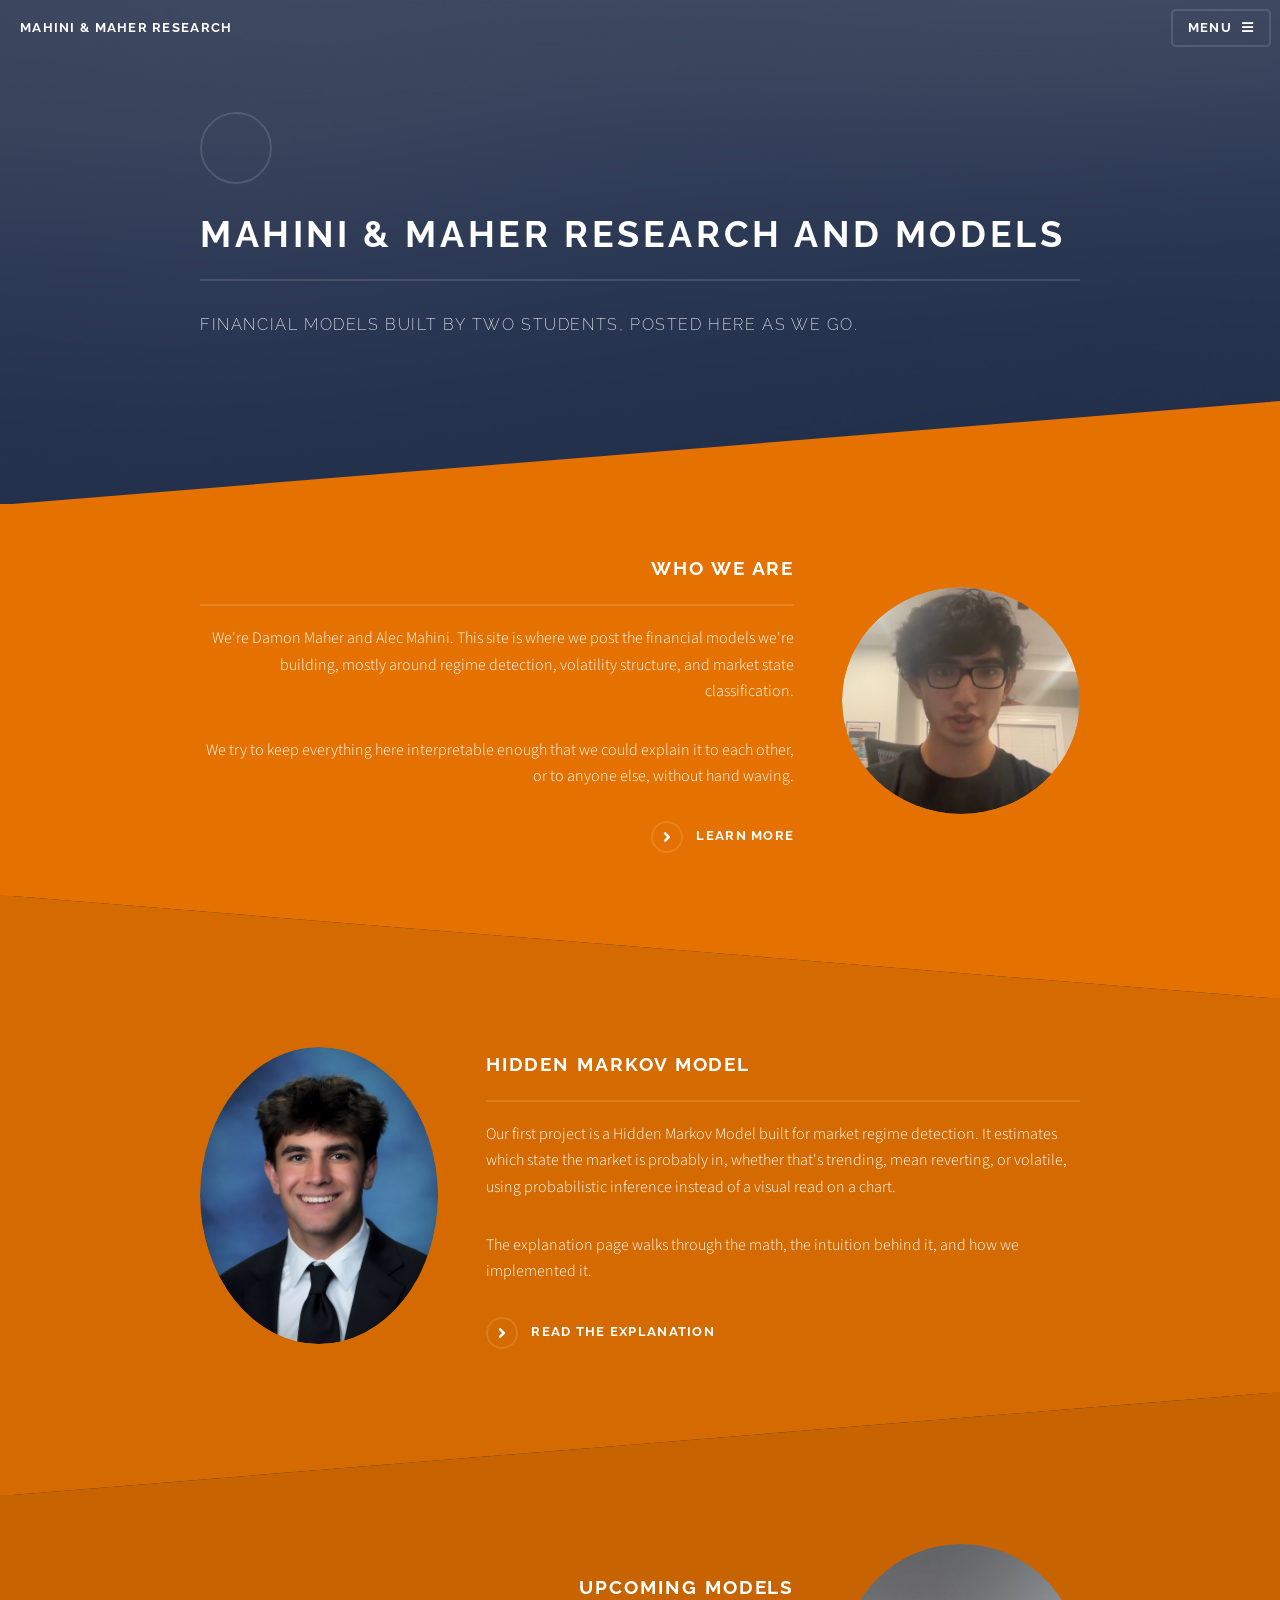
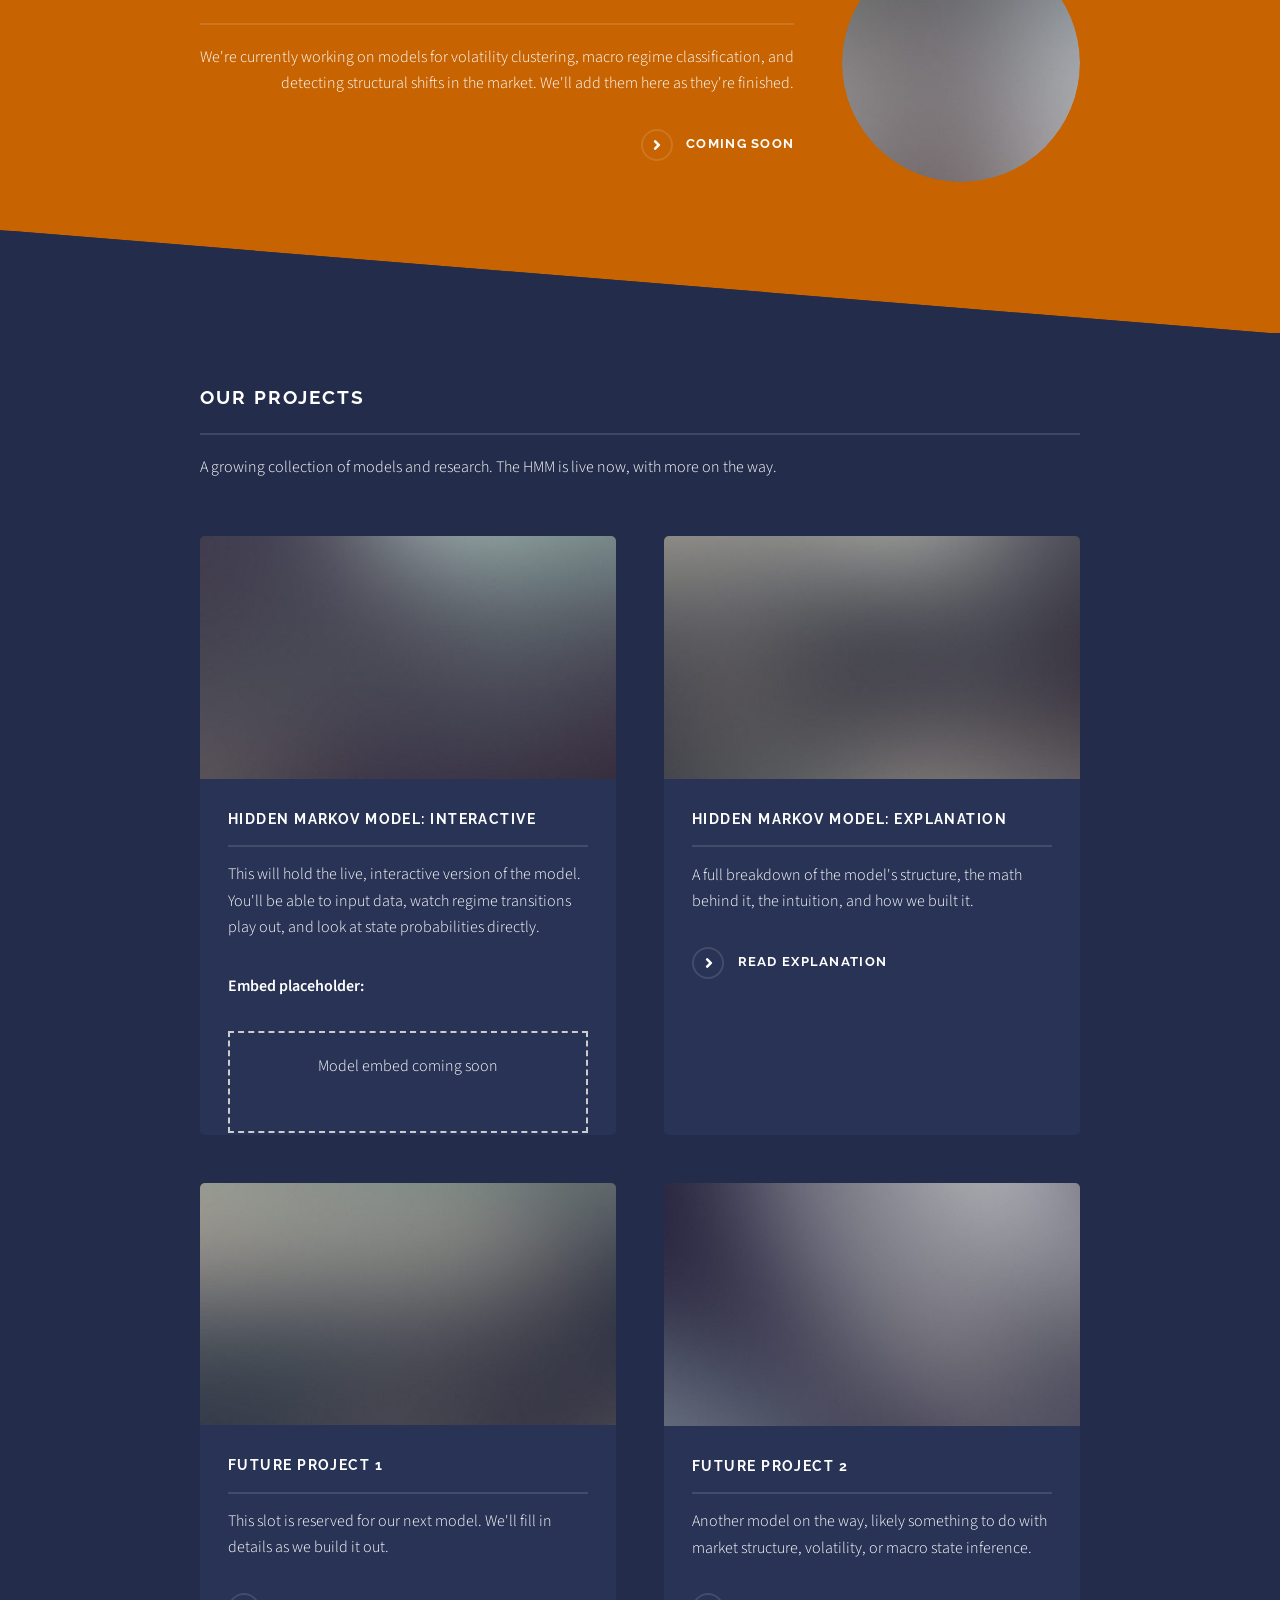
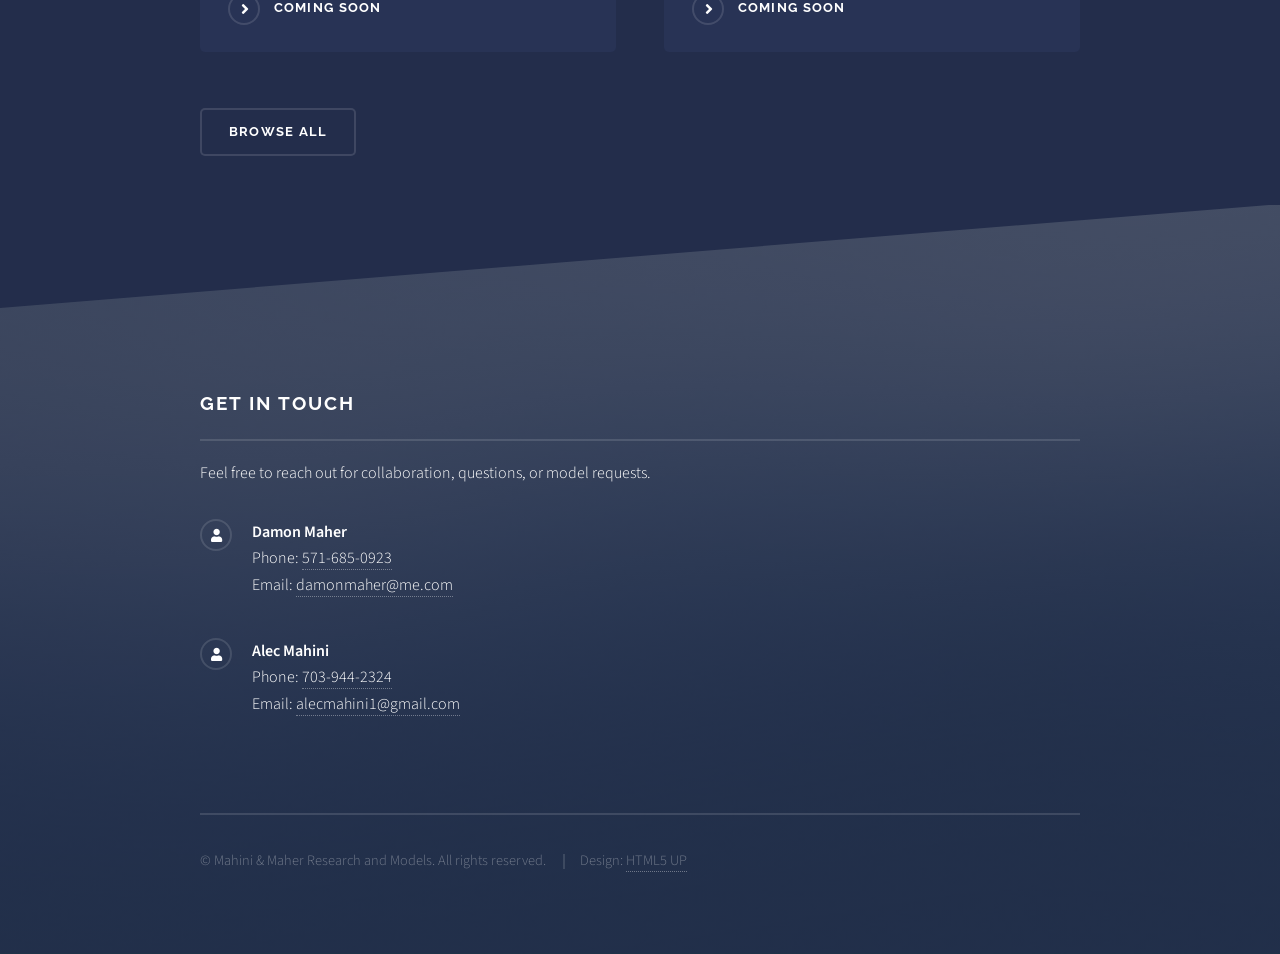
==== index.html @ 3c044410 "Update index.html" ====
<!DOCTYPE HTML>
<html>
    <head>
        <title>Mahini & Maher Research and Models</title>
        <meta charset="utf-8" />
        <meta name="viewport" content="width=device-width, initial-scale=1, user-scalable=no" />
        <link rel="stylesheet" href="assets/css/main.css" />
        <noscript><link rel="stylesheet" href="assets/css/noscript.css" /></noscript>
    </head>
    <body class="is-preload">

        <div id="page-wrapper">

            <header id="header" class="alt">
                <h1><a href="index.html">Mahini & Maher Research</a></h1>
                <nav>
                    <a href="#menu">Menu</a>
                </nav>
            </header>

            <nav id="menu">
                <div class="inner">
                    <h2>Menu</h2>
                    <ul class="links">
                        <li><a href="index.html">Home</a></li>
                        <li><a href="generic.html">About</a></li>
                        <li><a href="elements.html">Model Explanation</a></li>
                    </ul>
                    <a href="#" class="close">Close</a>
                </div>
            </nav>

            <!-- Banner -->
            <section id="banner">
                <div class="inner">
                    <div class="logo"><span class="icon fa-chart-line"></span></div>
                    <h2>Mahini & Maher Research and Models</h2>
                    <p>Financial models built by two students, posted here as we go.</p>
                </div>
            </section>

            <!-- Wrapper -->
            <section id="wrapper">

                <!-- About Section -->
                <section id="one" class="wrapper spotlight style1">
                    <div class="inner">
                        <a class="image"><img src="images/alec-mahini.png" alt="Alec Mahini" /></a>
                        <div class="content">
                            <h2 class="major">Who We Are</h2>
                            <p>We're Damon Maher and Alec Mahini. This site is where we post the financial models we're building, mostly around regime detection, volatility structure, and market state classification.</p>
                            <p>We try to keep everything here interpretable enough that we could explain it to each other, or to anyone else, without hand waving.</p>
                            <a href="generic.html" class="special">Learn more</a>
                        </div>
                    </div>
                </section>

                <!-- HMM Explanation -->
                <section id="two" class="wrapper alt spotlight style2">
                    <div class="inner">
                        <a class="image"><img src="images/damon-maher.jpeg" alt="Damon Maher" /></a>
                        <div class="content">
                            <h2 class="major">Hidden Markov Model</h2>
                            <p>Our first project is a Hidden Markov Model built for market regime detection. It estimates which state the market is probably in, whether that's trending, mean reverting, or volatile, using probabilistic inference instead of a visual read on a chart.</p>
                            <p>The explanation page walks through the math, the intuition behind it, and how we implemented it.</p>
                            <a href="elements.html" class="special">Read the explanation</a>
                        </div>
                    </div>
                </section>

                <!-- Placeholder for Future Projects -->
                <section id="three" class="wrapper spotlight style3">
                    <div class="inner">
                        <a class="image"><img src="images/pic03.jpg" alt="" /></a>
                        <div class="content">
                            <h2 class="major">Upcoming Models</h2>
                            <p>We're currently working on models for volatility clustering, macro regime classification, and detecting structural shifts in the market. We'll add them here as they're finished.</p>
                            <a href="#" class="special">Coming soon</a>
                        </div>
                    </div>
                </section>

                <!-- Project Grid -->
                <section id="four" class="wrapper alt style1">
                    <div class="inner">
                        <h2 class="major">Our Projects</h2>
                        <p>A growing collection of models and research. The HMM is live now, with more on the way.</p>

                        <section class="features">

                            <!-- Project 1: HMM Interactive Embed -->
                            <article>
                                <a class="image"><img src="images/pic04.jpg" alt="" /></a>
                                <h3 class="major">Hidden Markov Model: Interactive</h3>
                                <p>This will hold the live, interactive version of the model. You'll be able to input data, watch regime transitions play out, and look at state probabilities directly.</p>
                                <p><strong>Embed placeholder:</strong></p>
                                <div style="border: 2px dashed #ccc; padding: 20px; text-align: center;">
                                    <p>Model embed coming soon</p>
                                </div>
                            </article>

                            <!-- Project 2: HMM Explanation -->
                            <article>
                                <a class="image"><img src="images/pic05.jpg" alt="" /></a>
                                <h3 class="major">Hidden Markov Model: Explanation</h3>
                                <p>A full breakdown of the model's structure, the math behind it, the intuition, and how we built it.</p>
                                <a href="elements.html" class="special">Read explanation</a>
                            </article>

                            <!-- Project 3: Future Project -->
                            <article>
                                <a class="image"><img src="images/pic06.jpg" alt="" /></a>
                                <h3 class="major">Future Project 1</h3>
                                <p>This slot is reserved for our next model. We'll fill in details as we build it out.</p>
                                <a href="#" class="special">Coming soon</a>
                            </article>

                            <!-- Project 4: Future Project -->
                            <article>
                                <a class="image"><img src="images/pic07.jpg" alt="" /></a>
                                <h3 class="major">Future Project 2</h3>
                                <p>Another model on the way, likely something to do with market structure, volatility, or macro state inference.</p>
                                <a href="#" class="special">Coming soon</a>
                            </article>

                        </section>

                        <ul class="actions">
                            <li><a href="#" class="button">Browse All</a></li>
                        </ul>
                    </div>
                </section>

            </section>

            <!-- Footer -->
            <section id="footer">
                <div class="inner">
                    <h2 class="major">Get in touch</h2>
                    <p>Feel free to reach out for collaboration, questions, or model requests.</p>

                    <ul class="contact">
                        <li class="icon solid fa-user">
                            <strong>Damon Maher</strong><br />
                            Phone: <a href="tel:5716850923">571‑685‑0923</a><br />
                            Email: <a href="mailto:damonmaher@me.com">damonmaher@me.com</a>
                        </li>
                        <li class="icon solid fa-user">
                            <strong>Alec Mahini</strong><br />
                            Phone: <a href="tel:7039442324">703‑944‑2324</a><br />
                            Email: <a href="mailto:alecmahini1@gmail.com">alecmahini1@gmail.com</a>
                        </li>
                    </ul>

                    <ul class="copyright">
                        <li>&copy; Mahini & Maher Research and Models. All rights reserved.</li>
                        <li>Design: <a href="http://html5up.net">HTML5 UP</a></li>
                    </ul>
                </div>
            </section>

        </div>

        <script src="assets/js/jquery.min.js"></script>
        <script src="assets/js/jquery.scrollex.min.js"></script>
        <script src="assets/js/browser.min.js"></script>
        <script src="assets/js/breakpoints.min.js"></script>
        <script src="assets/js/util.js"></script>
        <script src="assets/js/main.js"></script>

    </body>
</html>
---- assets/css/main.css ----
@import url(fontawesome-all.min.css);
@import url("https://fonts.googleapis.com/css?family=Raleway:200,700|Source+Sans+Pro:300,600,300italic,600italic");

/*
	Solid State by HTML5 UP
	html5up.net | @ajlkn
	Free for personal and commercial use under the CCA 3.0 license (html5up.net/license)
*/

html, body, div, span, applet, object,
iframe, h1, h2, h3, h4, h5, h6, p, blockquote,
pre, a, abbr, acronym, address, big, cite,
code, del, dfn, em, img, ins, kbd, q, s, samp,
small, strike, strong, sub, sup, tt, var, b,
u, i, center, dl, dt, dd, ol, ul, li, fieldset,
form, label, legend, table, caption, tbody,
tfoot, thead, tr, th, td, article, aside,
canvas, details, embed, figure, figcaption,
footer, header, hgroup, menu, nav, output, ruby,
section, summary, time, mark, audio, video {
	margin: 0;
	padding: 0;
	border: 0;
	font-size: 100%;
	font: inherit;
	vertical-align: baseline;}

article, aside, details, figcaption, figure,
footer, header, hgroup, menu, nav, section {
	display: block;}

body {
	line-height: 1;
}

ol, ul {
	list-style: none;
}

blockquote, q {
	quotes: none;
}

	blockquote:before, blockquote:after, q:before, q:after {
		content: '';
		content: none;
	}

table {
	border-collapse: collapse;
	border-spacing: 0;
}

body {
	-webkit-text-size-adjust: none;
}

mark {
	background-color: transparent;
	color: inherit;
}

input::-moz-focus-inner {
	border: 0;
	padding: 0;
}

input, select, textarea {
	-moz-appearance: none;
	-webkit-appearance: none;
	-ms-appearance: none;
	appearance: none;
}

/* Basic */

	@-ms-viewport {
		width: device-width;
	}

	body {
		-ms-overflow-style: scrollbar;
	}

	@media screen and (max-width: 480px) {

		html, body {
			min-width: 320px;
		}

	}

	html {
		box-sizing: border-box;
	}

	*, *:before, *:after {
		box-sizing: inherit;
	}

	body {
		background-color: #232d4b;
		background-image: linear-gradient(to top, rgba(35, 45, 75, 0.8), rgba(35, 45, 75, 0.8)), url("../../images/bg.jpg");
		background-size: auto,
 cover;
		background-attachment: fixed,
 fixed;
		background-position: center,
 center;
	}

		body.is-preload *, body.is-preload *:before, body.is-preload *:after {
			-moz-animation: none !important;
			-webkit-animation: none !important;
			-ms-animation: none !important;
			animation: none !important;
			-moz-transition: none !important;
			-webkit-transition: none !important;
			-ms-transition: none !important;
			transition: none !important;
		}

/* Type */

	body, input, select, textarea {
		color: #ffffff;
		font-family: "Source Sans Pro", Helvetica, sans-serif;
		font-size: 16.5pt;
		font-weight: 300;
		line-height: 1.65;
	}

		@media screen and (max-width: 1680px) {

			body, input, select, textarea {
				font-size: 13pt;
			}

		}

		@media screen and (max-width: 1280px) {

			body, input, select, textarea {
				font-size: 12pt;
			}

		}

		@media screen and (max-width: 980px) {

			body, input, select, textarea {
				font-size: 12pt;
			}

		}

		@media screen and (max-width: 736px) {

			body, input, select, textarea {
				font-size: 12pt;
			}

		}

		@media screen and (max-width: 480px) {

			body, input, select, textarea {
				font-size: 12pt;
			}

		}

	a {
		-moz-transition: color 0.2s ease-in-out, border-bottom-color 0.2s ease-in-out;
		-webkit-transition: color 0.2s ease-in-out, border-bottom-color 0.2s ease-in-out;
		-ms-transition: color 0.2s ease-in-out, border-bottom-color 0.2s ease-in-out;
		transition: color 0.2s ease-in-out, border-bottom-color 0.2s ease-in-out;
		border-bottom: dotted 1px rgba(255, 255, 255, 0.35);
		color: #ffffff;
		text-decoration: none;
	}

		a:hover {
			border-bottom-color: transparent;
			color: #ffffff !important;
		}

		a.special:not(.button) {
			text-decoration: none;
			border-bottom: 0;
			display: block;
			font-family: Raleway, Helvetica, sans-serif;
			font-size: 0.8em;
			font-weight: 700;
			letter-spacing: 0.1em;
			margin: 0 0 2em 0;
			text-transform: uppercase;
		}

			a.special:not(.button):before {
				-moz-osx-font-smoothing: grayscale;
				-webkit-font-smoothing: antialiased;
				display: inline-block;
				font-style: normal;
				font-variant: normal;
				text-rendering: auto;
				line-height: 1;
				text-transform: none !important;
				font-family: 'Font Awesome 5 Free';
				font-weight: 900;
			}

			a.special:not(.button):before {
				-moz-transition: background-color 0.2s ease-in-out;
				-webkit-transition: background-color 0.2s ease-in-out;
				-ms-transition: background-color 0.2s ease-in-out;
				transition: background-color 0.2s ease-in-out;
				border-radius: 100%;
				border: solid 2px rgba(255, 255, 255, 0.125);
				content: '\f105';
				display: inline-block;
				font-size: 1.25em;
				height: 2em;
				line-height: 1.75em;
				margin-right: 0.85em;
				text-align: center;
				text-indent: 0.15em;
				vertical-align: middle;
				width: 2em;
			}

			a.special:not(.button):hover:before {
				background-color: rgba(255, 255, 255, 0.025);
			}

			a.special:not(.button):active:before {
				background-color: rgba(255, 255, 255, 0.075);
			}

	strong, b {
		color: #ffffff;
		font-weight: 600;
	}

	em, i {
		font-style: italic;
	}

	p {
		margin: 0 0 2em 0;
	}

	h1, h2, h3, h4, h5, h6 {
		color: #ffffff;
		font-family: Raleway, Helvetica, sans-serif;
		font-weight: 700;
		letter-spacing: 0.1em;
		margin: 0 0 1em 0;
		text-transform: uppercase;
	}

		h1 a, h2 a, h3 a, h4 a, h5 a, h6 a {
			color: inherit;
			text-decoration: none;
			border-bottom: 0;
		}

		h1 span, h2 span, h3 span, h4 span, h5 span, h6 span {
			font-weight: 200;
		}

		h1.major, h2.major, h3.major, h4.major, h5.major, h6.major {
			padding-bottom: 1em;
			border-bottom: solid 2px rgba(255, 255, 255, 0.125);
		}

	h2 {
		font-size: 1.2em;
	}

	h3 {
		font-size: 0.9em;
	}

	h4 {
		font-size: 0.7em;
	}

	h5 {
		font-size: 0.7em;
	}

	h6 {
		font-size: 0.7em;
	}

	@media screen and (max-width: 736px) {

		h2 {
			font-size: 1em;
		}

		h3 {
			font-size: 0.8em;
		}

	}

	sub {
		font-size: 0.8em;
		position: relative;
		top: 0.5em;
	}

	sup {
		font-size: 0.8em;
		position: relative;
		top: -0.5em;
	}

	blockquote {
		border-left: solid 4px rgba(255, 255, 255, 0.125);
		font-style: italic;
		margin: 0 0 2em 0;
		padding: 0.5em 0 0.5em 2em;
	}

	code {
		background: rgba(255, 255, 255, 0.025);
		border-radius: 5px;
		border: solid 2px rgba(255, 255, 255, 0.125);
		font-family: "Courier New", monospace;
		font-size: 0.9em;
		margin: 0 0.25em;
		padding: 0.25em 0.65em;
	}

	pre {
		-webkit-overflow-scrolling: touch;
		font-family: "Courier New", monospace;
		font-size: 0.9em;
		margin: 0 0 2em 0;
	}

		pre code {
			display: block;
			line-height: 1.75em;
			padding: 1em 1.5em;
			overflow-x: auto;
		}

	hr {
		border: 0;
		border-bottom: solid 2px rgba(255, 255, 255, 0.125);
		margin: 2.5em 0;
	}

		hr.major {
			margin: 4em 0;
		}

	.align-left {
		text-align: left;
	}

	.align-center {
		text-align: center;
	}

	.align-right {
		text-align: right;
	}

/* Row */

	.row {
		display: flex;
		flex-wrap: wrap;
		box-sizing: border-box;
		align-items: stretch;
	}

		.row > * {
			box-sizing: border-box;
		}

		.row.gtr-uniform > * > :last-child {
			margin-bottom: 0;
		}

		.row.aln-left {
			justify-content: flex-start;
		}

		.row.aln-center {
			justify-content: center;
		}

		.row.aln-right {
			justify-content: flex-end;
		}

		.row.aln-top {
			align-items: flex-start;
		}

		.row.aln-middle {
			align-items: center;
		}

		.row.aln-bottom {
			align-items: flex-end;
		}

		.row > .imp {
			order: -1;
		}

		.row > .col-1 {
			width: 8.33333%;
		}

		.row > .off-1 {
			margin-left: 8.33333%;
		}

		.row > .col-2 {
			width: 16.66667%;
		}

		.row > .off-2 {
			margin-left: 16.66667%;
		}

		.row > .col-3 {
			width: 25%;
		}

		.row > .off-3 {
			margin-left: 25%;
		}

		.row > .col-4 {
			width: 33.33333%;
		}

		.row > .off-4 {
			margin-left: 33.33333%;
		}

		.row > .col-5 {
			width: 41.66667%;
		}

		.row > .off-5 {
			margin-left: 41.66667%;
		}

		.row > .col-6 {
			width: 50%;
		}

		.row > .off-6 {
			margin-left: 50%;
		}

		.row > .col-7 {
			width: 58.33333%;
		}

		.row > .off-7 {
			margin-left: 58.33333%;
		}

		.row > .col-8 {
			width: 66.66667%;
		}

		.row > .off-8 {
			margin-left: 66.66667%;
		}

		.row > .col-9 {
			width: 75%;
		}

		.row > .off-9 {
			margin-left: 75%;
		}

		.row > .col-10 {
			width: 83.33333%;
		}

		.row > .off-10 {
			margin-left: 83.33333%;
		}

		.row > .col-11 {
			width: 91.66667%;
		}

		.row > .off-11 {
			margin-left: 91.66667%;
		}

		.row > .col-12 {
			width: 100%;
		}

		.row > .off-12 {
			margin-left: 100%;
		}

		.row.gtr-0 {
			margin-top: 0;
			margin-left: 0em;
		}

			.row.gtr-0 > * {
				padding: 0 0 0 0em;
			}

			.row.gtr-0.gtr-uniform {
				margin-top: 0em;
			}

				.row.gtr-0.gtr-uniform > * {
					padding-top: 0em;
				}

		.row.gtr-25 {
			margin-top: 0;
			margin-left: -0.4375em;
		}

			.row.gtr-25 > * {
				padding: 0 0 0 0.4375em;
			}

			.row.gtr-25.gtr-uniform {
				margin-top: -0.4375em;
			}

				.row.gtr-25.gtr-uniform > * {
					padding-top: 0.4375em;
				}

		.row.gtr-50 {
			margin-top: 0;
			margin-left: -0.875em;
		}

			.row.gtr-50 > * {
				padding: 0 0 0 0.875em;
			}

			.row.gtr-50.gtr-uniform {
				margin-top: -0.875em;
			}

				.row.gtr-50.gtr-uniform > * {
					padding-top: 0.875em;
				}

		.row {
			margin-top: 0;
			margin-left: -1.75em;
		}

			.row > * {
				padding: 0 0 0 1.75em;
			}

			.row.gtr-uniform {
				margin-top: -1.75em;
			}

				.row.gtr-uniform > * {
					padding-top: 1.75em;
				}

		.row.gtr-150 {
			margin-top: 0;
			margin-left: -2.625em;
		}

			.row.gtr-150 > * {
				padding: 0 0 0 2.625em;
			}

			.row.gtr-150.gtr-uniform {
				margin-top: -2.625em;
			}

				.row.gtr-150.gtr-uniform > * {
					padding-top: 2.625em;
				}

		.row.gtr-200 {
			margin-top: 0;
			margin-left: -3.5em;
		}

			.row.gtr-200 > * {
				padding: 0 0 0 3.5em;
			}

			.row.gtr-200.gtr-uniform {
				margin-top: -3.5em;
			}

				.row.gtr-200.gtr-uniform > * {
					padding-top: 3.5em;
				}

		@media screen and (max-width: 1680px) {

			.row {
				display: flex;
				flex-wrap: wrap;
				box-sizing: border-box;
				align-items: stretch;
			}

				.row > * {
					box-sizing: border-box;
				}

				.row.gtr-uniform > * > :last-child {
					margin-bottom: 0;
				}

				.row.aln-left {
					justify-content: flex-start;
				}

				.row.aln-center {
					justify-content: center;
				}

				.row.aln-right {
					justify-content: flex-end;
				}

				.row.aln-top {
					align-items: flex-start;
				}

				.row.aln-middle {
					align-items: center;
				}

				.row.aln-bottom {
					align-items: flex-end;
				}

				.row > .imp-xlarge {
					order: -1;
				}

				.row > .col-1-xlarge {
					width: 8.33333%;
				}

				.row > .off-1-xlarge {
					margin-left: 8.33333%;
				}

				.row > .col-2-xlarge {
					width: 16.66667%;
				}

				.row > .off-2-xlarge {
					margin-left: 16.66667%;
				}

				.row > .col-3-xlarge {
					width: 25%;
				}

				.row > .off-3-xlarge {
					margin-left: 25%;
				}

				.row > .col-4-xlarge {
					width: 33.33333%;
				}

				.row > .off-4-xlarge {
					margin-left: 33.33333%;
				}

				.row > .col-5-xlarge {
					width: 41.66667%;
				}

				.row > .off-5-xlarge {
					margin-left: 41.66667%;
				}

				.row > .col-6-xlarge {
					width: 50%;
				}

				.row > .off-6-xlarge {
					margin-left: 50%;
				}

				.row > .col-7-xlarge {
					width: 58.33333%;
				}

				.row > .off-7-xlarge {
					margin-left: 58.33333%;
				}

				.row > .col-8-xlarge {
					width: 66.66667%;
				}

				.row > .off-8-xlarge {
					margin-left: 66.66667%;
				}

				.row > .col-9-xlarge {
					width: 75%;
				}

				.row > .off-9-xlarge {
					margin-left: 75%;
				}

				.row > .col-10-xlarge {
					width: 83.33333%;
				}

				.row > .off-10-xlarge {
					margin-left: 83.33333%;
				}

				.row > .col-11-xlarge {
					width: 91.66667%;
				}

				.row > .off-11-xlarge {
					margin-left: 91.66667%;
				}

				.row > .col-12-xlarge {
					width: 100%;
				}

				.row > .off-12-xlarge {
					margin-left: 100%;
				}

				.row.gtr-0 {
					margin-top: 0;
					margin-left: 0em;
				}

					.row.gtr-0 > * {
						padding: 0 0 0 0em;
					}

					.row.gtr-0.gtr-uniform {
						margin-top: 0em;
					}

						.row.gtr-0.gtr-uniform > * {
							padding-top: 0em;
						}

				.row.gtr-25 {
					margin-top: 0;
					margin-left: -0.4375em;
				}

					.row.gtr-25 > * {
						padding: 0 0 0 0.4375em;
					}

					.row.gtr-25.gtr-uniform {
						margin-top: -0.4375em;
					}

						.row.gtr-25.gtr-uniform > * {
							padding-top: 0.4375em;
						}

				.row.gtr-50 {
					margin-top: 0;
					margin-left: -0.875em;
				}

					.row.gtr-50 > * {
						padding: 0 0 0 0.875em;
					}

					.row.gtr-50.gtr-uniform {
						margin-top: -0.875em;
					}

						.row.gtr-50.gtr-uniform > * {
							padding-top: 0.875em;
						}

				.row {
					margin-top: 0;
					margin-left: -1.75em;
				}

					.row > * {
						padding: 0 0 0 1.75em;
					}

					.row.gtr-uniform {
						margin-top: -1.75em;
					}

						.row.gtr-uniform > * {
							padding-top: 1.75em;
						}

				.row.gtr-150 {
					margin-top: 0;
					margin-left: -2.625em;
				}

					.row.gtr-150 > * {
						padding: 0 0 0 2.625em;
					}

					.row.gtr-150.gtr-uniform {
						margin-top: -2.625em;
					}

						.row.gtr-150.gtr-uniform > * {
							padding-top: 2.625em;
						}

				.row.gtr-200 {
					margin-top: 0;
					margin-left: -3.5em;
				}

					.row.gtr-200 > * {
						padding: 0 0 0 3.5em;
					}

					.row.gtr-200.gtr-uniform {
						margin-top: -3.5em;
					}

						.row.gtr-200.gtr-uniform > * {
							padding-top: 3.5em;
						}

		}

		@media screen and (max-width: 1280px) {

			.row {
				display: flex;
				flex-wrap: wrap;
				box-sizing: border-box;
				align-items: stretch;
			}

				.row > * {
					box-sizing: border-box;
				}

				.row.gtr-uniform > * > :last-child {
					margin-bottom: 0;
				}

				.row.aln-left {
					justify-content: flex-start;
				}

				.row.aln-center {
					justify-content: center;
				}

				.row.aln-right {
					justify-content: flex-end;
				}

				.row.aln-top {
					align-items: flex-start;
				}

				.row.aln-middle {
					align-items: center;
				}

				.row.aln-bottom {
					align-items: flex-end;
				}

				.row > .imp-large {
					order: -1;
				}

				.row > .col-1-large {
					width: 8.33333%;
				}

				.row > .off-1-large {
					margin-left: 8.33333%;
				}

				.row > .col-2-large {
					width: 16.66667%;
				}

				.row > .off-2-large {
					margin-left: 16.66667%;
				}

				.row > .col-3-large {
					width: 25%;
				}

				.row > .off-3-large {
					margin-left: 25%;
				}

				.row > .col-4-large {
					width: 33.33333%;
				}

				.row > .off-4-large {
					margin-left: 33.33333%;
				}

				.row > .col-5-large {
					width: 41.66667%;
				}

				.row > .off-5-large {
					margin-left: 41.66667%;
				}

				.row > .col-6-large {
					width: 50%;
				}

				.row > .off-6-large {
					margin-left: 50%;
				}

				.row > .col-7-large {
					width: 58.33333%;
				}

				.row > .off-7-large {
					margin-left: 58.33333%;
				}

				.row > .col-8-large {
					width: 66.66667%;
				}

				.row > .off-8-large {
					margin-left: 66.66667%;
				}

				.row > .col-9-large {
					width: 75%;
				}

				.row > .off-9-large {
					margin-left: 75%;
				}

				.row > .col-10-large {
					width: 83.33333%;
				}

				.row > .off-10-large {
					margin-left: 83.33333%;
				}

				.row > .col-11-large {
					width: 91.66667%;
				}

				.row > .off-11-large {
					margin-left: 91.66667%;
				}

				.row > .col-12-large {
					width: 100%;
				}

				.row > .off-12-large {
					margin-left: 100%;
				}

				.row.gtr-0 {
					margin-top: 0;
					margin-left: 0em;
				}

					.row.gtr-0 > * {
						padding: 0 0 0 0em;
					}

					.row.gtr-0.gtr-uniform {
						margin-top: 0em;
					}

						.row.gtr-0.gtr-uniform > * {
							padding-top: 0em;
						}

				.row.gtr-25 {
					margin-top: 0;
					margin-left: -0.4375em;
				}

					.row.gtr-25 > * {
						padding: 0 0 0 0.4375em;
					}

					.row.gtr-25.gtr-uniform {
						margin-top: -0.4375em;
					}

						.row.gtr-25.gtr-uniform > * {
							padding-top: 0.4375em;
						}

				.row.gtr-50 {
					margin-top: 0;
					margin-left: -0.875em;
				}

					.row.gtr-50 > * {
						padding: 0 0 0 0.875em;
					}

					.row.gtr-50.gtr-uniform {
						margin-top: -0.875em;
					}

						.row.gtr-50.gtr-uniform > * {
							padding-top: 0.875em;
						}

				.row {
					margin-top: 0;
					margin-left: -1.75em;
				}

					.row > * {
						padding: 0 0 0 1.75em;
					}

					.row.gtr-uniform {
						margin-top: -1.75em;
					}

						.row.gtr-uniform > * {
							padding-top: 1.75em;
						}

				.row.gtr-150 {
					margin-top: 0;
					margin-left: -2.625em;
				}

					.row.gtr-150 > * {
						padding: 0 0 0 2.625em;
					}

					.row.gtr-150.gtr-uniform {
						margin-top: -2.625em;
					}

						.row.gtr-150.gtr-uniform > * {
							padding-top: 2.625em;
						}

				.row.gtr-200 {
					margin-top: 0;
					margin-left: -3.5em;
				}

					.row.gtr-200 > * {
						padding: 0 0 0 3.5em;
					}

					.row.gtr-200.gtr-uniform {
						margin-top: -3.5em;
					}

						.row.gtr-200.gtr-uniform > * {
							padding-top: 3.5em;
						}

		}

		@media screen and (max-width: 980px) {

			.row {
				display: flex;
				flex-wrap: wrap;
				box-sizing: border-box;
				align-items: stretch;
			}

				.row > * {
					box-sizing: border-box;
				}

				.row.gtr-uniform > * > :last-child {
					margin-bottom: 0;
				}

				.row.aln-left {
					justify-content: flex-start;
				}

				.row.aln-center {
					justify-content: center;
				}

				.row.aln-right {
					justify-content: flex-end;
				}

				.row.aln-top {
					align-items: flex-start;
				}

				.row.aln-middle {
					align-items: center;
				}

				.row.aln-bottom {
					align-items: flex-end;
				}

				.row > .imp-medium {
					order: -1;
				}

				.row > .col-1-medium {
					width: 8.33333%;
				}

				.row > .off-1-medium {
					margin-left: 8.33333%;
				}

				.row > .col-2-medium {
					width: 16.66667%;
				}

				.row > .off-2-medium {
					margin-left: 16.66667%;
				}

				.row > .col-3-medium {
					width: 25%;
				}

				.row > .off-3-medium {
					margin-left: 25%;
				}

				.row > .col-4-medium {
					width: 33.33333%;
				}

				.row > .off-4-medium {
					margin-left: 33.33333%;
				}

				.row > .col-5-medium {
					width: 41.66667%;
				}

				.row > .off-5-medium {
					margin-left: 41.66667%;
				}

				.row > .col-6-medium {
					width: 50%;
				}

				.row > .off-6-medium {
					margin-left: 50%;
				}

				.row > .col-7-medium {
					width: 58.33333%;
				}

				.row > .off-7-medium {
					margin-left: 58.33333%;
				}

				.row > .col-8-medium {
					width: 66.66667%;
				}

				.row > .off-8-medium {
					margin-left: 66.66667%;
				}

				.row > .col-9-medium {
					width: 75%;
				}

				.row > .off-9-medium {
					margin-left: 75%;
				}

				.row > .col-10-medium {
					width: 83.33333%;
				}

				.row > .off-10-medium {
					margin-left: 83.33333%;
				}

				.row > .col-11-medium {
					width: 91.66667%;
				}

				.row > .off-11-medium {
					margin-left: 91.66667%;
				}

				.row > .col-12-medium {
					width: 100%;
				}

				.row > .off-12-medium {
					margin-left: 100%;
				}

				.row.gtr-0 {
					margin-top: 0;
					margin-left: 0em;
				}

					.row.gtr-0 > * {
						padding: 0 0 0 0em;
					}

					.row.gtr-0.gtr-uniform {
						margin-top: 0em;
					}

						.row.gtr-0.gtr-uniform > * {
							padding-top: 0em;
						}

				.row.gtr-25 {
					margin-top: 0;
					margin-left: -0.4375em;
				}

					.row.gtr-25 > * {
						padding: 0 0 0 0.4375em;
					}

					.row.gtr-25.gtr-uniform {
						margin-top: -0.4375em;
					}

						.row.gtr-25.gtr-uniform > * {
							padding-top: 0.4375em;
						}

				.row.gtr-50 {
					margin-top: 0;
					margin-left: -0.875em;
				}

					.row.gtr-50 > * {
						padding: 0 0 0 0.875em;
					}

					.row.gtr-50.gtr-uniform {
						margin-top: -0.875em;
					}

						.row.gtr-50.gtr-uniform > * {
							padding-top: 0.875em;
						}

				.row {
					margin-top: 0;
					margin-left: -1.75em;
				}

					.row > * {
						padding: 0 0 0 1.75em;
					}

					.row.gtr-uniform {
						margin-top: -1.75em;
					}

						.row.gtr-uniform > * {
							padding-top: 1.75em;
						}

				.row.gtr-150 {
					margin-top: 0;
					margin-left: -2.625em;
				}

					.row.gtr-150 > * {
						padding: 0 0 0 2.625em;
					}

					.row.gtr-150.gtr-uniform {
						margin-top: -2.625em;
					}

						.row.gtr-150.gtr-uniform > * {
							padding-top: 2.625em;
						}

				.row.gtr-200 {
					margin-top: 0;
					margin-left: -3.5em;
				}

					.row.gtr-200 > * {
						padding: 0 0 0 3.5em;
					}

					.row.gtr-200.gtr-uniform {
						margin-top: -3.5em;
					}

						.row.gtr-200.gtr-uniform > * {
							padding-top: 3.5em;
						}

		}

		@media screen and (max-width: 736px) {

			.row {
				display: flex;
				flex-wrap: wrap;
				box-sizing: border-box;
				align-items: stretch;
			}

				.row > * {
					box-sizing: border-box;
				}

				.row.gtr-uniform > * > :last-child {
					margin-bottom: 0;
				}

				.row.aln-left {
					justify-content: flex-start;
				}

				.row.aln-center {
					justify-content: center;
				}

				.row.aln-right {
					justify-content: flex-end;
				}

				.row.aln-top {
					align-items: flex-start;
				}

				.row.aln-middle {
					align-items: center;
				}

				.row.aln-bottom {
					align-items: flex-end;
				}

				.row > .imp-small {
					order: -1;
				}

				.row > .col-1-small {
					width: 8.33333%;
				}

				.row > .off-1-small {
					margin-left: 8.33333%;
				}

				.row > .col-2-small {
					width: 16.66667%;
				}

				.row > .off-2-small {
					margin-left: 16.66667%;
				}

				.row > .col-3-small {
					width: 25%;
				}

				.row > .off-3-small {
					margin-left: 25%;
				}

				.row > .col-4-small {
					width: 33.33333%;
				}

				.row > .off-4-small {
					margin-left: 33.33333%;
				}

				.row > .col-5-small {
					width: 41.66667%;
				}

				.row > .off-5-small {
					margin-left: 41.66667%;
				}

				.row > .col-6-small {
					width: 50%;
				}

				.row > .off-6-small {
					margin-left: 50%;
				}

				.row > .col-7-small {
					width: 58.33333%;
				}

				.row > .off-7-small {
					margin-left: 58.33333%;
				}

				.row > .col-8-small {
					width: 66.66667%;
				}

				.row > .off-8-small {
					margin-left: 66.66667%;
				}

				.row > .col-9-small {
					width: 75%;
				}

				.row > .off-9-small {
					margin-left: 75%;
				}

				.row > .col-10-small {
					width: 83.33333%;
				}

				.row > .off-10-small {
					margin-left: 83.33333%;
				}

				.row > .col-11-small {
					width: 91.66667%;
				}

				.row > .off-11-small {
					margin-left: 91.66667%;
				}

				.row > .col-12-small {
					width: 100%;
				}

				.row > .off-12-small {
					margin-left: 100%;
				}

				.row.gtr-0 {
					margin-top: 0;
					margin-left: 0em;
				}

					.row.gtr-0 > * {
						padding: 0 0 0 0em;
					}

					.row.gtr-0.gtr-uniform {
						margin-top: 0em;
					}

						.row.gtr-0.gtr-uniform > * {
							padding-top: 0em;
						}

				.row.gtr-25 {
					margin-top: 0;
					margin-left: -0.3125em;
				}

					.row.gtr-25 > * {
						padding: 0 0 0 0.3125em;
					}

					.row.gtr-25.gtr-uniform {
						margin-top: -0.3125em;
					}

						.row.gtr-25.gtr-uniform > * {
							padding-top: 0.3125em;
						}

				.row.gtr-50 {
					margin-top: 0;
					margin-left: -0.625em;
				}

					.row.gtr-50 > * {
						padding: 0 0 0 0.625em;
					}

					.row.gtr-50.gtr-uniform {
						margin-top: -0.625em;
					}

						.row.gtr-50.gtr-uniform > * {
							padding-top: 0.625em;
						}

				.row {
					margin-top: 0;
					margin-left: -1.25em;
				}

					.row > * {
						padding: 0 0 0 1.25em;
					}

					.row.gtr-uniform {
						margin-top: -1.25em;
					}

						.row.gtr-uniform > * {
							padding-top: 1.25em;
						}

				.row.gtr-150 {
					margin-top: 0;
					margin-left: -1.875em;
				}

					.row.gtr-150 > * {
						padding: 0 0 0 1.875em;
					}

					.row.gtr-150.gtr-uniform {
						margin-top: -1.875em;
					}

						.row.gtr-150.gtr-uniform > * {
							padding-top: 1.875em;
						}

				.row.gtr-200 {
					margin-top: 0;
					margin-left: -2.5em;
				}

					.row.gtr-200 > * {
						padding: 0 0 0 2.5em;
					}

					.row.gtr-200.gtr-uniform {
						margin-top: -2.5em;
					}

						.row.gtr-200.gtr-uniform > * {
							padding-top: 2.5em;
						}

		}

		@media screen and (max-width: 480px) {

			.row {
				display: flex;
				flex-wrap: wrap;
				box-sizing: border-box;
				align-items: stretch;
			}

				.row > * {
					box-sizing: border-box;
				}

				.row.gtr-uniform > * > :last-child {
					margin-bottom: 0;
				}

				.row.aln-left {
					justify-content: flex-start;
				}

				.row.aln-center {
					justify-content: center;
				}

				.row.aln-right {
					justify-content: flex-end;
				}

				.row.aln-top {
					align-items: flex-start;
				}

				.row.aln-middle {
					align-items: center;
				}

				.row.aln-bottom {
					align-items: flex-end;
				}

				.row > .imp-xsmall {
					order: -1;
				}

				.row > .col-1-xsmall {
					width: 8.33333%;
				}

				.row > .off-1-xsmall {
					margin-left: 8.33333%;
				}

				.row > .col-2-xsmall {
					width: 16.66667%;
				}

				.row > .off-2-xsmall {
					margin-left: 16.66667%;
				}

				.row > .col-3-xsmall {
					width: 25%;
				}

				.row > .off-3-xsmall {
					margin-left: 25%;
				}

				.row > .col-4-xsmall {
					width: 33.33333%;
				}

				.row > .off-4-xsmall {
					margin-left: 33.33333%;
				}

				.row > .col-5-xsmall {
					width: 41.66667%;
				}

				.row > .off-5-xsmall {
					margin-left: 41.66667%;
				}

				.row > .col-6-xsmall {
					width: 50%;
				}

				.row > .off-6-xsmall {
					margin-left: 50%;
				}

				.row > .col-7-xsmall {
					width: 58.33333%;
				}

				.row > .off-7-xsmall {
					margin-left: 58.33333%;
				}

				.row > .col-8-xsmall {
					width: 66.66667%;
				}

				.row > .off-8-xsmall {
					margin-left: 66.66667%;
				}

				.row > .col-9-xsmall {
					width: 75%;
				}

				.row > .off-9-xsmall {
					margin-left: 75%;
				}

				.row > .col-10-xsmall {
					width: 83.33333%;
				}

				.row > .off-10-xsmall {
					margin-left: 83.33333%;
				}

				.row > .col-11-xsmall {
					width: 91.66667%;
				}

				.row > .off-11-xsmall {
					margin-left: 91.66667%;
				}

				.row > .col-12-xsmall {
					width: 100%;
				}

				.row > .off-12-xsmall {
					margin-left: 100%;
				}

				.row.gtr-0 {
					margin-top: 0;
					margin-left: 0em;
				}

					.row.gtr-0 > * {
						padding: 0 0 0 0em;
					}

					.row.gtr-0.gtr-uniform {
						margin-top: 0em;
					}

						.row.gtr-0.gtr-uniform > * {
							padding-top: 0em;
						}

				.row.gtr-25 {
					margin-top: 0;
					margin-left: -0.3125em;
				}

					.row.gtr-25 > * {
						padding: 0 0 0 0.3125em;
					}

					.row.gtr-25.gtr-uniform {
						margin-top: -0.3125em;
					}

						.row.gtr-25.gtr-uniform > * {
							padding-top: 0.3125em;
						}

				.row.gtr-50 {
					margin-top: 0;
					margin-left: -0.625em;
				}

					.row.gtr-50 > * {
						padding: 0 0 0 0.625em;
					}

					.row.gtr-50.gtr-uniform {
						margin-top: -0.625em;
					}

						.row.gtr-50.gtr-uniform > * {
							padding-top: 0.625em;
						}

				.row {
					margin-top: 0;
					margin-left: -1.25em;
				}

					.row > * {
						padding: 0 0 0 1.25em;
					}

					.row.gtr-uniform {
						margin-top: -1.25em;
					}

						.row.gtr-uniform > * {
							padding-top: 1.25em;
						}

				.row.gtr-150 {
					margin-top: 0;
					margin-left: -1.875em;
				}

					.row.gtr-150 > * {
						padding: 0 0 0 1.875em;
					}

					.row.gtr-150.gtr-uniform {
						margin-top: -1.875em;
					}

						.row.gtr-150.gtr-uniform > * {
							padding-top: 1.875em;
						}

				.row.gtr-200 {
					margin-top: 0;
					margin-left: -2.5em;
				}

					.row.gtr-200 > * {
						padding: 0 0 0 2.5em;
					}

					.row.gtr-200.gtr-uniform {
						margin-top: -2.5em;
					}

						.row.gtr-200.gtr-uniform > * {
							padding-top: 2.5em;
						}

		}

		@media screen and (max-width: 360px) {

			.row {
				display: flex;
				flex-wrap: wrap;
				box-sizing: border-box;
				align-items: stretch;
			}

				.row > * {
					box-sizing: border-box;
				}

				.row.gtr-uniform > * > :last-child {
					margin-bottom: 0;
				}

				.row.aln-left {
					justify-content: flex-start;
				}

				.row.aln-center {
					justify-content: center;
				}

				.row.aln-right {
					justify-content: flex-end;
				}

				.row.aln-top {
					align-items: flex-start;
				}

				.row.aln-middle {
					align-items: center;
				}

				.row.aln-bottom {
					align-items: flex-end;
				}

				.row > .imp-xxsmall {
					order: -1;
				}

				.row > .col-1-xxsmall {
					width: 8.33333%;
				}

				.row > .off-1-xxsmall {
					margin-left: 8.33333%;
				}

				.row > .col-2-xxsmall {
					width: 16.66667%;
				}

				.row > .off-2-xxsmall {
					margin-left: 16.66667%;
				}

				.row > .col-3-xxsmall {
					width: 25%;
				}

				.row > .off-3-xxsmall {
					margin-left: 25%;
				}

				.row > .col-4-xxsmall {
					width: 33.33333%;
				}

				.row > .off-4-xxsmall {
					margin-left: 33.33333%;
				}

				.row > .col-5-xxsmall {
					width: 41.66667%;
				}

				.row > .off-5-xxsmall {
					margin-left: 41.66667%;
				}

				.row > .col-6-xxsmall {
					width: 50%;
				}

				.row > .off-6-xxsmall {
					margin-left: 50%;
				}

				.row > .col-7-xxsmall {
					width: 58.33333%;
				}

				.row > .off-7-xxsmall {
					margin-left: 58.33333%;
				}

				.row > .col-8-xxsmall {
					width: 66.66667%;
				}

				.row > .off-8-xxsmall {
					margin-left: 66.66667%;
				}

				.row > .col-9-xxsmall {
					width: 75%;
				}

				.row > .off-9-xxsmall {
					margin-left: 75%;
				}

				.row > .col-10-xxsmall {
					width: 83.33333%;
				}

				.row > .off-10-xxsmall {
					margin-left: 83.33333%;
				}

				.row > .col-11-xxsmall {
					width: 91.66667%;
				}

				.row > .off-11-xxsmall {
					margin-left: 91.66667%;
				}

				.row > .col-12-xxsmall {
					width: 100%;
				}

				.row > .off-12-xxsmall {
					margin-left: 100%;
				}

				.row.gtr-0 {
					margin-top: 0;
					margin-left: 0em;
				}

					.row.gtr-0 > * {
						padding: 0 0 0 0em;
					}

					.row.gtr-0.gtr-uniform {
						margin-top: 0em;
					}

						.row.gtr-0.gtr-uniform > * {
							padding-top: 0em;
						}

				.row.gtr-25 {
					margin-top: 0;
					margin-left: -0.3125em;
				}

					.row.gtr-25 > * {
						padding: 0 0 0 0.3125em;
					}

					.row.gtr-25.gtr-uniform {
						margin-top: -0.3125em;
					}

						.row.gtr-25.gtr-uniform > * {
							padding-top: 0.3125em;
						}

				.row.gtr-50 {
					margin-top: 0;
					margin-left: -0.625em;
				}

					.row.gtr-50 > * {
						padding: 0 0 0 0.625em;
					}

					.row.gtr-50.gtr-uniform {
						margin-top: -0.625em;
					}

						.row.gtr-50.gtr-uniform > * {
							padding-top: 0.625em;
						}

				.row {
					margin-top: 0;
					margin-left: -1.25em;
				}

					.row > * {
						padding: 0 0 0 1.25em;
					}

					.row.gtr-uniform {
						margin-top: -1.25em;
					}

						.row.gtr-uniform > * {
							padding-top: 1.25em;
						}

				.row.gtr-150 {
					margin-top: 0;
					margin-left: -1.875em;
				}

					.row.gtr-150 > * {
						padding: 0 0 0 1.875em;
					}

					.row.gtr-150.gtr-uniform {
						margin-top: -1.875em;
					}

						.row.gtr-150.gtr-uniform > * {
							padding-top: 1.875em;
						}

				.row.gtr-200 {
					margin-top: 0;
					margin-left: -2.5em;
				}

					.row.gtr-200 > * {
						padding: 0 0 0 2.5em;
					}

					.row.gtr-200.gtr-uniform {
						margin-top: -2.5em;
					}

						.row.gtr-200.gtr-uniform > * {
							padding-top: 2.5em;
						}

		}

/* Section/Article */

	section.special, article.special {
		text-align: center;
	}

/* Form */

	form {
		margin: 0 0 2em 0;
	}

		form > :last-child {
			margin-bottom: 0;
		}

		form > .fields {
			display: -moz-flex;
			display: -webkit-flex;
			display: -ms-flex;
			display: flex;
			-moz-flex-wrap: wrap;
			-webkit-flex-wrap: wrap;
			-ms-flex-wrap: wrap;
			flex-wrap: wrap;
			width: calc(100% + 3em);
			margin: -1.5em 0 2em -1.5em;
		}

			form > .fields > .field {
				-moz-flex-grow: 0;
				-webkit-flex-grow: 0;
				-ms-flex-grow: 0;
				flex-grow: 0;
				-moz-flex-shrink: 0;
				-webkit-flex-shrink: 0;
				-ms-flex-shrink: 0;
				flex-shrink: 0;
				padding: 1.5em 0 0 1.5em;
				width: calc(100% - 1.5em);
			}

				form > .fields > .field.half {
					width: calc(50% - 0.75em);
				}

				form > .fields > .field.third {
					width: calc(100%/3 - 0.5em);
				}

				form > .fields > .field.quarter {
					width: calc(25% - 0.375em);
				}

		@media screen and (max-width: 480px) {

			form > .fields {
				width: calc(100% + 3em);
				margin: -1.5em 0 2em -1.5em;
			}

				form > .fields > .field {
					padding: 1.5em 0 0 1.5em;
					width: calc(100% - 1.5em);
				}

					form > .fields > .field.half {
						width: calc(100% - 1.5em);
					}

					form > .fields > .field.third {
						width: calc(100% - 1.5em);
					}

					form > .fields > .field.quarter {
						width: calc(100% - 1.5em);
					}

		}

	label {
		color: #ffffff;
		display: block;
		font-family: Raleway, Helvetica, sans-serif;
		font-size: 0.8em;
		font-weight: 700;
		letter-spacing: 0.1em;
		margin: 0 0 0.7em 0;
		text-transform: uppercase;
	}

	input[type="text"],
	input[type="password"],
	input[type="email"],
	input[type="tel"],
	select,
	textarea {
		-moz-appearance: none;
		-webkit-appearance: none;
		-ms-appearance: none;
		appearance: none;
		background: rgba(255, 255, 255, 0.025);
		border-radius: 5px;
		border: none;
		border: solid 2px rgba(255, 255, 255, 0.125);
		color: inherit;
		display: block;
		outline: 0;
		padding: 0 1em;
		text-decoration: none;
		width: 100%;
	}

		input[type="text"]:invalid,
		input[type="password"]:invalid,
		input[type="email"]:invalid,
		input[type="tel"]:invalid,
		select:invalid,
		textarea:invalid {
			box-shadow: none;
		}

		input[type="text"]:focus,
		input[type="password"]:focus,
		input[type="email"]:focus,
		input[type="tel"]:focus,
		select:focus,
		textarea:focus {
			border-color: #ff8105;
		}

	select {
		background-image: url("data:image/svg+xml;charset=utf8,%3Csvg xmlns='http://www.w3.org/2000/svg' width='40' height='40' preserveAspectRatio='none' viewBox='0 0 40 40'%3E%3Cpath d='M9.4,12.3l10.4,10.4l10.4-10.4c0.2-0.2,0.5-0.4,0.9-0.4c0.3,0,0.6,0.1,0.9,0.4l3.3,3.3c0.2,0.2,0.4,0.5,0.4,0.9 c0,0.4-0.1,0.6-0.4,0.9L20.7,31.9c-0.2,0.2-0.5,0.4-0.9,0.4c-0.3,0-0.6-0.1-0.9-0.4L4.3,17.3c-0.2-0.2-0.4-0.5-0.4-0.9 c0-0.4,0.1-0.6,0.4-0.9l3.3-3.3c0.2-0.2,0.5-0.4,0.9-0.4S9.1,12.1,9.4,12.3z' fill='rgba(255, 255, 255, 0.125)' /%3E%3C/svg%3E");
		background-size: 1.25rem;
		background-repeat: no-repeat;
		background-position: calc(100% - 1rem) center;
		height: 2.75em;
		padding-right: 2.75em;
		text-overflow: ellipsis;
	}

		select option {
			color: #ffffff;
			background: #232d4b;
		}

		select:focus::-ms-value {
			background-color: transparent;
		}

		select::-ms-expand {
			display: none;
		}

	input[type="text"],
	input[type="password"],
	input[type="email"],
	select {
		height: 2.75em;
	}

	textarea {
		padding: 0.75em 1em;
	}

	input[type="checkbox"],
	input[type="radio"] {
		-moz-appearance: none;
		-webkit-appearance: none;
		-ms-appearance: none;
		appearance: none;
		display: block;
		float: left;
		margin-right: -2em;
		opacity: 0;
		width: 1em;
		z-index: -1;
	}

		input[type="checkbox"] + label,
		input[type="radio"] + label {
			text-decoration: none;
			color: #ffffff;
			cursor: pointer;
			display: inline-block;
			font-size: 1em;
			font-family: "Source Sans Pro", Helvetica, sans-serif;
			text-transform: none;
			letter-spacing: 0;
			font-weight: 300;
			padding-left: 2.4em;
			padding-right: 0.75em;
			position: relative;
		}

			input[type="checkbox"] + label:before,
			input[type="radio"] + label:before {
				-moz-osx-font-smoothing: grayscale;
				-webkit-font-smoothing: antialiased;
				display: inline-block;
				font-style: normal;
				font-variant: normal;
				text-rendering: auto;
				line-height: 1;
				text-transform: none !important;
				font-family: 'Font Awesome 5 Free';
				font-weight: 900;
			}

			input[type="checkbox"] + label:before,
			input[type="radio"] + label:before {
				background: rgba(255, 255, 255, 0.025);
				border-radius: 5px;
				border: solid 2px rgba(255, 255, 255, 0.125);
				content: '';
				display: inline-block;
				font-size: 0.8em;
				height: 2.0625em;
				left: 0;
				line-height: 2.0625em;
				position: absolute;
				text-align: center;
				top: 0;
				width: 2.0625em;
			}

		input[type="checkbox"]:checked + label:before,
		input[type="radio"]:checked + label:before {
			background: #ffffff;
			border-color: #ffffff;
			content: '\f00c';
			color: #232d4b;
		}

		input[type="checkbox"]:focus + label:before,
		input[type="radio"]:focus + label:before {
			border-color: #e57200;
		}

	input[type="checkbox"] + label:before {
		border-radius: 5px;
	}

	input[type="radio"] + label:before {
		border-radius: 100%;
	}

	::-webkit-input-placeholder {
		color: rgba(255, 255, 255, 0.35) !important;
		opacity: 1.0;
	}

	:-moz-placeholder {
		color: rgba(255, 255, 255, 0.35) !important;
		opacity: 1.0;
	}

	::-moz-placeholder {
		color: rgba(255, 255, 255, 0.35) !important;
		opacity: 1.0;
	}

	:-ms-input-placeholder {
		color: rgba(255, 255, 255, 0.35) !important;
		opacity: 1.0;
	}

/* Box */

	.box {
		border-radius: 5px;
		border: solid 2px rgba(255, 255, 255, 0.125);
		margin-bottom: 2em;
		padding: 1.5em;
	}

		.box > :last-child,
		.box > :last-child > :last-child,
		.box > :last-child > :last-child > :last-child {
			margin-bottom: 0;
		}

		.box.alt {
			border: 0;
			border-radius: 0;
			padding: 0;
		}

/* Icon */

	.icon {
		text-decoration: none;
		border-bottom: none;
		position: relative;
	}

		.icon:before {
			-moz-osx-font-smoothing: grayscale;
			-webkit-font-smoothing: antialiased;
			display: inline-block;
			font-style: normal;
			font-variant: normal;
			text-rendering: auto;
			line-height: 1;
			text-transform: none !important;
			font-family: 'Font Awesome 5 Free';
			font-weight: 400;
		}

		.icon > .label {
			display: none;
		}

		.icon:before {
			line-height: inherit;
		}

		.icon.solid:before {
			font-weight: 900;
		}

		.icon.brands:before {
			font-family: 'Font Awesome 5 Brands';
		}

/* Image */

	.image {
		border-radius: 5px;
		border: 0;
		display: inline-block;
		position: relative;
	}

		.image img {
			border-radius: 5px;
			display: block;
		}

		.image.left, .image.right {
			max-width: 40%;
		}

			.image.left img, .image.right img {
				width: 100%;
			}

		.image.left {
			float: left;
			padding: 0 1.5em 1em 0;
			top: 0.25em;
		}

		.image.right {
			float: right;
			padding: 0 0 1em 1.5em;
			top: 0.25em;
		}

		.image.fit {
			display: block;
			margin: 0 0 2em 0;
			width: 100%;
		}

			.image.fit img {
				width: 100%;
			}

		.image.main {
			display: block;
			margin: 0 0 3em 0;
			width: 100%;
		}

			.image.main img {
				width: 100%;
			}

/* List */

	ol {
		list-style: decimal;
		margin: 0 0 2em 0;
		padding-left: 1.25em;
	}

		ol li {
			padding-left: 0.25em;
		}

	ul {
		list-style: disc;
		margin: 0 0 2em 0;
		padding-left: 1em;
	}

		ul li {
			padding-left: 0.5em;
		}

		ul.alt {
			list-style: none;
			padding-left: 0;
		}

			ul.alt li {
				border-top: solid 1px rgba(255, 255, 255, 0.125);
				padding: 0.5em 0;
			}

				ul.alt li:first-child {
					border-top: 0;
					padding-top: 0;
				}

	dl {
		margin: 0 0 2em 0;
	}

		dl dt {
			display: block;
			font-weight: 600;
			margin: 0 0 1em 0;
		}

		dl dd {
			margin-left: 2em;
		}

/* Actions */

	ul.actions {
		display: -moz-flex;
		display: -webkit-flex;
		display: -ms-flex;
		display: flex;
		cursor: default;
		list-style: none;
		margin-left: -1em;
		padding-left: 0;
	}

		ul.actions li {
			padding: 0 0 0 1em;
			vertical-align: middle;
		}

		ul.actions.special {
			-moz-justify-content: center;
			-webkit-justify-content: center;
			-ms-justify-content: center;
			justify-content: center;
			width: 100%;
			margin-left: 0;
		}

			ul.actions.special li:first-child {
				padding-left: 0;
			}

		ul.actions.stacked {
			-moz-flex-direction: column;
			-webkit-flex-direction: column;
			-ms-flex-direction: column;
			flex-direction: column;
			margin-left: 0;
		}

			ul.actions.stacked li {
				padding: 1.3em 0 0 0;
			}

				ul.actions.stacked li:first-child {
					padding-top: 0;
				}

		ul.actions.fit {
			width: calc(100% + 1em);
		}

			ul.actions.fit li {
				-moz-flex-grow: 1;
				-webkit-flex-grow: 1;
				-ms-flex-grow: 1;
				flex-grow: 1;
				-moz-flex-shrink: 1;
				-webkit-flex-shrink: 1;
				-ms-flex-shrink: 1;
				flex-shrink: 1;
				width: 100%;
			}

				ul.actions.fit li > * {
					width: 100%;
				}

			ul.actions.fit.stacked {
				width: 100%;
			}

		@media screen and (max-width: 480px) {

			ul.actions:not(.fixed) {
				-moz-flex-direction: column;
				-webkit-flex-direction: column;
				-ms-flex-direction: column;
				flex-direction: column;
				margin-left: 0;
				width: 100% !important;
			}

				ul.actions:not(.fixed) li {
					-moz-flex-grow: 1;
					-webkit-flex-grow: 1;
					-ms-flex-grow: 1;
					flex-grow: 1;
					-moz-flex-shrink: 1;
					-webkit-flex-shrink: 1;
					-ms-flex-shrink: 1;
					flex-shrink: 1;
					padding: 1em 0 0 0;
					text-align: center;
					width: 100%;
				}

					ul.actions:not(.fixed) li > * {
						width: 100%;
					}

					ul.actions:not(.fixed) li:first-child {
						padding-top: 0;
					}

					ul.actions:not(.fixed) li input[type="submit"],
					ul.actions:not(.fixed) li input[type="reset"],
					ul.actions:not(.fixed) li input[type="button"],
					ul.actions:not(.fixed) li button,
					ul.actions:not(.fixed) li .button {
						width: 100%;
					}

						ul.actions:not(.fixed) li input[type="submit"].icon:before,
						ul.actions:not(.fixed) li input[type="reset"].icon:before,
						ul.actions:not(.fixed) li input[type="button"].icon:before,
						ul.actions:not(.fixed) li button.icon:before,
						ul.actions:not(.fixed) li .button.icon:before {
							margin-left: -0.5rem;
						}

		}

/* Icons */

	ul.icons {
		cursor: default;
		list-style: none;
		padding-left: 0;
	}

		ul.icons li {
			display: inline-block;
			padding: 0 1em 0 0;
		}

			ul.icons li:last-child {
				padding-right: 0;
			}

			ul.icons li .icon:before {
				font-size: 1.25em;
			}

/* Contact */

	ul.contact {
		list-style: none;
		padding: 0;
	}

		ul.contact li {
			text-decoration: none;
			margin: 2.5em 0 0 0;
			padding: 0 0 0 3.25em;
			position: relative;
		}

			ul.contact li:before {
				-moz-osx-font-smoothing: grayscale;
				-webkit-font-smoothing: antialiased;
				display: inline-block;
				font-style: normal;
				font-variant: normal;
				text-rendering: auto;
				line-height: 1;
				text-transform: none !important;
				font-family: 'Font Awesome 5 Free';
				font-weight: 400;
			}

			ul.contact li:before {
				border-radius: 100%;
				border: solid 2px rgba(255, 255, 255, 0.125);
				display: inline-block;
				font-size: 0.8em;
				height: 2.5em;
				left: 0;
				line-height: 2.35em;
				position: absolute;
				text-align: center;
				top: 0;
				width: 2.5em;
			}

			ul.contact li:first-child {
				margin-top: 0;
			}

		@media screen and (max-width: 736px) {

			ul.contact li {
				margin: 1.5em 0 0 0;
			}

		}

/* Pagination */

	ul.pagination {
		cursor: default;
		list-style: none;
		padding-left: 0;
	}

		ul.pagination li {
			display: inline-block;
			padding-left: 0;
			vertical-align: middle;
		}

			ul.pagination li > .page {
				-moz-transition: background-color 0.2s ease-in-out, color 0.2s ease-in-out;
				-webkit-transition: background-color 0.2s ease-in-out, color 0.2s ease-in-out;
				-ms-transition: background-color 0.2s ease-in-out, color 0.2s ease-in-out;
				transition: background-color 0.2s ease-in-out, color 0.2s ease-in-out;
				border-bottom: 0;
				border-radius: 5px;
				display: inline-block;
				height: 1.5em;
				line-height: 1.5em;
				margin: 0 0.125em;
				min-width: 1.5em;
				padding: 0 0.5em;
				text-align: center;
			}

				ul.pagination li > .page:hover {
					background-color: rgba(255, 255, 255, 0.025);
				}

				ul.pagination li > .page.active {
					background-color: #e57200;
				}

			ul.pagination li:first-child {
				padding-right: 0.75em;
			}

			ul.pagination li:last-child {
				padding-left: 0.75em;
			}

		@media screen and (max-width: 480px) {

			ul.pagination li:nth-child(n+2):nth-last-child(n+2) {
				display: none;
			}

			ul.pagination li .button {
				width: 100%;
			}

			ul.pagination li:first-child {
				width: calc(50% - 2px);
				text-align: left;
				padding-right: 0.325em;
			}

			ul.pagination li:last-child {
				width: calc(50% - 2px);
				text-align: right;
				padding-left: 0.325em;
			}

		}

/* Table */

	.table-wrapper {
		-webkit-overflow-scrolling: touch;
		overflow-x: auto;
	}

	table {
		margin: 0 0 2em 0;
		width: 100%;
	}

		table tbody tr {
			border: solid 1px rgba(255, 255, 255, 0.125);
			border-left: 0;
			border-right: 0;
		}

			table tbody tr:nth-child(2n + 1) {
				background-color: rgba(255, 255, 255, 0.025);
			}

		table td {
			padding: 0.75em 0.75em;
		}

		table th {
			color: #ffffff;
			font-size: 0.9em;
			font-weight: 600;
			padding: 0 0.75em 0.75em 0.75em;
			text-align: left;
		}

		table thead {
			border-bottom: solid 2px rgba(255, 255, 255, 0.125);
		}

		table tfoot {
			border-top: solid 2px rgba(255, 255, 255, 0.125);
		}

		table.alt {
			border-collapse: separate;
		}

			table.alt tbody tr td {
				border: solid 1px rgba(255, 255, 255, 0.125);
				border-left-width: 0;
				border-top-width: 0;
			}

				table.alt tbody tr td:first-child {
					border-left-width: 1px;
				}

			table.alt tbody tr:first-child td {
				border-top-width: 1px;
			}

			table.alt thead {
				border-bottom: 0;
			}

			table.alt tfoot {
				border-top: 0;
			}

/* Button */

	input[type="submit"],
	input[type="reset"],
	input[type="button"],
	button,
	.button {
		-moz-appearance: none;
		-webkit-appearance: none;
		-ms-appearance: none;
		appearance: none;
		-moz-transition: background-color 0.2s ease-in-out;
		-webkit-transition: background-color 0.2s ease-in-out;
		-ms-transition: background-color 0.2s ease-in-out;
		transition: background-color 0.2s ease-in-out;
		background-color: transparent;
		border-radius: 5px;
		border: 0;
		box-shadow: inset 0 0 0 2px rgba(255, 255, 255, 0.125);
		color: #ffffff !important;
		cursor: pointer;
		display: inline-block;
		font-family: Raleway, Helvetica, sans-serif;
		font-size: 0.8em;
		font-weight: 700;
		height: 3.75em;
		letter-spacing: 0.1em;
		line-height: 3.75em;
		padding: 0 2.25em;
		text-align: center;
		text-decoration: none;
		text-transform: uppercase;
		white-space: nowrap;
	}

		input[type="submit"]:hover,
		input[type="reset"]:hover,
		input[type="button"]:hover,
		button:hover,
		.button:hover {
			background-color: rgba(255, 255, 255, 0.025);
		}

		input[type="submit"]:active,
		input[type="reset"]:active,
		input[type="button"]:active,
		button:active,
		.button:active {
			background-color: rgba(255, 255, 255, 0.075);
		}

		input[type="submit"].icon:before,
		input[type="reset"].icon:before,
		input[type="button"].icon:before,
		button.icon:before,
		.button.icon:before {
			margin-right: 0.5em;
			color: rgba(255, 255, 255, 0.35);
		}

		input[type="submit"].primary,
		input[type="reset"].primary,
		input[type="button"].primary,
		button.primary,
		.button.primary {
			background-color: #e57200;
			box-shadow: none;
		}

			input[type="submit"].primary:hover,
			input[type="reset"].primary:hover,
			input[type="button"].primary:hover,
			button.primary:hover,
			.button.primary:hover {
				background-color: #f47900;
			}

			input[type="submit"].primary:active,
			input[type="reset"].primary:active,
			input[type="button"].primary:active,
			button.primary:active,
			.button.primary:active {
				background-color: #d56a00;
			}

			input[type="submit"].primary.icon:before,
			input[type="reset"].primary.icon:before,
			input[type="button"].primary.icon:before,
			button.primary.icon:before,
			.button.primary.icon:before {
				color: #ff962d;
			}

		input[type="submit"].fit,
		input[type="reset"].fit,
		input[type="button"].fit,
		button.fit,
		.button.fit {
			width: 100%;
		}

		input[type="submit"].small,
		input[type="reset"].small,
		input[type="button"].small,
		button.small,
		.button.small {
			font-size: 0.6em;
		}

		input[type="submit"].large,
		input[type="reset"].large,
		input[type="button"].large,
		button.large,
		.button.large {
			font-size: 1em;
		}

		input[type="submit"].disabled, input[type="submit"]:disabled,
		input[type="reset"].disabled,
		input[type="reset"]:disabled,
		input[type="button"].disabled,
		input[type="button"]:disabled,
		button.disabled,
		button:disabled,
		.button.disabled,
		.button:disabled {
			opacity: 0.25;
		}

		@media screen and (max-width: 480px) {

			input[type="submit"],
			input[type="reset"],
			input[type="button"],
			button,
			.button {
				padding: 0;
			}

		}

/* Features */

	.features {
		display: -moz-flex;
		display: -webkit-flex;
		display: -ms-flex;
		display: flex;
		-moz-flex-wrap: wrap;
		-webkit-flex-wrap: wrap;
		-ms-flex-wrap: wrap;
		flex-wrap: wrap;
		margin: 0 0 2em 0;
	}

		.features article {
			padding: 1.75em 1.75em 0.1em 1.75em ;
			background-color: #283355;
			border-radius: 5px;
			margin: 1.5em 3em 1.5em 0;
			width: calc(50% - 1.5em);
		}

			.features article:nth-child(2n) {
				margin-right: 0;
			}

			.features article .image {
				border-radius: 5px 5px 0 0;
				display: block;
				margin-bottom: 1.75em;
				margin-left: -1.75em;
				margin-top: -1.75em;
				position: relative;
				width: calc(100% + 3.5em);
			}

				.features article .image img {
					border-radius: 5px 5px 0 0;
					width: 100%;
				}

		@media screen and (max-width: 980px) {

			.features article {
				margin: 1em 2em 1em 0;
				width: calc(50% - 1em);
			}

		}

		@media screen and (max-width: 736px) {

			.features article {
				padding: 1.5em 1.5em 0.1em 1.5em ;
				margin: 0.875em 1.75em 0.875em 0;
				width: calc(50% - 0.875em - 1px);
			}

				.features article .image {
					margin-bottom: 1.5em;
					margin-left: -1.5em;
					margin-top: -1.5em;
					width: calc(100% + 3em);
				}

		}

		@media screen and (max-width: 480px) {

			.features {
				display: block;
			}

				.features article {
					width: 100%;
					margin: 0 0 2em 0 !important;
				}

		}

/* Header */

	#header {
		-moz-transition: background-color 0.2s ease-in-out;
		-webkit-transition: background-color 0.2s ease-in-out;
		-ms-transition: background-color 0.2s ease-in-out;
		transition: background-color 0.2s ease-in-out;
		background-color: rgba(53, 56, 73, 0.95);
		height: 3.5em;
		left: 0;
		line-height: 3.5em;
		padding: 0 1.25em;
		position: fixed;
		top: 0;
		width: 100%;
		z-index: 10000;
	}

		#header h1 {
			-moz-transition: opacity 0.2s ease-in-out, visibility 0.2s;
			-webkit-transition: opacity 0.2s ease-in-out, visibility 0.2s;
			-ms-transition: opacity 0.2s ease-in-out, visibility 0.2s;
			transition: opacity 0.2s ease-in-out, visibility 0.2s;
			border-bottom: 0;
			font-size: 0.8em;
			margin-bottom: 0;
			opacity: 1;
			visibility: visible;
		}

			#header h1 a {
				border: 0;
			}

		#header nav {
			font-family: Raleway, Helvetica, sans-serif;
			font-size: 0.8em;
			font-weight: 700;
			height: 3em;
			letter-spacing: 0.1em;
			line-height: 3em;
			position: absolute;
			right: 0.7em;
			text-transform: uppercase;
			top: 0.7em;
		}

			#header nav a {
				border: 0;
				display: inline-block;
				padding: 0 1em;
			}

				#header nav a:before {
					float: right;
					margin-left: 0.75em;
				}

				#header nav a[href="#menu"] {
					text-decoration: none;
					-moz-transition: background-color 0.2s ease-in-out;
					-webkit-transition: background-color 0.2s ease-in-out;
					-ms-transition: background-color 0.2s ease-in-out;
					transition: background-color 0.2s ease-in-out;
					border-radius: 5px;
					box-shadow: inset 0 0 0 2px rgba(255, 255, 255, 0.125);
					padding: 0 1.35em;
				}

					#header nav a[href="#menu"]:before {
						-moz-osx-font-smoothing: grayscale;
						-webkit-font-smoothing: antialiased;
						display: inline-block;
						font-style: normal;
						font-variant: normal;
						text-rendering: auto;
						line-height: 1;
						text-transform: none !important;
						font-family: 'Font Awesome 5 Free';
						font-weight: 900;
					}

					#header nav a[href="#menu"]:before {
						content: '\f0c9';
						line-height: inherit;
					}

					#header nav a[href="#menu"]:hover {
						background-color: rgba(255, 255, 255, 0.025);
					}

					#header nav a[href="#menu"]:active {
						background-color: rgba(255, 255, 255, 0.075);
					}

		#header.alt {
			background-color: transparent;
		}

			#header.alt h1 {
				opacity: 0;
				visibility: hidden;
			}

		@media screen and (max-width: 736px) {

			#header {
				height: 2.75em;
				line-height: 2.75em;
			}

				#header nav {
					top: 0;
					right: 0;
					height: inherit;
					line-height: inherit;
				}

					#header nav a {
						height: inherit;
						line-height: inherit;
					}

						#header nav a[href="#menu"] {
							box-shadow: none;
							padding: 0 1em;
							border-radius: 0;
						}

							#header nav a[href="#menu"]:hover, #header nav a[href="#menu"]:active {
								background-color: inherit;
							}

		}

		@media screen and (max-width: 480px) {

			#header nav a[href="#menu"] {
				width: 4em;
				white-space: nowrap;
				text-indent: 4em;
				position: relative;
			}

				#header nav a[href="#menu"]:before {
					width: inherit;
					position: absolute;
					top: 0;
					left: 0;
					text-indent: 0;
					text-align: right;
					margin-left: 0;
					padding-right: 1.25em;
				}

		}

/* Menu */

	#page-wrapper {
		-moz-transition: -moz-filter 0.25s ease;
		-webkit-transition: -webkit-filter 0.25s ease;
		-ms-transition: -ms-filter 0.25s ease;
		transition: filter 0.25s ease;
	}

	#menu {
		-moz-align-items: center;
		-webkit-align-items: center;
		-ms-align-items: center;
		align-items: center;
		display: -moz-flex;
		display: -webkit-flex;
		display: -ms-flex;
		display: flex;
		-moz-justify-content: center;
		-webkit-justify-content: center;
		-ms-justify-content: center;
		justify-content: center;
		pointer-events: none;
		-moz-transition: opacity 0.35s ease, visibility 0.35s;
		-webkit-transition: opacity 0.35s ease, visibility 0.35s;
		-ms-transition: opacity 0.35s ease, visibility 0.35s;
		transition: opacity 0.35s ease, visibility 0.35s;
		-moz-user-select: none;
		-webkit-user-select: none;
		-ms-user-select: none;
		user-select: none;
		-webkit-tap-highlight-color: rgba(0, 0, 0, 0);
		background: rgba(35, 45, 75, 0.8);
		cursor: default;
		height: 100%;
		left: 0;
		opacity: 0;
		position: fixed;
		text-align: center;
		top: 0;
		visibility: hidden;
		width: 100%;
	}

		#menu .inner {
			padding: 2.5em 1.5em 0.5em 1.5em ;
			-moz-transform: translateY(0.5em);
			-webkit-transform: translateY(0.5em);
			-ms-transform: translateY(0.5em);
			transform: translateY(0.5em);
			-moz-transition: opacity 0.35s ease, -moz-transform 0.35s ease;
			-webkit-transition: opacity 0.35s ease, -webkit-transform 0.35s ease;
			-ms-transition: opacity 0.35s ease, -ms-transform 0.35s ease;
			transition: opacity 0.35s ease, transform 0.35s ease;
			-webkit-overflow-scrolling: touch;
			background: #e57200;
			border-radius: 5px;
			display: block;
			max-width: 100%;
			opacity: 0;
			position: relative;
			width: 18em;
		}

		#menu h2 {
			border-bottom: solid 2px rgba(255, 255, 255, 0.125);
			padding-bottom: 1em;
		}

		#menu .close {
			background-image: url("images/close.svg");
			background-position: 75% 25%;
			background-repeat: no-repeat;
			background-size: 2em 2em;
			border: 0;
			content: '';
			display: block;
			height: 4em;
			overflow: hidden;
			position: absolute;
			right: 0;
			text-align: center;
			text-indent: 4em;
			top: 0;
			width: 4em;
		}

		#menu .links {
			list-style: none;
			margin-bottom: 1.5em;
			padding: 0;
		}

			#menu .links li {
				padding: 0;
			}

				#menu .links li a {
					border-radius: 5px;
					border: 0;
					display: block;
					font-family: Raleway, Helvetica, sans-serif;
					font-size: 0.8em;
					font-weight: 200;
					letter-spacing: 0.1em;
					line-height: 1.85em;
					padding: 0.75em 0;
					text-transform: uppercase;
				}

					#menu .links li a:hover {
						background: #d56a00;
					}

		@media screen and (max-width: 736px) {

			#menu .inner {
				max-height: 100%;
				overflow-y: auto;
				overflow-x: hidden;
			}

				#menu .inner .close {
					background-size: 1.5em 1.5em;
				}

		}

	body.is-menu-visible #page-wrapper {
		-moz-filter: blur(1.5px);
		-webkit-filter: blur(1.5px);
		-ms-filter: blur(1.5px);
		filter: blur(1.5px);
	}

	body.is-menu-visible #menu {
		pointer-events: auto;
		opacity: 1;
		visibility: visible;
	}

		body.is-menu-visible #menu .inner {
			-moz-transform: translateY(0);
			-webkit-transform: translateY(0);
			-ms-transform: translateY(0);
			transform: translateY(0);
			opacity: 1;
		}

/* Banner */

	#banner {
		padding: 10em 0 4.75em 0 ;
	}

		#banner .inner {
			margin: 0 auto;
			width: 55em;
		}

		#banner .logo {
			-moz-transition: opacity 2s ease, -moz-transform 1s ease;
			-webkit-transition: opacity 2s ease, -webkit-transform 1s ease;
			-ms-transition: opacity 2s ease, -ms-transform 1s ease;
			transition: opacity 2s ease, transform 1s ease;
			-moz-transform: translateY(0);
			-webkit-transform: translateY(0);
			-ms-transform: translateY(0);
			transform: translateY(0);
			opacity: 1;
			margin: 0 0 1.3em 0;
		}

			#banner .logo .icon {
				border-radius: 100%;
				border: solid 2px rgba(255, 255, 255, 0.125);
				cursor: default;
				display: inline-block;
				font-size: 2em;
				height: 2.25em;
				line-height: 2.25em;
				text-align: center;
				width: 2.25em;
			}

		#banner h2 {
			-moz-transition: opacity 0.5s ease, -moz-transform 0.5s ease, -moz-filter 0.25s ease;
			-webkit-transition: opacity 0.5s ease, -webkit-transform 0.5s ease, -webkit-filter 0.25s ease;
			-ms-transition: opacity 0.5s ease, -ms-transform 0.5s ease, -ms-filter 0.25s ease;
			transition: opacity 0.5s ease, transform 0.5s ease, filter 0.25s ease;
			-moz-transform: translateX(0);
			-webkit-transform: translateX(0);
			-ms-transform: translateX(0);
			transform: translateX(0);
			-moz-transition-delay: 0.65s;
			-webkit-transition-delay: 0.65s;
			-ms-transition-delay: 0.65s;
			transition-delay: 0.65s;
			-moz-filter: blur(0);
			-webkit-filter: blur(0);
			-ms-filter: blur(0);
			filter: blur(0);
			opacity: 1;
			border-bottom: solid 2px rgba(255, 255, 255, 0.125);
			font-size: 2.25em;
			margin-bottom: 0.8em;
			padding-bottom: 0.4em;
		}

		#banner p {
			-moz-transition: opacity 0.5s ease, -moz-transform 0.5s ease, -moz-filter 0.25s ease;
			-webkit-transition: opacity 0.5s ease, -webkit-transform 0.5s ease, -webkit-filter 0.25s ease;
			-ms-transition: opacity 0.5s ease, -ms-transform 0.5s ease, -ms-filter 0.25s ease;
			transition: opacity 0.5s ease, transform 0.5s ease, filter 0.25s ease;
			-moz-transform: translateX(0);
			-webkit-transform: translateX(0);
			-ms-transform: translateX(0);
			transform: translateX(0);
			-moz-transition-delay: 0.8s;
			-webkit-transition-delay: 0.8s;
			-ms-transition-delay: 0.8s;
			transition-delay: 0.8s;
			-moz-filter: blur(0);
			-webkit-filter: blur(0);
			-ms-filter: blur(0);
			filter: blur(0);
			opacity: 1;
			font-family: Raleway, Helvetica, sans-serif;
			font-size: 1em;
			font-weight: 200;
			letter-spacing: 0.1em;
			line-height: 2;
			text-transform: uppercase;
		}

		@media screen and (max-width: 1280px) {

			#banner {
				padding: 7em 0 8.25em 0 ;
				background-color: #232d4b;
				background-image: linear-gradient(to top, rgba(35, 45, 75, 0.8), rgba(35, 45, 75, 0.8)), url("../../images/bg.jpg");
				background-size: auto,
 cover;
				background-position: center,
 center;
				margin-bottom: -6.5em;
			}

		}

		@media screen and (max-width: 980px) {

			#banner {
				padding: 12em 3em 12.375em 3em ;
				margin-bottom: -4.75em;
			}

				#banner .inner {
					width: 100%;
				}

		}

		@media screen and (max-width: 736px) {

			#banner {
				padding: 5em 2em 4.25em 2em ;
				margin-bottom: -2.5em;
			}

				#banner .logo {
					margin: 0 0 1em 0;
				}

					#banner .logo .icon {
						font-size: 1.5em;
					}

				#banner h2 {
					font-size: 1.5em;
				}

				#banner p {
					font-size: 0.8em;
				}

		}

		body.is-preload #banner .logo {
			-moz-transform: translateY(0.5em);
			-webkit-transform: translateY(0.5em);
			-ms-transform: translateY(0.5em);
			transform: translateY(0.5em);
			opacity: 0;
		}

		body.is-preload #banner h2 {
			opacity: 0;
			-moz-transform: translateX(0.25em);
			-webkit-transform: translateX(0.25em);
			-ms-transform: translateX(0.25em);
			transform: translateX(0.25em);
			-moz-filter: blur(2px);
			-webkit-filter: blur(2px);
			-ms-filter: blur(2px);
			filter: blur(2px);
		}

		body.is-preload #banner p {
			opacity: 0;
			-moz-transform: translateX(0.5em);
			-webkit-transform: translateX(0.5em);
			-ms-transform: translateX(0.5em);
			transform: translateX(0.5em);
			-moz-filter: blur(2px);
			-webkit-filter: blur(2px);
			-ms-filter: blur(2px);
			filter: blur(2px);
		}

/* Wrapper */

	#wrapper > header {
		padding: 11em 0 2.25em 0 ;
	}

		#wrapper > header .inner {
			margin: 0 auto;
			width: 55em;
		}

		#wrapper > header h2 {
			border-bottom: solid 2px rgba(255, 255, 255, 0.125);
			font-size: 2em;
			margin-bottom: 0.8em;
			padding-bottom: 0.4em;
		}

		#wrapper > header p {
			font-family: Raleway, Helvetica, sans-serif;
			font-size: 1em;
			font-weight: 200;
			letter-spacing: 0.1em;
			line-height: 2;
			text-transform: uppercase;
		}

	@media screen and (max-width: 1280px) {

		#wrapper > header {
			padding: 9em 0 6.25em 0 ;
			background-color: #232d4b;
			background-image: linear-gradient(to top, rgba(35, 45, 75, 0.8), rgba(35, 45, 75, 0.8)), url("../../images/bg.jpg");
			background-size: auto,
 cover;
			background-position: center,
 0% 30%;
			margin-bottom: -6.5em;
		}

	}

	@media screen and (max-width: 980px) {

		#wrapper > header {
			padding: 11em 3em 7.375em 3em ;
			background-size: auto,
 cover;
			background-position: center,
 0% 0%;
			margin-bottom: -4.75em;
		}

			#wrapper > header .inner {
				width: 100%;
			}

	}

	@media screen and (max-width: 736px) {

		#wrapper > header {
			padding: 6.5em 2em 3em 2em ;
			background-size: auto,
 125%;
			margin-bottom: -2.5em;
		}

			#wrapper > header h2 {
				font-size: 1.25em;
			}

			#wrapper > header p {
				font-size: 0.8em;
			}

	}

	.wrapper {
		background-color: #232d4b;
		margin: 6.5em 0;
		position: relative;
	}

		.wrapper:before, .wrapper:after {
			background-image: url("data:image/svg+xml;charset=utf8,%3Csvg xmlns='http://www.w3.org/2000/svg' width='100' height='100' viewBox='0 0 100 100' preserveAspectRatio='none'%3E%3Cpolygon points='0,100 100,0 100,100' style='fill:%23232d4b%3B' /%3E%3C/svg%3E");
		}

		.wrapper:before {
			box-shadow: inset 0 -1px 0 0 #232d4b, 0 1px 0 0 #232d4b;
		}

		.wrapper:after {
			box-shadow: inset 0 -1px 0 0 #232d4b, 0 1px 0 0 #232d4b;
		}

		.wrapper:before, .wrapper:after {
			background-repeat: no-repeat;
			background-size: 100% 100%;
			content: '';
			display: block;
			height: 6.5em;
			position: absolute;
			width: 100%;
		}

		.wrapper:before {
			left: 0;
			top: -6.5em;
		}

		.wrapper:after {
			-moz-transform: scaleY(-1);
			-webkit-transform: scaleY(-1);
			-ms-transform: scaleY(-1);
			transform: scaleY(-1);
			bottom: -6.5em;
			left: 0;
		}

		.wrapper.alt:before {
			-moz-transform: scaleX(-1);
			-webkit-transform: scaleX(-1);
			-ms-transform: scaleX(-1);
			transform: scaleX(-1);
		}

		.wrapper.alt:after {
			-moz-transform: scaleY(-1) scaleX(-1);
			-webkit-transform: scaleY(-1) scaleX(-1);
			-ms-transform: scaleY(-1) scaleX(-1);
			transform: scaleY(-1) scaleX(-1);
		}

		.wrapper .inner {
			padding: 3em 0 1em 0 ;
			margin: 0 auto;
			width: 55em;
		}

		.wrapper.style2 {
			background-color: #283355;
		}

			.wrapper.style2:before, .wrapper.style2:after {
				background-image: url("data:image/svg+xml;charset=utf8,%3Csvg xmlns='http://www.w3.org/2000/svg' width='100' height='100' viewBox='0 0 100 100' preserveAspectRatio='none'%3E%3Cpolygon points='0,100 100,0 100,100' style='fill:%23283355%3B' /%3E%3C/svg%3E");
			}

			.wrapper.style2:before {
				box-shadow: inset 0 -1px 0 0 #283355, 0 1px 0 0 #283355;
			}

			.wrapper.style2:after {
				box-shadow: inset 0 -1px 0 0 #283355, 0 1px 0 0 #283355;
			}

		.wrapper.style3 {
			background-color: #2d3a60;
		}

			.wrapper.style3:before, .wrapper.style3:after {
				background-image: url("data:image/svg+xml;charset=utf8,%3Csvg xmlns='http://www.w3.org/2000/svg' width='100' height='100' viewBox='0 0 100 100' preserveAspectRatio='none'%3E%3Cpolygon points='0,100 100,0 100,100' style='fill:%232d3a60%3B' /%3E%3C/svg%3E");
			}

			.wrapper.style3:before {
				box-shadow: inset 0 -1px 0 0 #2d3a60, 0 1px 0 0 #2d3a60;
			}

			.wrapper.style3:after {
				box-shadow: inset 0 -1px 0 0 #2d3a60, 0 1px 0 0 #2d3a60;
			}

		.wrapper.style4 {
			background-color: #32406a;
		}

			.wrapper.style4:before, .wrapper.style4:after {
				background-image: url("data:image/svg+xml;charset=utf8,%3Csvg xmlns='http://www.w3.org/2000/svg' width='100' height='100' viewBox='0 0 100 100' preserveAspectRatio='none'%3E%3Cpolygon points='0,100 100,0 100,100' style='fill:%2332406a%3B' /%3E%3C/svg%3E");
			}

			.wrapper.style4:before {
				box-shadow: inset 0 -1px 0 0 #32406a, 0 1px 0 0 #32406a;
			}

			.wrapper.style4:after {
				box-shadow: inset 0 -1px 0 0 #32406a, 0 1px 0 0 #32406a;
			}

		.wrapper.style5 {
			background-color: #374675;
		}

			.wrapper.style5:before, .wrapper.style5:after {
				background-image: url("data:image/svg+xml;charset=utf8,%3Csvg xmlns='http://www.w3.org/2000/svg' width='100' height='100' viewBox='0 0 100 100' preserveAspectRatio='none'%3E%3Cpolygon points='0,100 100,0 100,100' style='fill:%23374675%3B' /%3E%3C/svg%3E");
			}

			.wrapper.style5:before {
				box-shadow: inset 0 -1px 0 0 #374675, 0 1px 0 0 #374675;
			}

			.wrapper.style5:after {
				box-shadow: inset 0 -1px 0 0 #374675, 0 1px 0 0 #374675;
			}

		.wrapper.style6 {
			background-color: #3c4c80;
		}

			.wrapper.style6:before, .wrapper.style6:after {
				background-image: url("data:image/svg+xml;charset=utf8,%3Csvg xmlns='http://www.w3.org/2000/svg' width='100' height='100' viewBox='0 0 100 100' preserveAspectRatio='none'%3E%3Cpolygon points='0,100 100,0 100,100' style='fill:%233c4c80%3B' /%3E%3C/svg%3E");
			}

			.wrapper.style6:before {
				box-shadow: inset 0 -1px 0 0 #3c4c80, 0 1px 0 0 #3c4c80;
			}

			.wrapper.style6:after {
				box-shadow: inset 0 -1px 0 0 #3c4c80, 0 1px 0 0 #3c4c80;
			}

		.wrapper.spotlight {
			background-color: #e57200;
		}

			.wrapper.spotlight:before, .wrapper.spotlight:after {
				background-image: url("data:image/svg+xml;charset=utf8,%3Csvg xmlns='http://www.w3.org/2000/svg' width='100' height='100' viewBox='0 0 100 100' preserveAspectRatio='none'%3E%3Cpolygon points='0,100 100,0 100,100' style='fill:%23e57200%3B' /%3E%3C/svg%3E");
			}

			.wrapper.spotlight:before {
				box-shadow: inset 0 -1px 0 0 #e57200, 0 1px 0 0 #e57200;
			}

			.wrapper.spotlight:after {
				box-shadow: inset 0 -1px 0 0 #e57200, 0 1px 0 0 #e57200;
			}

			.wrapper.spotlight .inner {
				display: -moz-flex;
				display: -webkit-flex;
				display: -ms-flex;
				display: flex;
				-moz-align-items: center;
				-webkit-align-items: center;
				-ms-align-items: center;
				align-items: center;
				-moz-flex-direction: row;
				-webkit-flex-direction: row;
				-ms-flex-direction: row;
				flex-direction: row;
			}

			.wrapper.spotlight .image {
				border-radius: 100%;
				margin: 0 3em 2em 0;
				width: 22em;
				overflow: hidden;
				-ms-flex: 1;
			}

				.wrapper.spotlight .image img {
					border-radius: 100%;
					width: 100%;
				}

			.wrapper.spotlight .content {
				width: 100%;
				-ms-flex: 2;
			}

			.wrapper.spotlight:nth-child(2n - 1) .inner {
				-moz-flex-direction: row-reverse;
				-webkit-flex-direction: row-reverse;
				-ms-flex-direction: row-reverse;
				flex-direction: row-reverse;
				text-align: right;
			}

			.wrapper.spotlight:nth-child(2n - 1) .image {
				margin: 0 0 2em 3em;
			}

			.wrapper.spotlight.style2 {
				background-color: #d56a00;
			}

				.wrapper.spotlight.style2:before, .wrapper.spotlight.style2:after {
					background-image: url("data:image/svg+xml;charset=utf8,%3Csvg xmlns='http://www.w3.org/2000/svg' width='100' height='100' viewBox='0 0 100 100' preserveAspectRatio='none'%3E%3Cpolygon points='0,100 100,0 100,100' style='fill:%23d56a00%3B' /%3E%3C/svg%3E");
				}

				.wrapper.spotlight.style2:before {
					box-shadow: inset 0 -1px 0 0 #d56a00, 0 1px 0 0 #d56a00;
				}

				.wrapper.spotlight.style2:after {
					box-shadow: inset 0 -1px 0 0 #d56a00, 0 1px 0 0 #d56a00;
				}

			.wrapper.spotlight.style3 {
				background-color: #c76300;
			}

				.wrapper.spotlight.style3:before, .wrapper.spotlight.style3:after {
					background-image: url("data:image/svg+xml;charset=utf8,%3Csvg xmlns='http://www.w3.org/2000/svg' width='100' height='100' viewBox='0 0 100 100' preserveAspectRatio='none'%3E%3Cpolygon points='0,100 100,0 100,100' style='fill:%23c76300%3B' /%3E%3C/svg%3E");
				}

				.wrapper.spotlight.style3:before {
					box-shadow: inset 0 -1px 0 0 #c76300, 0 1px 0 0 #c76300;
				}

				.wrapper.spotlight.style3:after {
					box-shadow: inset 0 -1px 0 0 #c76300, 0 1px 0 0 #c76300;
				}

			.wrapper.spotlight.style4 {
				background-color: #b85c00;
			}

				.wrapper.spotlight.style4:before, .wrapper.spotlight.style4:after {
					background-image: url("data:image/svg+xml;charset=utf8,%3Csvg xmlns='http://www.w3.org/2000/svg' width='100' height='100' viewBox='0 0 100 100' preserveAspectRatio='none'%3E%3Cpolygon points='0,100 100,0 100,100' style='fill:%23b85c00%3B' /%3E%3C/svg%3E");
				}

				.wrapper.spotlight.style4:before {
					box-shadow: inset 0 -1px 0 0 #b85c00, 0 1px 0 0 #b85c00;
				}

				.wrapper.spotlight.style4:after {
					box-shadow: inset 0 -1px 0 0 #b85c00, 0 1px 0 0 #b85c00;
				}

			.wrapper.spotlight.style5 {
				background-color: #a75300;
			}

				.wrapper.spotlight.style5:before, .wrapper.spotlight.style5:after {
					background-image: url("data:image/svg+xml;charset=utf8,%3Csvg xmlns='http://www.w3.org/2000/svg' width='100' height='100' viewBox='0 0 100 100' preserveAspectRatio='none'%3E%3Cpolygon points='0,100 100,0 100,100' style='fill:%23a75300%3B' /%3E%3C/svg%3E");
				}

				.wrapper.spotlight.style5:before {
					box-shadow: inset 0 -1px 0 0 #a75300, 0 1px 0 0 #a75300;
				}

				.wrapper.spotlight.style5:after {
					box-shadow: inset 0 -1px 0 0 #a75300, 0 1px 0 0 #a75300;
				}

			.wrapper.spotlight.style6 {
				background-color: #994c00;
			}

				.wrapper.spotlight.style6:before, .wrapper.spotlight.style6:after {
					background-image: url("data:image/svg+xml;charset=utf8,%3Csvg xmlns='http://www.w3.org/2000/svg' width='100' height='100' viewBox='0 0 100 100' preserveAspectRatio='none'%3E%3Cpolygon points='0,100 100,0 100,100' style='fill:%23994c00%3B' /%3E%3C/svg%3E");
				}

				.wrapper.spotlight.style6:before {
					box-shadow: inset 0 -1px 0 0 #994c00, 0 1px 0 0 #994c00;
				}

				.wrapper.spotlight.style6:after {
					box-shadow: inset 0 -1px 0 0 #994c00, 0 1px 0 0 #994c00;
				}

		@media screen and (max-width: 980px) {

			.wrapper {
				margin: 4.75em 0;
			}

				.wrapper:before, .wrapper:after {
					height: 4.75em;
				}

				.wrapper:before {
					top: -4.75em;
				}

				.wrapper:after {
					bottom: -4.75em;
					left: 0;
				}

				.wrapper .inner {
					padding: 3em 3em 1em 3em ;
					width: 100%;
				}

				.wrapper.spotlight .image {
					margin: 0 2em 2em 0;
					width: 32em;
				}

				.wrapper.spotlight:nth-child(2n - 1) .image {
					margin: 0 0 2em 2em;
				}

		}

		@media screen and (max-width: 736px) {

			.wrapper {
				margin: 2.5em 0;
			}

				.wrapper:before, .wrapper:after {
					height: 2.5em;
				}

				.wrapper:before {
					top: -2.5em;
				}

				.wrapper:after {
					bottom: -2.5em;
					left: 0;
				}

				.wrapper .inner {
					padding: 2em 2em 0.1em 2em ;
				}

				.wrapper.spotlight .inner {
					-moz-align-items: -moz-flex-start;
					-webkit-align-items: -webkit-flex-start;
					-ms-align-items: -ms-flex-start;
					align-items: flex-start;
				}

				.wrapper.spotlight .image {
					width: 19em;
					margin: 0 1.75em 2em 0;
				}

				.wrapper.spotlight:nth-child(2n - 1) .image {
					margin: 0 0 2em 1.75em;
				}

		}

		@media screen and (max-width: 480px) {

			.wrapper.spotlight .inner {
				display: block;
			}

			.wrapper.spotlight .image {
				margin: 0 0 1em 0 !important;
				max-width: 85%;
				width: 12em;
			}

		}

		@media screen and (max-width: 360px) {

			.wrapper .inner {
				padding: 2em 1.5em 0.1em 1.5em ;
			}

		}

/* Footer */

	#footer .inner {
		padding: 5em 0 3em 0 ;
		display: -moz-flex;
		display: -webkit-flex;
		display: -ms-flex;
		display: flex;
		-moz-flex-direction: row;
		-webkit-flex-direction: row;
		-ms-flex-direction: row;
		flex-direction: row;
		-moz-flex-wrap: wrap;
		-webkit-flex-wrap: wrap;
		-ms-flex-wrap: wrap;
		flex-wrap: wrap;
		margin: 0 auto;
		width: 55em;
	}

		#footer .inner > * {
			width: 100%;
		}

		#footer .inner form {
			margin: 0 3em 0 0;
			width: calc(50% - 1.5em);
		}

		#footer .inner .contact {
			width: calc(50% - 1.5em);
		}

		#footer .inner .copyright {
			border-top: solid 2px rgba(255, 255, 255, 0.125);
			list-style: none;
			margin: 4em 0 2em 0;
			padding: 2em 0 0 0;
			width: 100%;
		}

			#footer .inner .copyright li {
				border-left: solid 2px rgba(255, 255, 255, 0.125);
				color: rgba(255, 255, 255, 0.35);
				display: inline-block;
				font-size: 0.9em;
				line-height: 1;
				margin-left: 1em;
				padding: 0;
				padding-left: 1em;
			}

				#footer .inner .copyright li:first-child {
					border-left: 0;
					margin-left: 0;
					padding-left: 0;
				}

				#footer .inner .copyright li a {
					color: inherit;
				}

	@media screen and (max-width: 1280px) {

		#footer {
			background-color: #232d4b;
			background-image: linear-gradient(to top, rgba(35, 45, 75, 0.8), rgba(35, 45, 75, 0.8)), url("../../images/bg.jpg");
			background-size: auto,
 cover;
			background-position: center,
 center;
			margin-top: -6.5em;
			padding-top: 6.5em;
		}

	}

	@media screen and (max-width: 980px) {

		#footer {
			margin-top: -4.75em;
			padding-top: 4.75em;
		}

			#footer .inner {
				padding: 3em 3em 1em 3em ;
				display: block;
				width: 100%;
			}

				#footer .inner form {
					width: 100%;
					margin: 0 0 4em 0;
				}

				#footer .inner .contact {
					width: 100%;
					margin: 0 0 4em 0;
				}

				#footer .inner .copyright {
					margin: 4em 0 2em 0;
				}

	}

	@media screen and (max-width: 736px) {

		#footer {
			margin-top: -2.5em;
			padding-top: 2.5em;
		}

			#footer .inner {
				padding: 2em 2em 0.1em 2em ;
			}

				#footer .inner form {
					margin: 0 0 3em 0;
				}

				#footer .inner .contact {
					margin: 0 0 3em 0;
				}

	}

	@media screen and (max-width: 480px) {

		#footer .inner .copyright li {
			border-left: 0;
			display: block;
			margin: 1em 0 0 0;
			padding-left: 0;
		}

			#footer .inner .copyright li:first-child {
				margin-top: 0;
			}

	}

	@media screen and (max-width: 360px) {

		#footer .inner {
			padding: 2em 1.5em 0.1em 1.5em ;
		}

	}
---- assets/css/noscript.css ----
/*
	Solid State by HTML5 UP
	html5up.net | @ajlkn
	Free for personal and commercial use under the CCA 3.0 license (html5up.net/license)
*/

/* Banner */

	body.is-preload #banner .logo {
		-moz-transform: none;
		-webkit-transform: none;
		-ms-transform: none;
		transform: none;
		opacity: 1;
	}

	body.is-preload #banner h2 {
		opacity: 1;
		-moz-transform: none;
		-webkit-transform: none;
		-ms-transform: none;
		transform: none;
		-moz-filter: none;
		-webkit-filter: none;
		-ms-filter: none;
		filter: none;
	}

	body.is-preload #banner p {
		opacity: 01;
		-moz-transform: none;
		-webkit-transform: none;
		-ms-transform: none;
		transform: none;
		-moz-filter: none;
		-webkit-filter: none;
		-ms-filter: none;
		filter: none;
	}
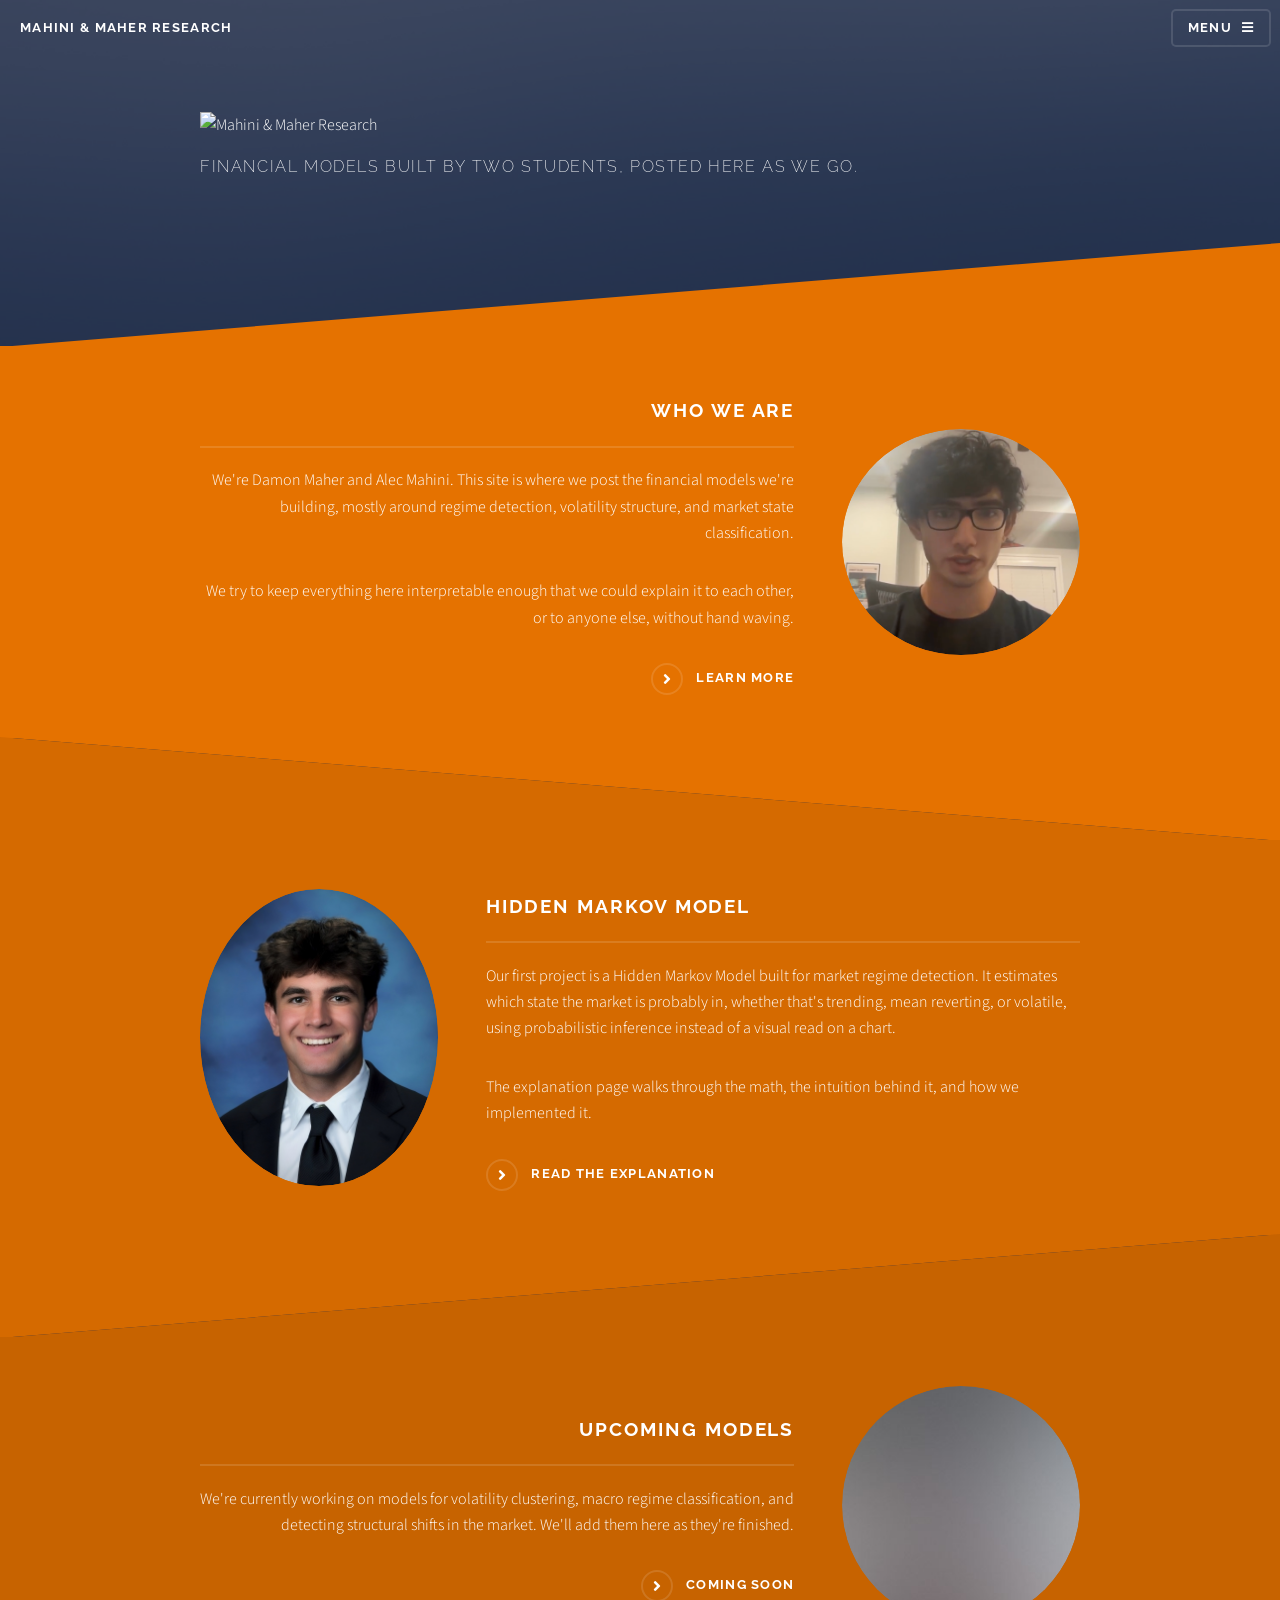
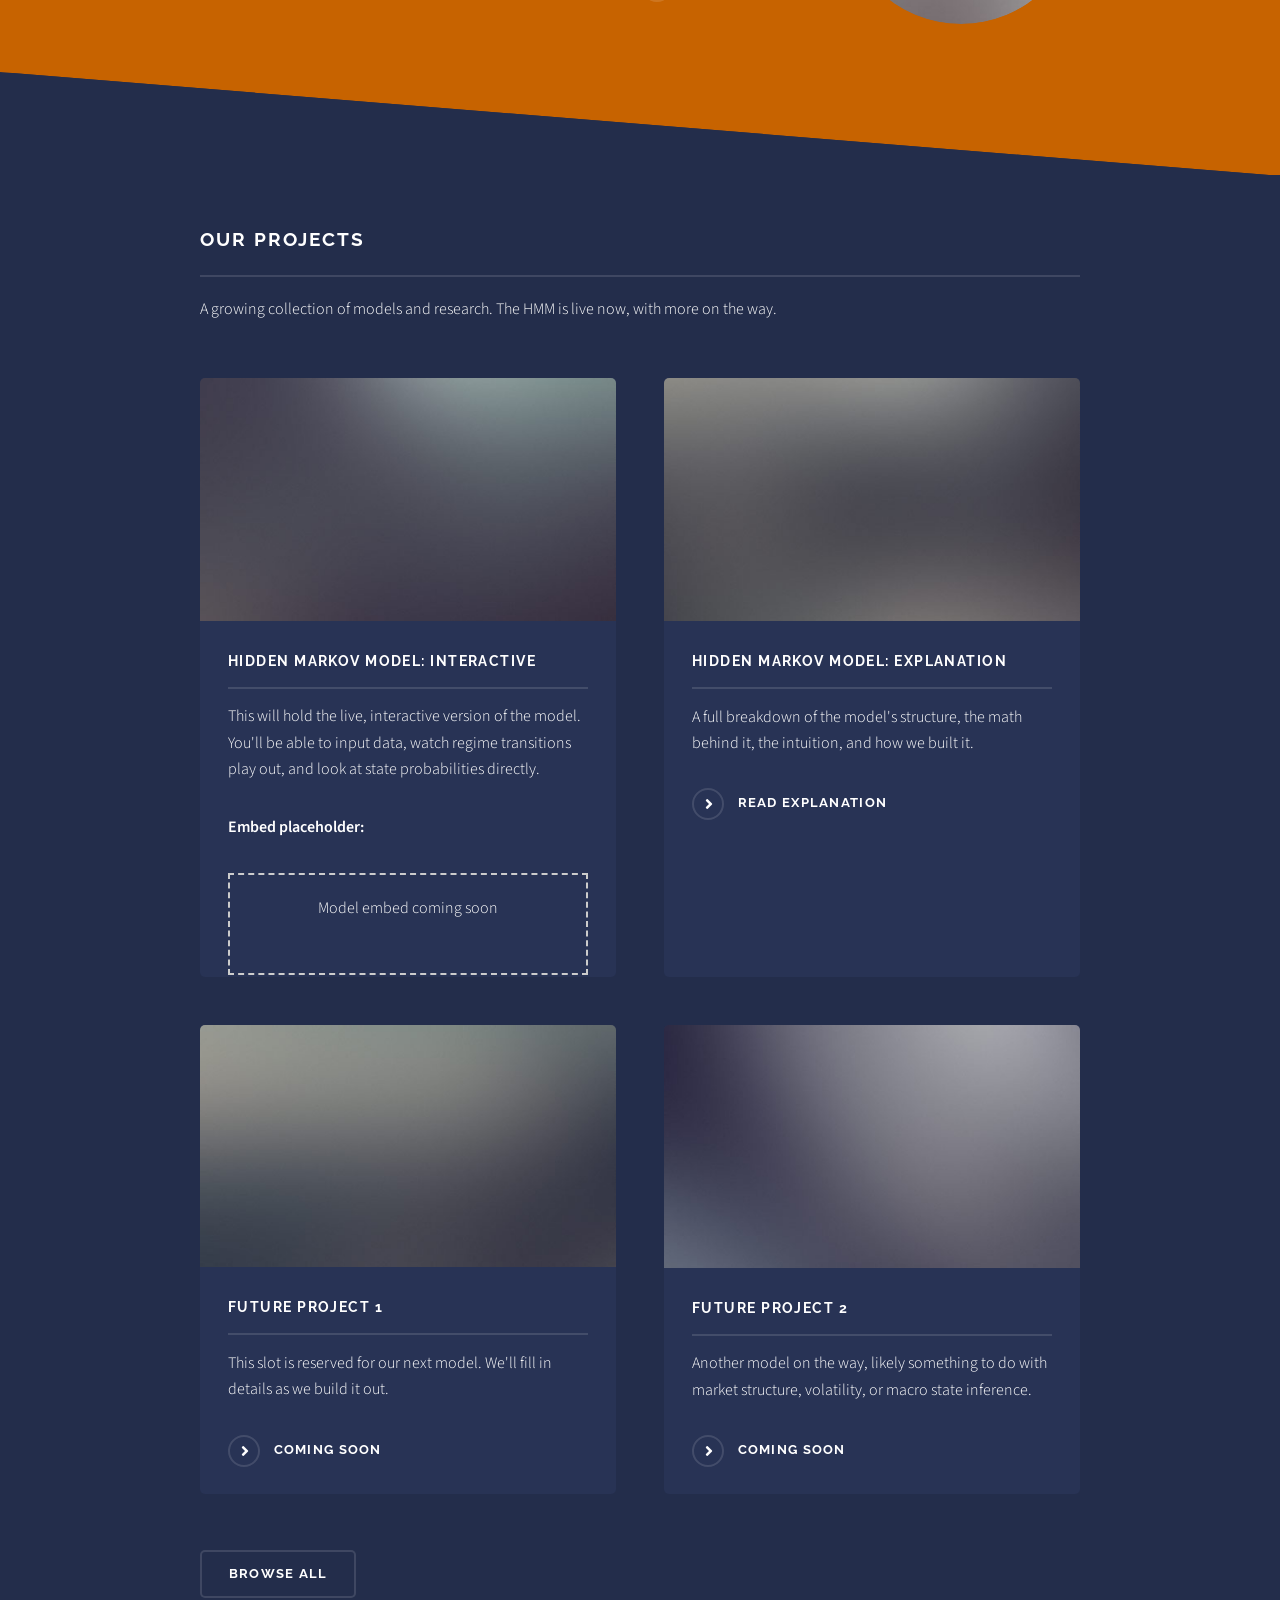
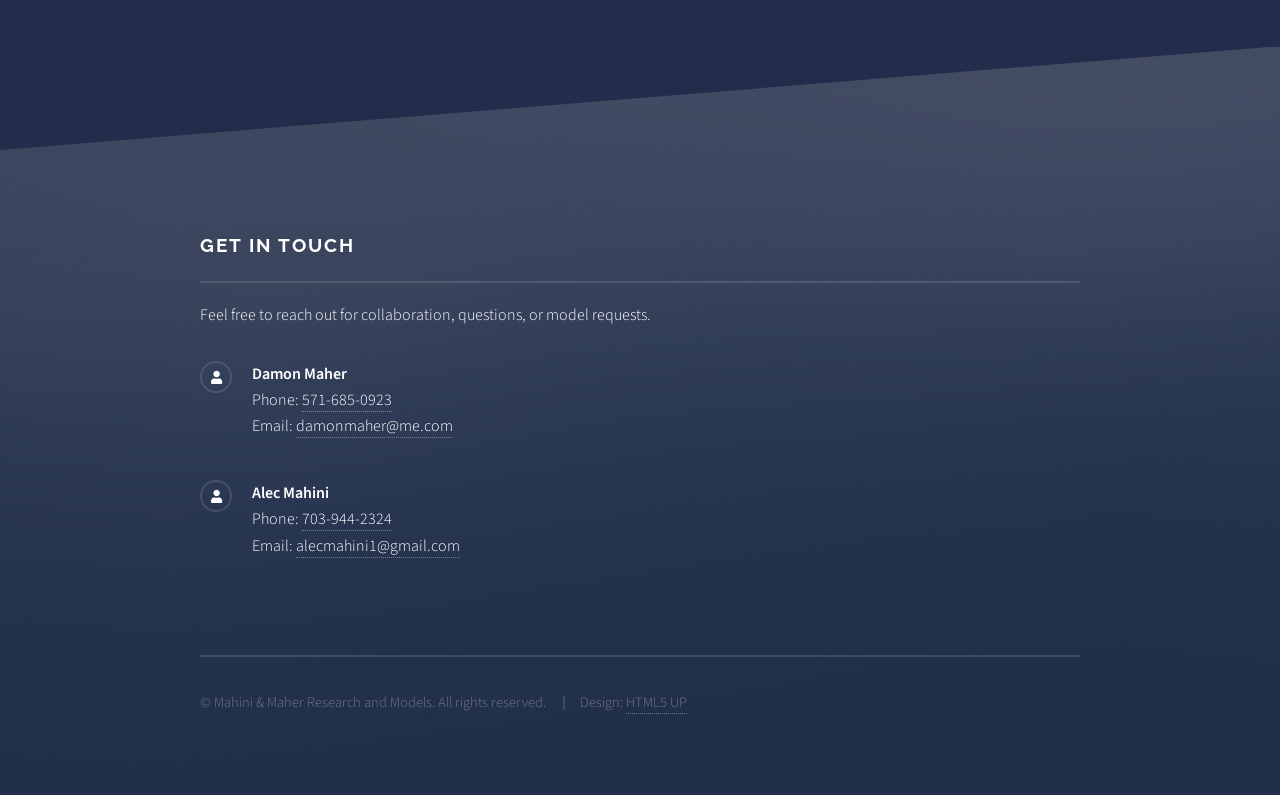
==== commit 6bc708d8: "Update index.html" ====
--- a/index.html
+++ b/index.html
@@ -33,8 +33,7 @@
             <!-- Banner -->
             <section id="banner">
                 <div class="inner">
-                    <div class="logo"><span class="icon fa-chart-line"></span></div>
-                    <h2>Mahini & Maher Research and Models</h2>
+                    <img src="images/logo.png" alt="Mahini & Maher Research" class="banner-logo" />
                     <p>Financial models built by two students, posted here as we go.</p>
                 </div>
             </section>
--- a/assets/css/main.css
+++ b/assets/css/main.css
@@ -3411,6 +3411,31 @@
 				width: 2.25em;
 			}
 
+		#banner .banner-logo {
+			-moz-transition: opacity 2s ease, -moz-transform 1s ease;
+			-webkit-transition: opacity 2s ease, -webkit-transform 1s ease;
+			-ms-transition: opacity 2s ease, -ms-transform 1s ease;
+			transition: opacity 2s ease, transform 1s ease;
+			-moz-transform: translateY(0);
+			-webkit-transform: translateY(0);
+			-ms-transform: translateY(0);
+			transform: translateY(0);
+			opacity: 1;
+			display: block;
+			width: 100%;
+			max-width: 32em;
+			height: auto;
+			margin: 0 0 0.8em 0;
+		}
+
+			body.is-preload #banner .banner-logo {
+				-moz-transform: translateY(0.5em);
+				-webkit-transform: translateY(0.5em);
+				-ms-transform: translateY(0.5em);
+				transform: translateY(0.5em);
+				opacity: 0;
+			}
+
 		#banner h2 {
 			-moz-transition: opacity 0.5s ease, -moz-transform 0.5s ease, -moz-filter 0.25s ease;
 			-webkit-transition: opacity 0.5s ease, -webkit-transform 0.5s ease, -webkit-filter 0.25s ease;
@@ -3504,6 +3529,11 @@
 						font-size: 1.5em;
 					}
 
+				#banner .banner-logo {
+					margin: 0 0 1em 0;
+					max-width: 20em;
+				}
+
 				#banner h2 {
 					font-size: 1.5em;
 				}
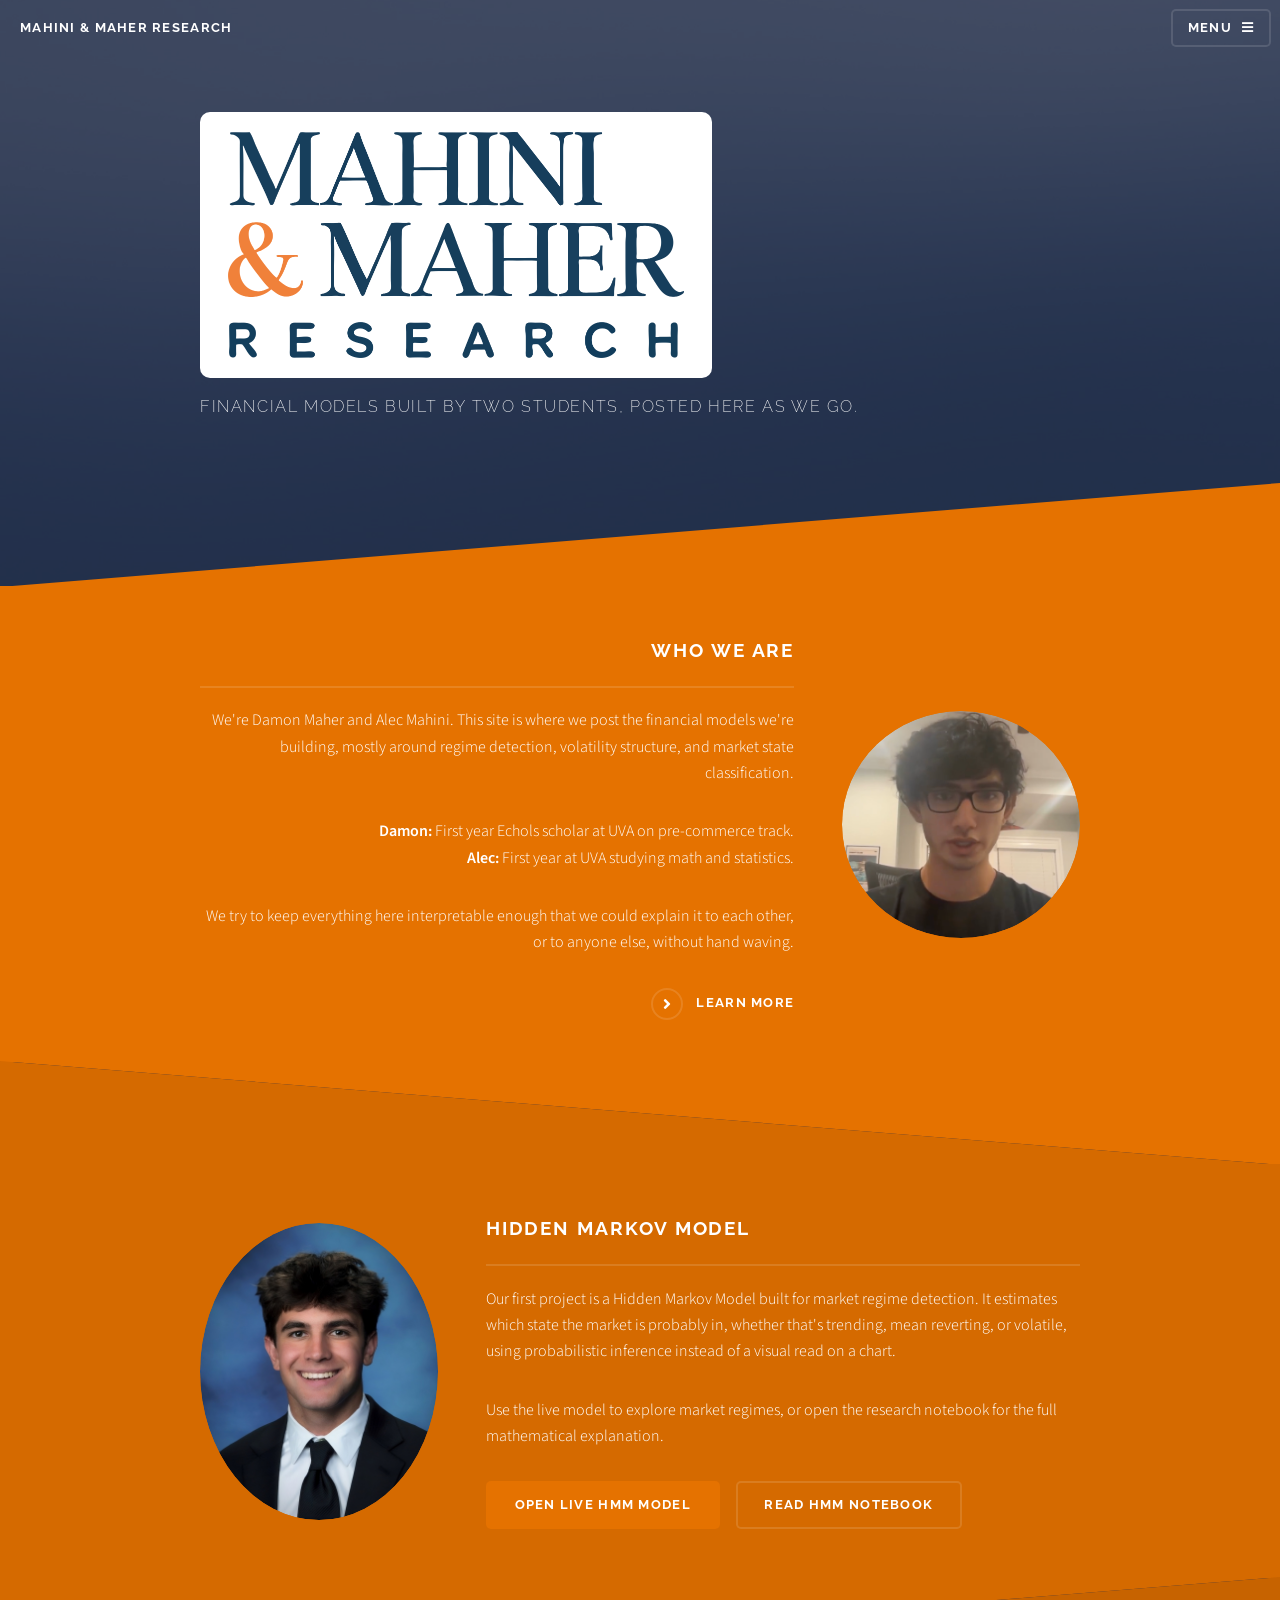
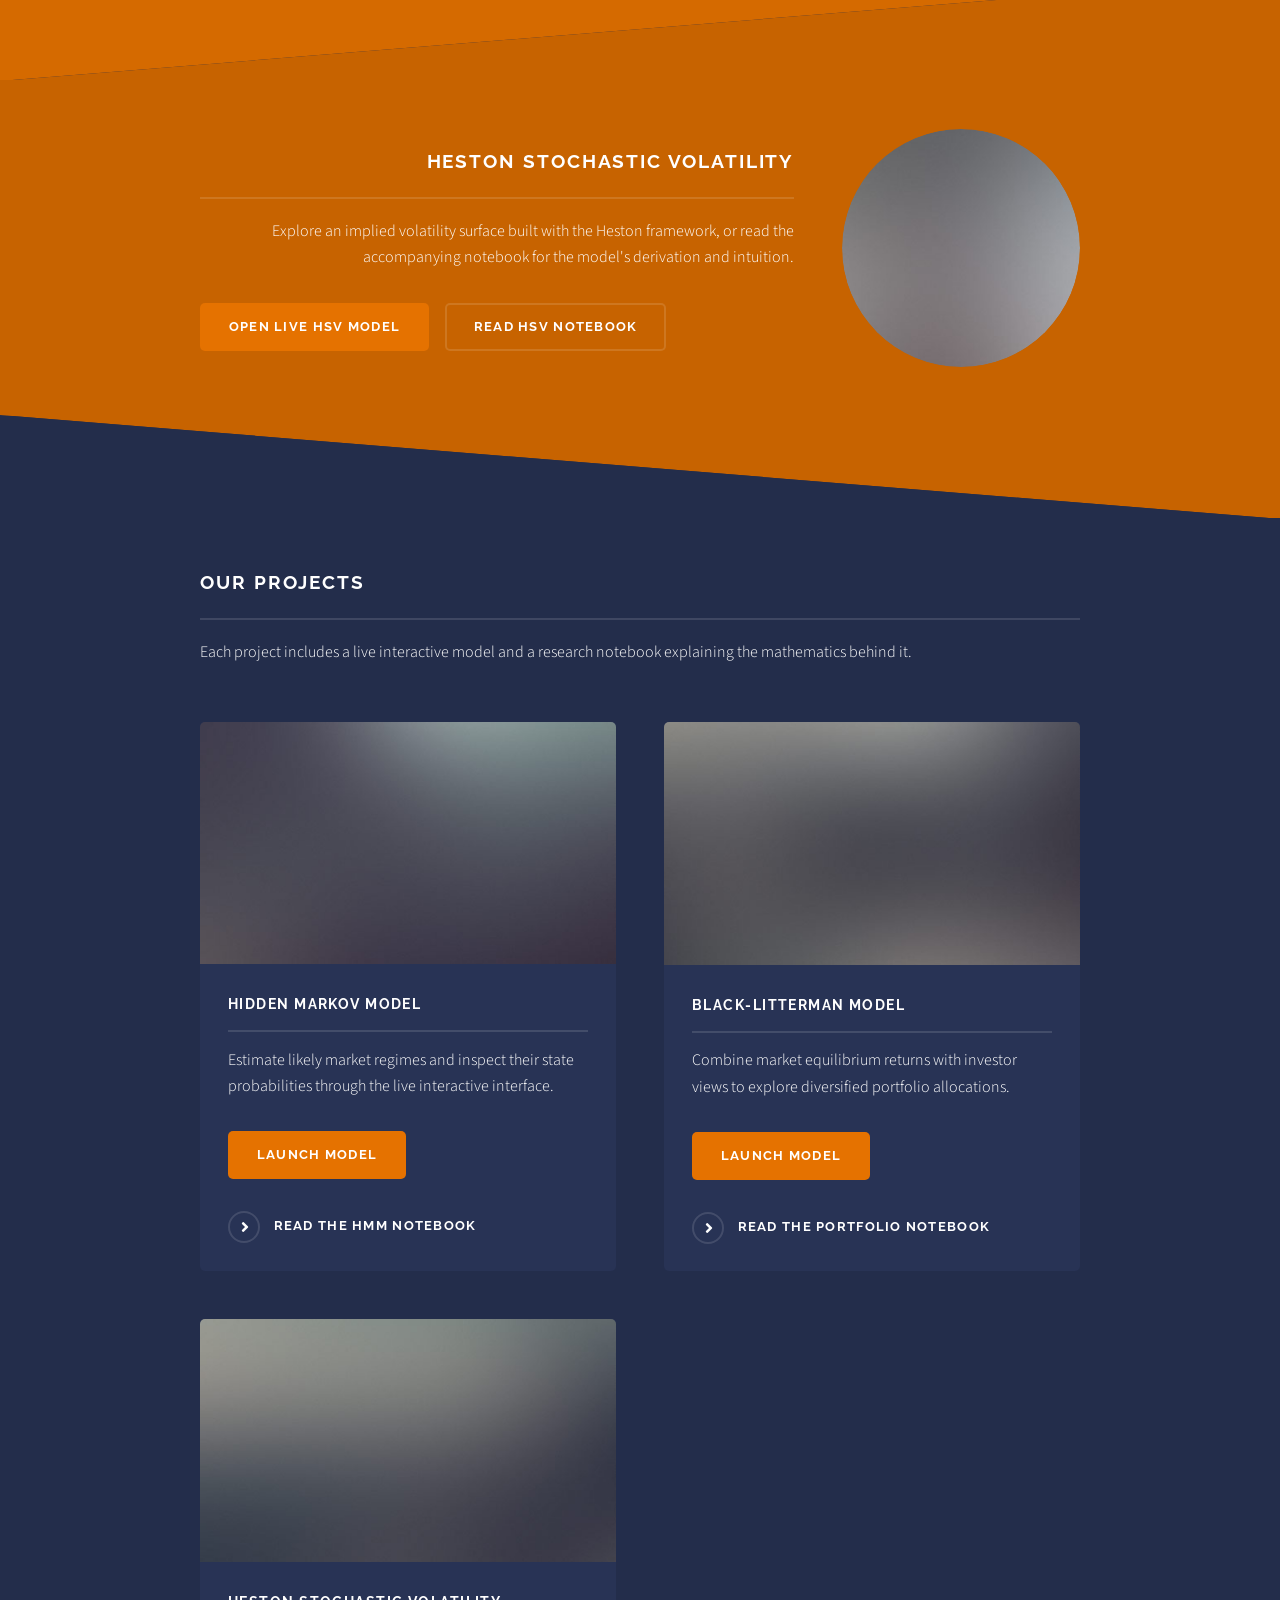
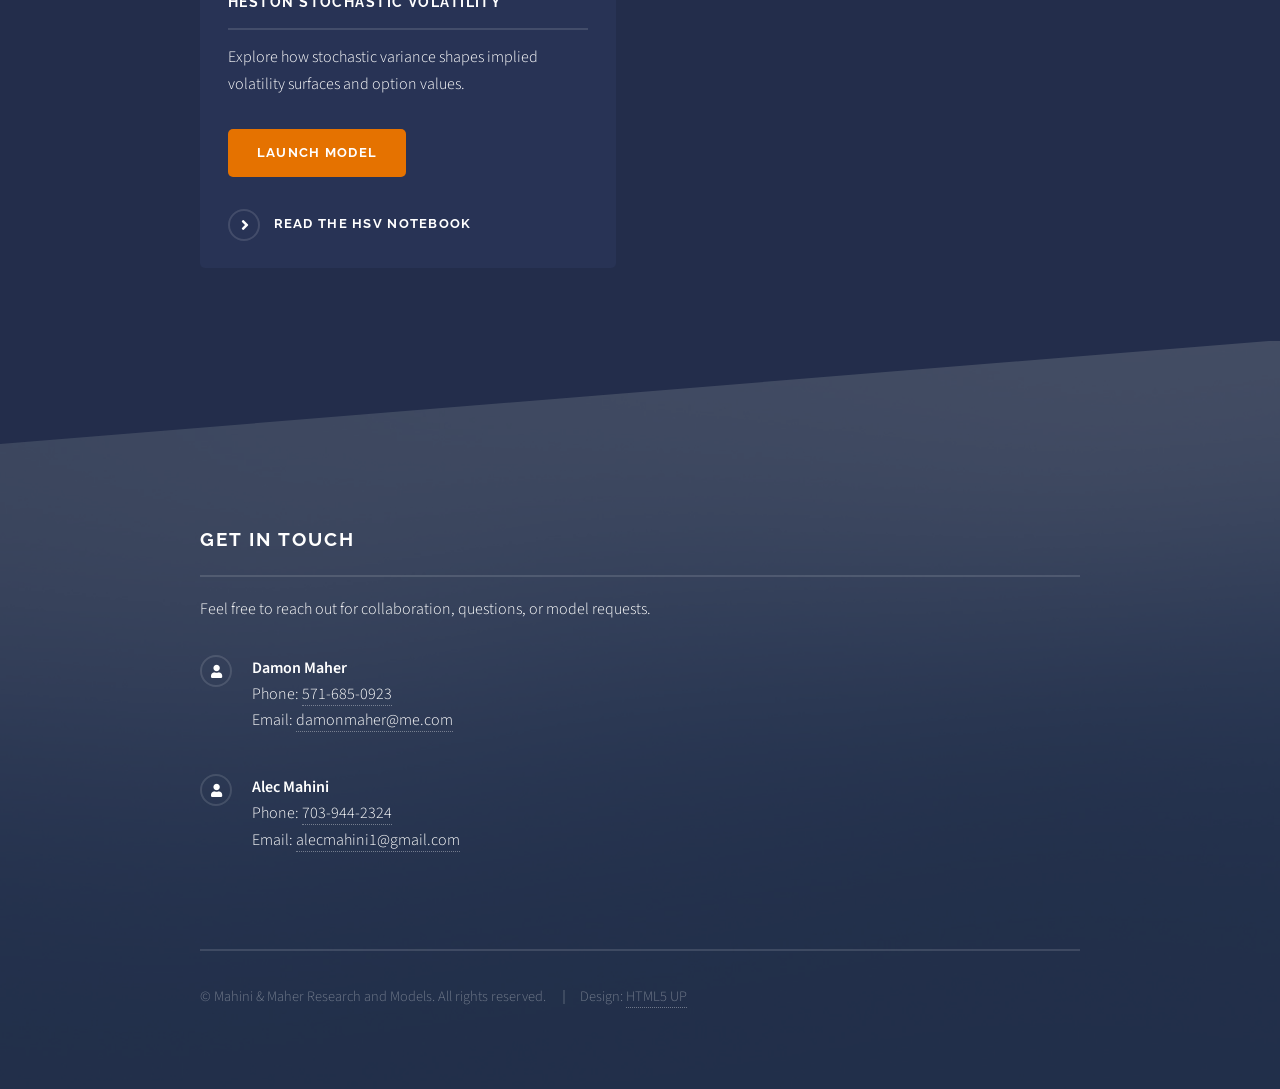
==== commit ff8530ca: "Finalize model and notebook links" ====
--- a/index.html
+++ b/index.html
@@ -24,7 +24,7 @@
                     <ul class="links">
                         <li><a href="index.html">Home</a></li>
                         <li><a href="generic.html">About</a></li>
-                        <li><a href="elements.html">Model Explanation</a></li>
+                        <li><a href="#models">Models</a></li>
                     </ul>
                     <a href="#" class="close">Close</a>
                 </div>
@@ -47,7 +47,9 @@
                         <a class="image"><img src="images/alec-mahini.png" alt="Alec Mahini" /></a>
                         <div class="content">
                             <h2 class="major">Who We Are</h2>
-                            <p>We're Damon Maher and Alec Mahini. This site is where we post the financial models we're building, mostly around regime detection, volatility structure, and market state classification.</p>
+                            <p>We're Damon Maher and Alec Mahini. This site is where we post the financial models we're building, mostly around regime detection, volatility structure, and market state classification.</p>
+                            <p><strong>Damon:</strong> First year Echols scholar at UVA on pre-commerce track.<br />
+                            <strong>Alec:</strong> First year at UVA studying math and statistics.</p>
                             <p>We try to keep everything here interpretable enough that we could explain it to each other, or to anyone else, without hand waving.</p>
                             <a href="generic.html" class="special">Learn more</a>
                         </div>
@@ -61,73 +63,74 @@
                         <div class="content">
                             <h2 class="major">Hidden Markov Model</h2>
                             <p>Our first project is a Hidden Markov Model built for market regime detection. It estimates which state the market is probably in, whether that's trending, mean reverting, or volatile, using probabilistic inference instead of a visual read on a chart.</p>
-                            <p>The explanation page walks through the math, the intuition behind it, and how we implemented it.</p>
-                            <a href="elements.html" class="special">Read the explanation</a>
+                            <p>Use the live model to explore market regimes, or open the research notebook for the full mathematical explanation.</p>
+                            <ul class="actions">
+                                <li><a href="https://financial-models-qwzk.onrender.com/hmm" class="button primary" target="_blank" rel="noopener noreferrer">Open live HMM model</a></li>
+                                <li><a href="https://github.com/damonmaher/financial-models/blob/main/math_code/notebooks/HMM.ipynb" class="button" target="_blank" rel="noopener noreferrer">Read HMM notebook</a></li>
+                            </ul>
                         </div>
                     </div>
                 </section>
 
-                <!-- Placeholder for Future Projects -->
+                <!-- Heston Stochastic Volatility -->
                 <section id="three" class="wrapper spotlight style3">
                     <div class="inner">
                         <a class="image"><img src="images/pic03.jpg" alt="" /></a>
                         <div class="content">
-                            <h2 class="major">Upcoming Models</h2>
-                            <p>We're currently working on models for volatility clustering, macro regime classification, and detecting structural shifts in the market. We'll add them here as they're finished.</p>
-                            <a href="#" class="special">Coming soon</a>
+                            <h2 class="major">Heston Stochastic Volatility</h2>
+                            <p>Explore an implied volatility surface built with the Heston framework, or read the accompanying notebook for the model's derivation and intuition.</p>
+                            <ul class="actions">
+                                <li><a href="https://financial-models-qwzk.onrender.com/hsv" class="button primary" target="_blank" rel="noopener noreferrer">Open live HSV model</a></li>
+                                <li><a href="https://github.com/damonmaher/financial-models/blob/main/math_code/notebooks/HSV.ipynb" class="button" target="_blank" rel="noopener noreferrer">Read HSV notebook</a></li>
+                            </ul>
                         </div>
                     </div>
                 </section>
 
                 <!-- Project Grid -->
-                <section id="four" class="wrapper alt style1">
+                <section id="models" class="wrapper alt style1">
                     <div class="inner">
                         <h2 class="major">Our Projects</h2>
-                        <p>A growing collection of models and research. The HMM is live now, with more on the way.</p>
+                        <p>Each project includes a live interactive model and a research notebook explaining the mathematics behind it.</p>
 
                         <section class="features">
 
-                            <!-- Project 1: HMM Interactive Embed -->
-                            <article>
-                                <a class="image"><img src="images/pic04.jpg" alt="" /></a>
-                                <h3 class="major">Hidden Markov Model: Interactive</h3>
-                                <p>This will hold the live, interactive version of the model. You'll be able to input data, watch regime transitions play out, and look at state probabilities directly.</p>
-                                <p><strong>Embed placeholder:</strong></p>
-                                <div style="border: 2px dashed #ccc; padding: 20px; text-align: center;">
-                                    <p>Model embed coming soon</p>
-                                </div>
-                            </article>
-
-                            <!-- Project 2: HMM Explanation -->
-                            <article>
-                                <a class="image"><img src="images/pic05.jpg" alt="" /></a>
-                                <h3 class="major">Hidden Markov Model: Explanation</h3>
-                                <p>A full breakdown of the model's structure, the math behind it, the intuition, and how we built it.</p>
-                                <a href="elements.html" class="special">Read explanation</a>
-                            </article>
-
-                            <!-- Project 3: Future Project -->
-                            <article>
-                                <a class="image"><img src="images/pic06.jpg" alt="" /></a>
-                                <h3 class="major">Future Project 1</h3>
-                                <p>This slot is reserved for our next model. We'll fill in details as we build it out.</p>
-                                <a href="#" class="special">Coming soon</a>
-                            </article>
-
-                            <!-- Project 4: Future Project -->
-                            <article>
-                                <a class="image"><img src="images/pic07.jpg" alt="" /></a>
-                                <h3 class="major">Future Project 2</h3>
-                                <p>Another model on the way, likely something to do with market structure, volatility, or macro state inference.</p>
-                                <a href="#" class="special">Coming soon</a>
-                            </article>
+                            <!-- Project 1: Hidden Markov Model -->
+                            <article>
+                                <a href="https://financial-models-qwzk.onrender.com/hmm" class="image" target="_blank" rel="noopener noreferrer"><img src="images/pic04.jpg" alt="Open the Hidden Markov Model" /></a>
+                                <h3 class="major">Hidden Markov Model</h3>
+                                <p>Estimate likely market regimes and inspect their state probabilities through the live interactive interface.</p>
+                                <ul class="actions">
+                                    <li><a href="https://financial-models-qwzk.onrender.com/hmm" class="button primary" target="_blank" rel="noopener noreferrer">Launch model</a></li>
+                                </ul>
+                                <a href="https://github.com/damonmaher/financial-models/blob/main/math_code/notebooks/HMM.ipynb" class="special" target="_blank" rel="noopener noreferrer">Read the HMM notebook</a>
+                            </article>
+
+                            <!-- Project 2: Black-Litterman -->
+                            <article>
+                                <a href="https://financial-models-qwzk.onrender.com/bl" class="image" target="_blank" rel="noopener noreferrer"><img src="images/pic05.jpg" alt="Open the Black-Litterman Model" /></a>
+                                <h3 class="major">Black-Litterman Model</h3>
+                                <p>Combine market equilibrium returns with investor views to explore diversified portfolio allocations.</p>
+                                <ul class="actions">
+                                    <li><a href="https://financial-models-qwzk.onrender.com/bl" class="button primary" target="_blank" rel="noopener noreferrer">Launch model</a></li>
+                                </ul>
+                                <a href="https://github.com/damonmaher/financial-models/blob/main/math_code/notebooks/Diversification.ipynb" class="special" target="_blank" rel="noopener noreferrer">Read the portfolio notebook</a>
+                            </article>
+
+                            <!-- Project 3: Heston Stochastic Volatility -->
+                            <article>
+                                <a href="https://financial-models-qwzk.onrender.com/hsv" class="image" target="_blank" rel="noopener noreferrer"><img src="images/pic06.jpg" alt="Open the Heston Stochastic Volatility Model" /></a>
+                                <h3 class="major">Heston Stochastic Volatility</h3>
+                                <p>Explore how stochastic variance shapes implied volatility surfaces and option values.</p>
+                                <ul class="actions">
+                                    <li><a href="https://financial-models-qwzk.onrender.com/hsv" class="button primary" target="_blank" rel="noopener noreferrer">Launch model</a></li>
+                                </ul>
+                                <a href="https://github.com/damonmaher/financial-models/blob/main/math_code/notebooks/HSV.ipynb" class="special" target="_blank" rel="noopener noreferrer">Read the HSV notebook</a>
+                            </article>
 
                         </section>
 
-                        <ul class="actions">
-                            <li><a href="#" class="button">Browse All</a></li>
-                        </ul>
-                    </div>
+                    </div>
                 </section>
 
             </section>
--- a/assets/css/main.css
+++ b/assets/css/main.css
@@ -3422,10 +3422,14 @@
 			transform: translateY(0);
 			opacity: 1;
 			display: block;
+			box-sizing: border-box;
 			width: 100%;
 			max-width: 32em;
 			height: auto;
 			margin: 0 0 0.8em 0;
+			padding: 1.25em 1.75em;
+			background-color: #ffffff;
+			border-radius: 10px;
 		}
 
 			body.is-preload #banner .banner-logo {
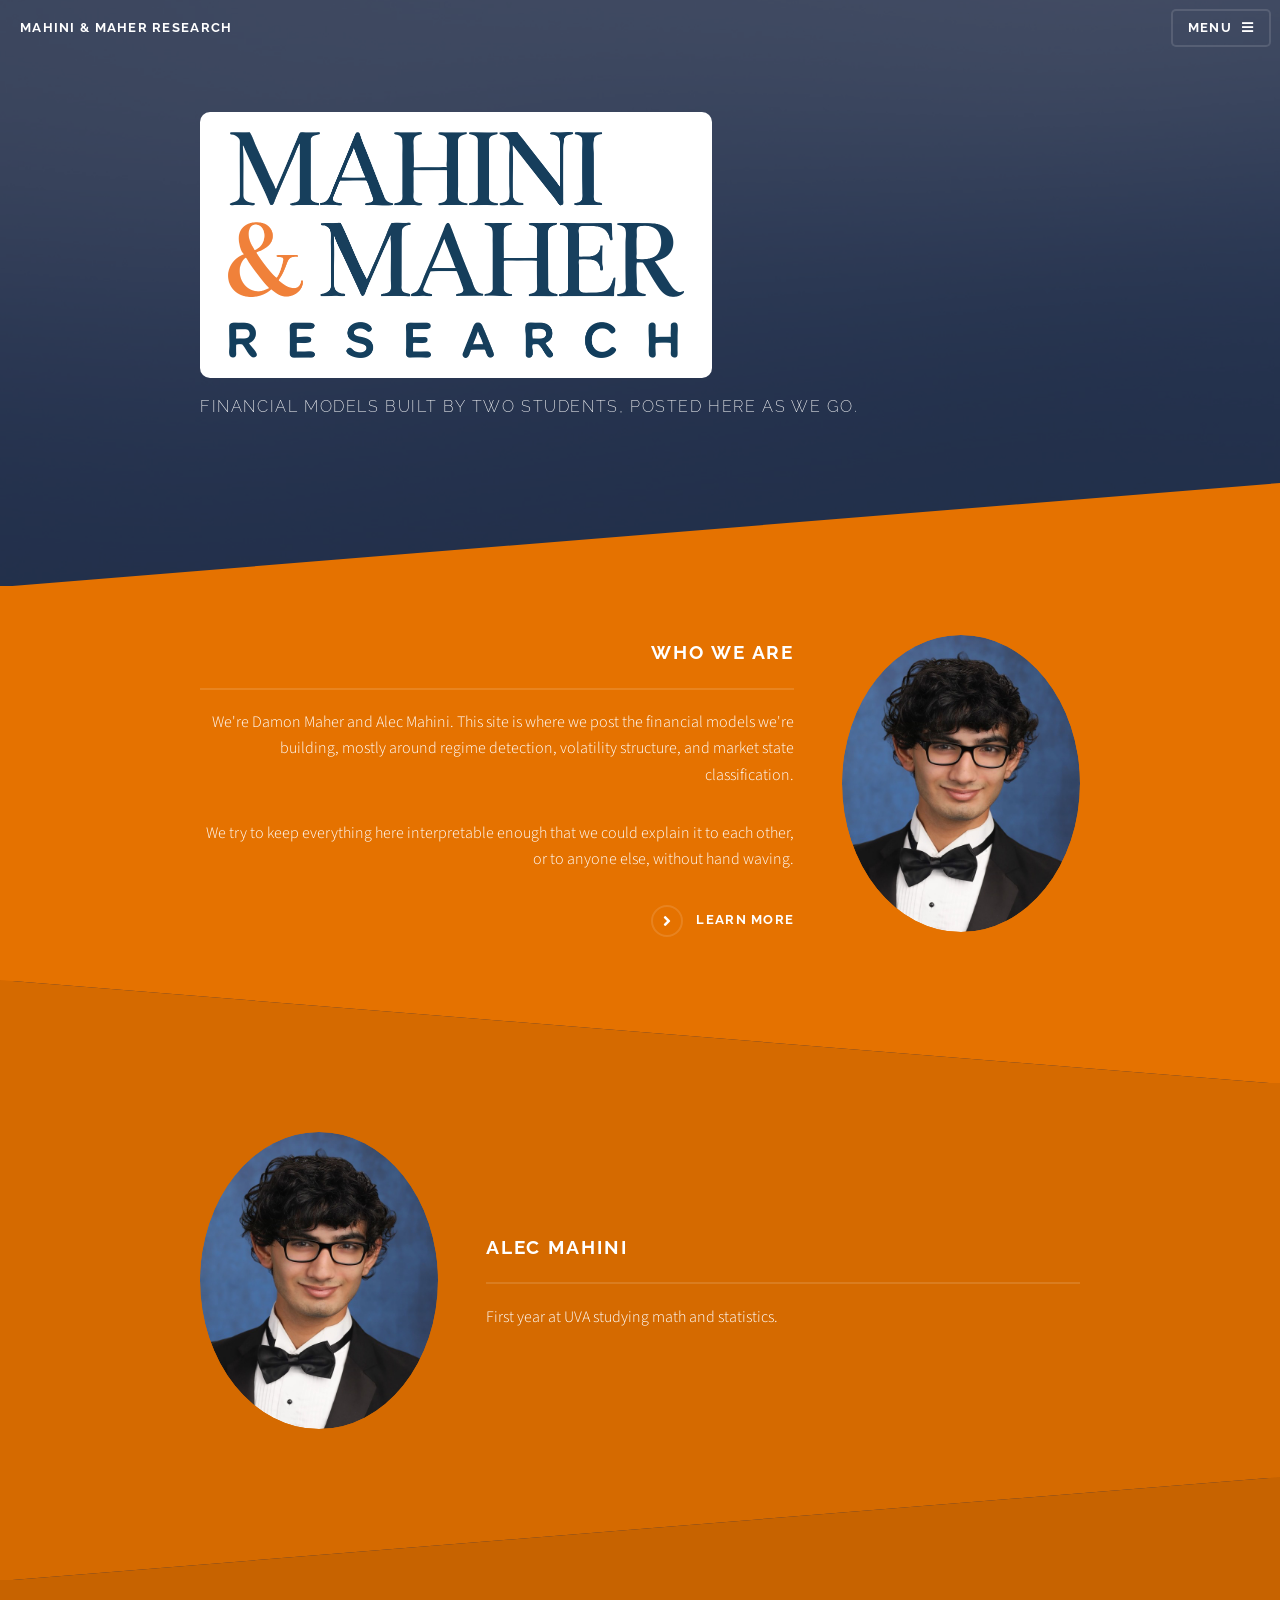
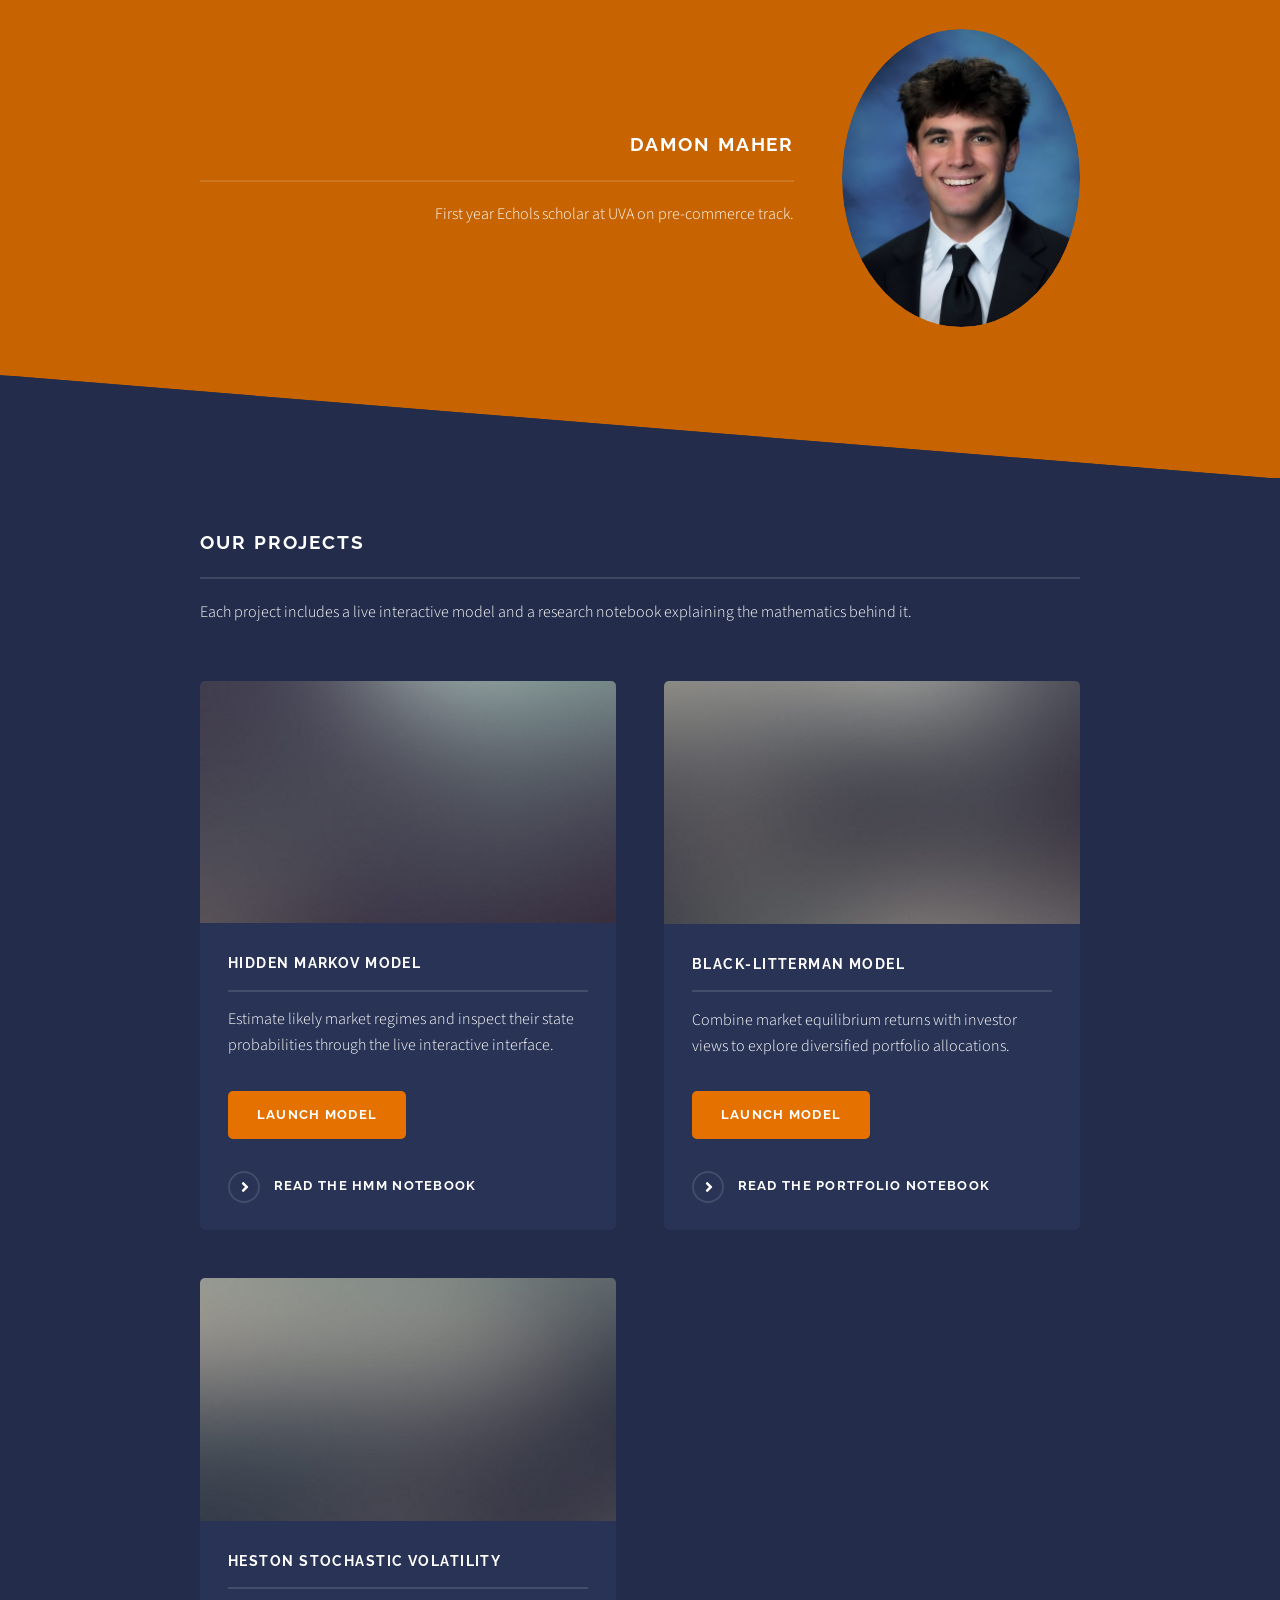
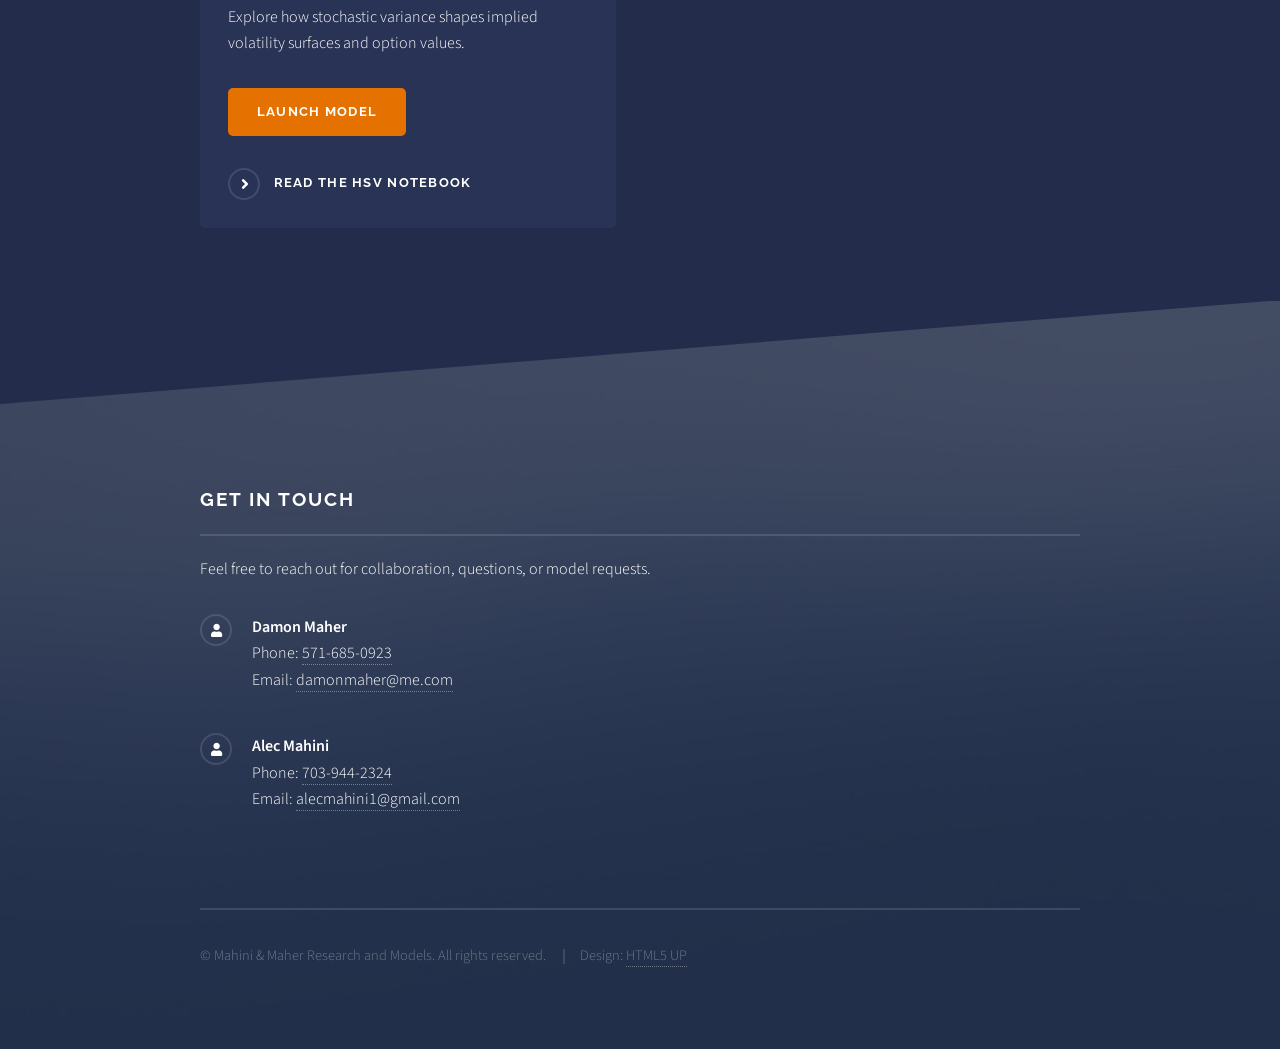
==== commit 877b36ef: "Refine homepage team profile sections" ====
--- a/index.html
+++ b/index.html
@@ -46,46 +46,35 @@
                     <div class="inner">
                         <a class="image"><img src="images/alec-mahini.png" alt="Alec Mahini" /></a>
                         <div class="content">
-                            <h2 class="major">Who We Are</h2>
+                            <h2 class="major">Who We Are</h2>
                             <p>We're Damon Maher and Alec Mahini. This site is where we post the financial models we're building, mostly around regime detection, volatility structure, and market state classification.</p>
-                            <p><strong>Damon:</strong> First year Echols scholar at UVA on pre-commerce track.<br />
-                            <strong>Alec:</strong> First year at UVA studying math and statistics.</p>
-                            <p>We try to keep everything here interpretable enough that we could explain it to each other, or to anyone else, without hand waving.</p>
-                            <a href="generic.html" class="special">Learn more</a>
+                            <p>We try to keep everything here interpretable enough that we could explain it to each other, or to anyone else, without hand waving.</p>
+                            <a href="generic.html" class="special">Learn more</a>
                         </div>
                     </div>
                 </section>
 
-                <!-- HMM Explanation -->
-                <section id="two" class="wrapper alt spotlight style2">
-                    <div class="inner">
-                        <a class="image"><img src="images/damon-maher.jpeg" alt="Damon Maher" /></a>
-                        <div class="content">
-                            <h2 class="major">Hidden Markov Model</h2>
-                            <p>Our first project is a Hidden Markov Model built for market regime detection. It estimates which state the market is probably in, whether that's trending, mean reverting, or volatile, using probabilistic inference instead of a visual read on a chart.</p>
-                            <p>Use the live model to explore market regimes, or open the research notebook for the full mathematical explanation.</p>
-                            <ul class="actions">
-                                <li><a href="https://financial-models-qwzk.onrender.com/hmm" class="button primary" target="_blank" rel="noopener noreferrer">Open live HMM model</a></li>
-                                <li><a href="https://github.com/damonmaher/financial-models/blob/main/math_code/notebooks/HMM.ipynb" class="button" target="_blank" rel="noopener noreferrer">Read HMM notebook</a></li>
-                            </ul>
-                        </div>
-                    </div>
-                </section>
-
-                <!-- Heston Stochastic Volatility -->
-                <section id="three" class="wrapper spotlight style3">
-                    <div class="inner">
-                        <a class="image"><img src="images/pic03.jpg" alt="" /></a>
-                        <div class="content">
-                            <h2 class="major">Heston Stochastic Volatility</h2>
-                            <p>Explore an implied volatility surface built with the Heston framework, or read the accompanying notebook for the model's derivation and intuition.</p>
-                            <ul class="actions">
-                                <li><a href="https://financial-models-qwzk.onrender.com/hsv" class="button primary" target="_blank" rel="noopener noreferrer">Open live HSV model</a></li>
-                                <li><a href="https://github.com/damonmaher/financial-models/blob/main/math_code/notebooks/HSV.ipynb" class="button" target="_blank" rel="noopener noreferrer">Read HSV notebook</a></li>
-                            </ul>
-                        </div>
-                    </div>
-                </section>
+                <!-- Alec Mahini -->
+                <section id="two" class="wrapper alt spotlight style2">
+                    <div class="inner">
+                        <a class="image"><img src="images/alec-mahini.png" alt="Alec Mahini" /></a>
+                        <div class="content">
+                            <h2 class="major">Alec Mahini</h2>
+                            <p>First year at UVA studying math and statistics.</p>
+                        </div>
+                    </div>
+                </section>
+
+                <!-- Damon Maher -->
+                <section id="three" class="wrapper spotlight style3">
+                    <div class="inner">
+                        <a class="image"><img src="images/damon-maher.jpeg" alt="Damon Maher" /></a>
+                        <div class="content">
+                            <h2 class="major">Damon Maher</h2>
+                            <p>First year Echols scholar at UVA on pre-commerce track.</p>
+                        </div>
+                    </div>
+                </section>
 
                 <!-- Project Grid -->
                 <section id="models" class="wrapper alt style1">
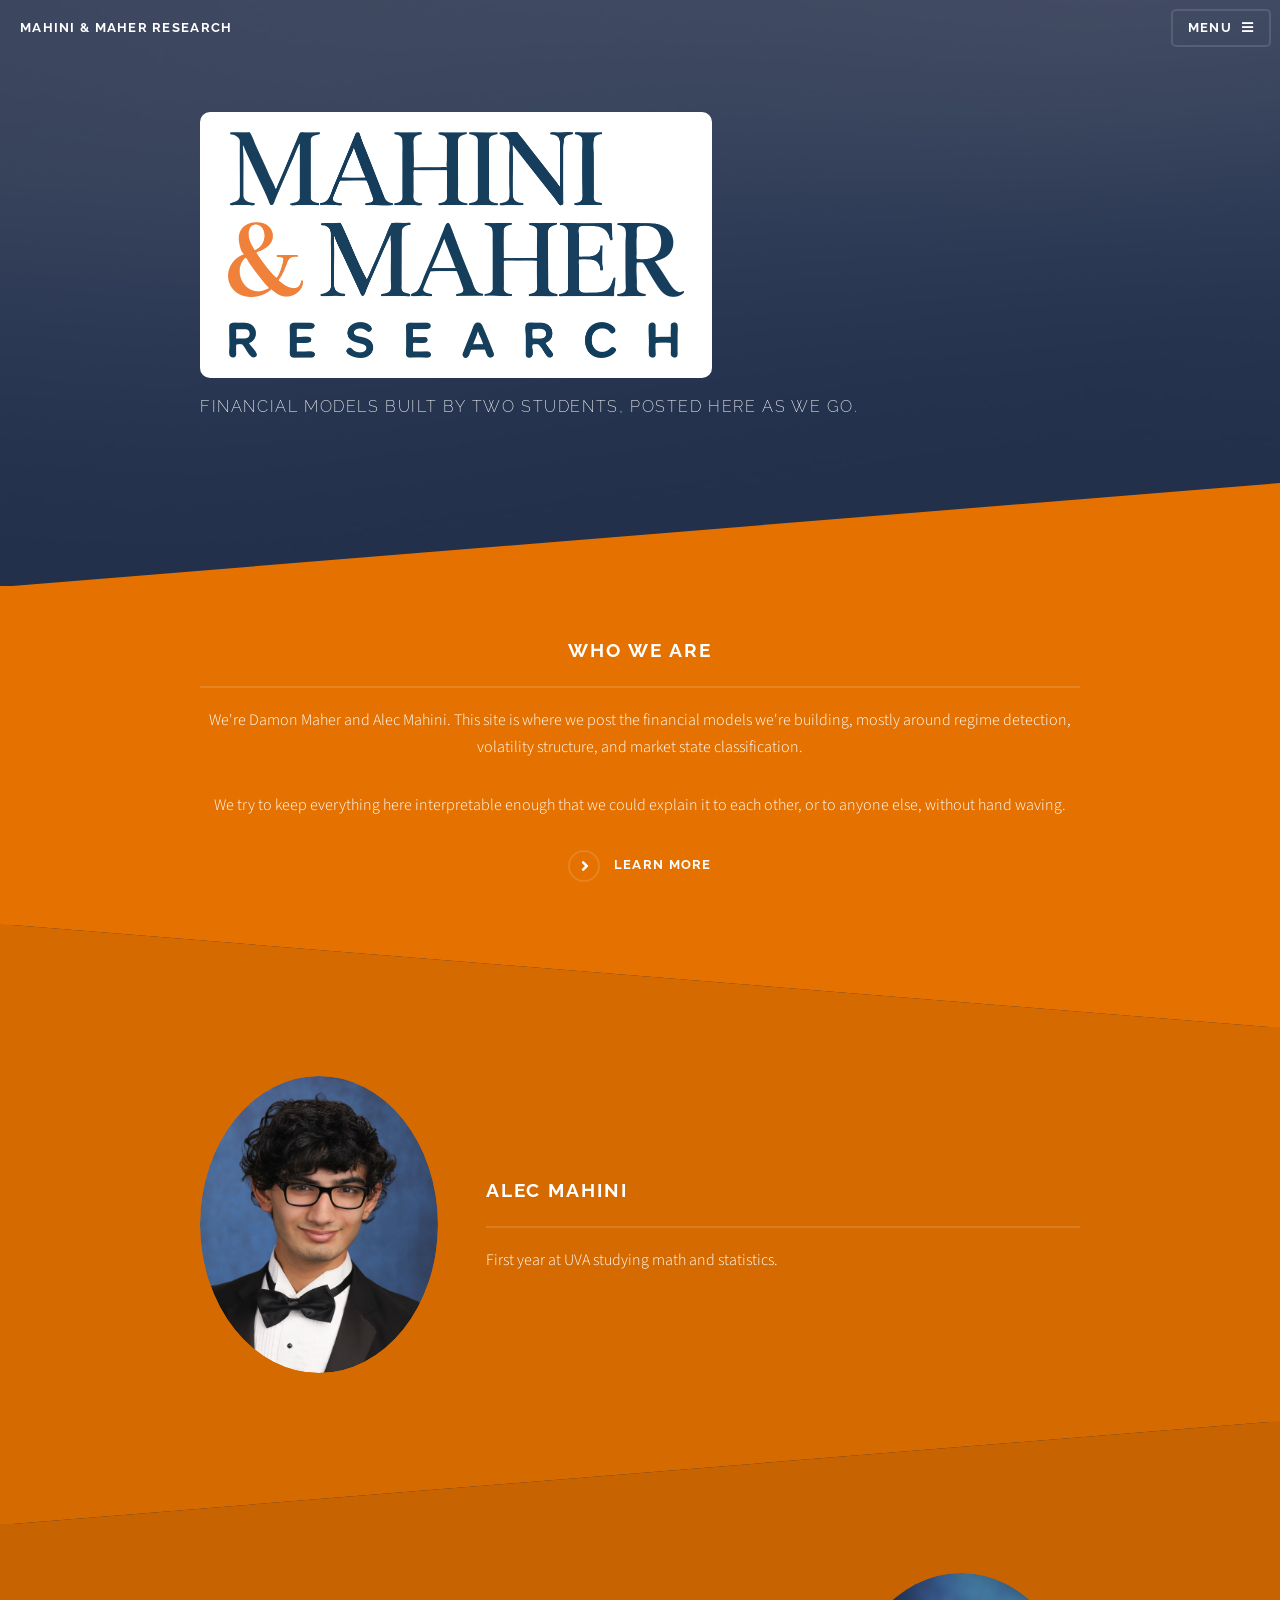
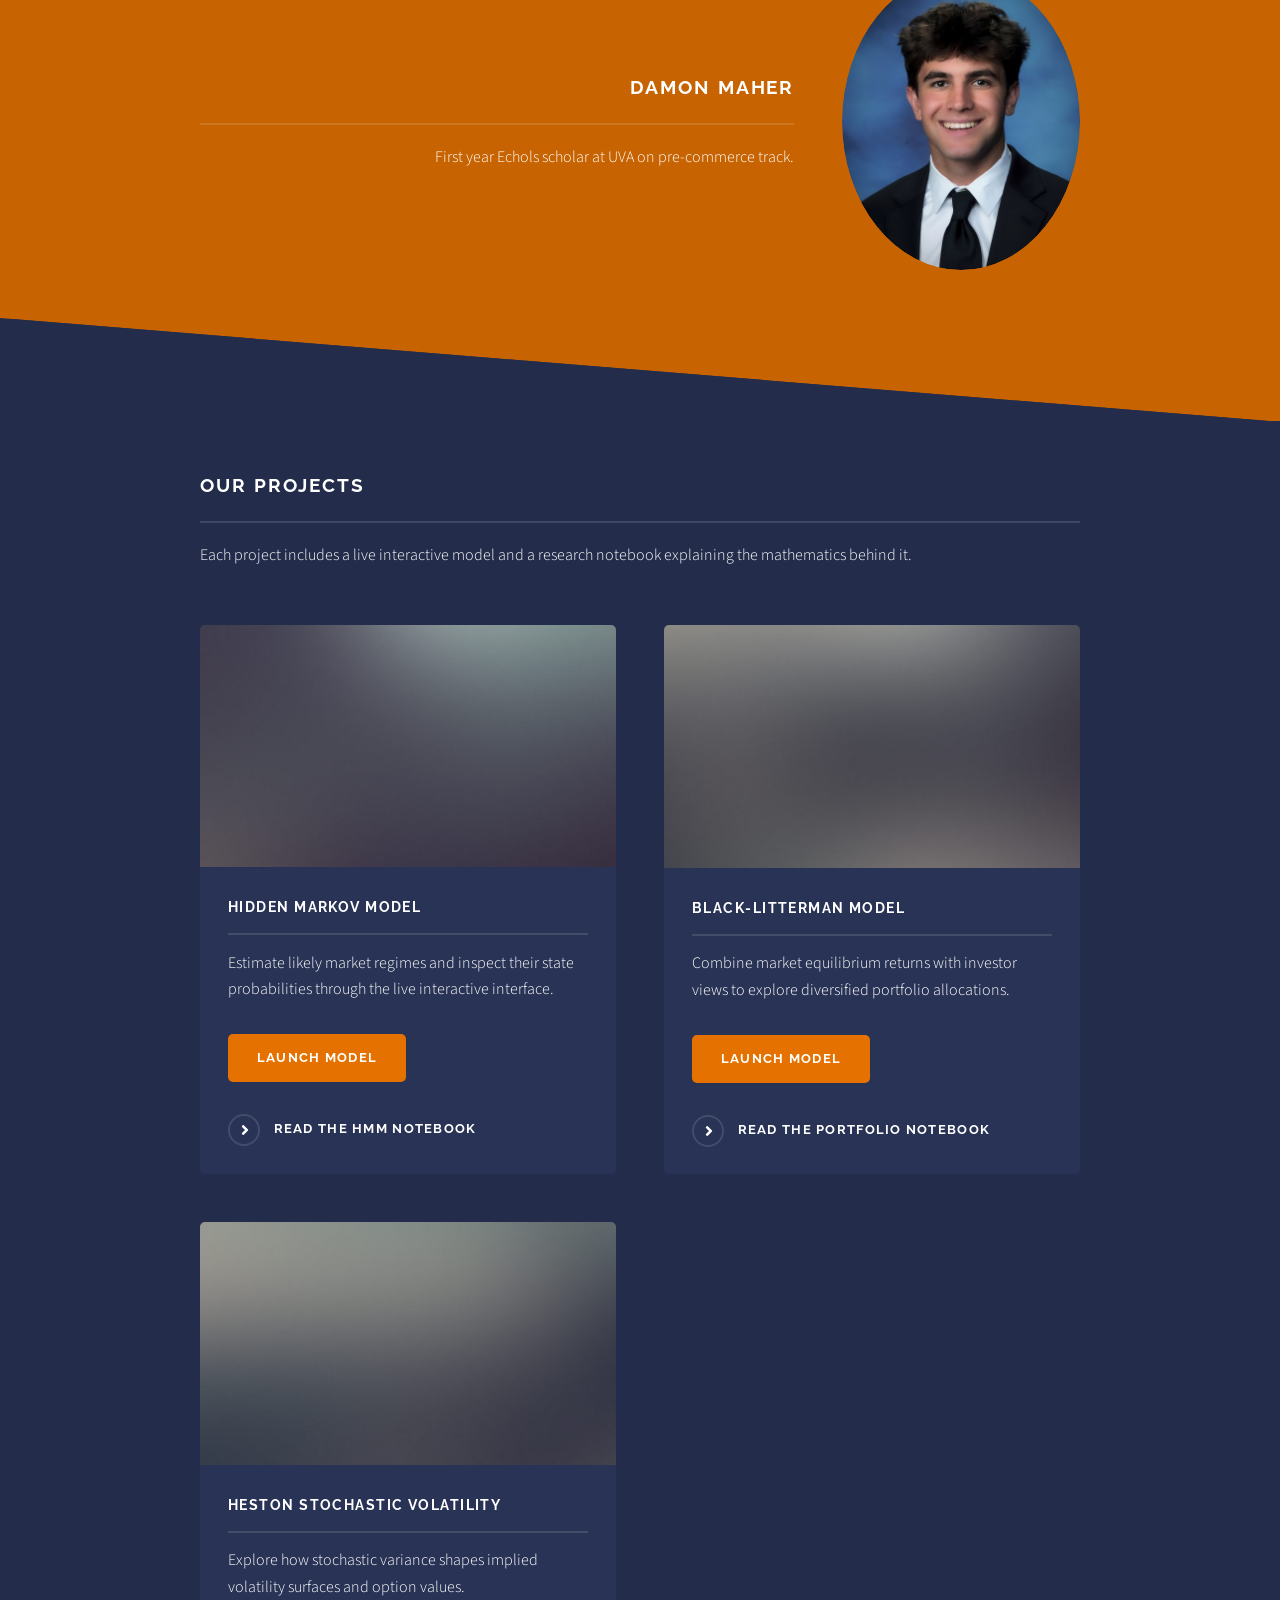
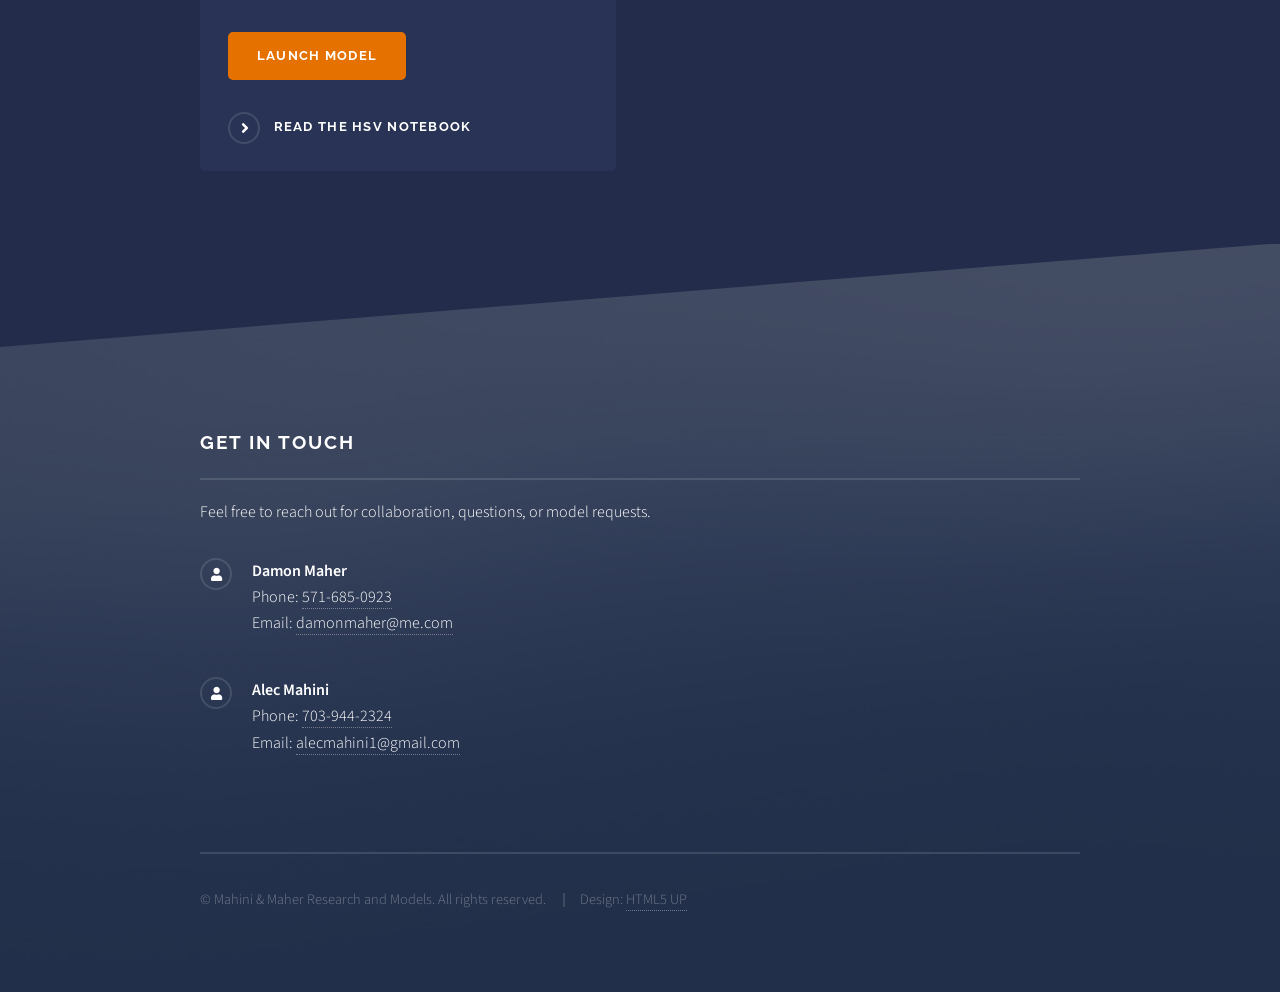
==== commit 9cfcfd5b: "Remove image from homepage introduction" ====
--- a/index.html
+++ b/index.html
@@ -22,9 +22,10 @@
                 <div class="inner">
                     <h2>Menu</h2>
                     <ul class="links">
-                        <li><a href="index.html">Home</a></li>
-                        <li><a href="generic.html">About</a></li>
+                        <li><a href="index.html">Home</a></li>
+                        <li><a href="generic.html">About</a></li>
                         <li><a href="#models">Models</a></li>
+                        <li><a href="elements.html">How Models Work</a></li>
                     </ul>
                     <a href="#" class="close">Close</a>
                 </div>
@@ -41,11 +42,10 @@
             <!-- Wrapper -->
             <section id="wrapper">
 
-                <!-- About Section -->
-                <section id="one" class="wrapper spotlight style1">
-                    <div class="inner">
-                        <a class="image"><img src="images/alec-mahini.png" alt="Alec Mahini" /></a>
-                        <div class="content">
+                <!-- About Section -->
+                <section id="one" class="wrapper spotlight style1">
+                    <div class="inner">
+                        <div class="content align-center">
                             <h2 class="major">Who We Are</h2>
                             <p>We're Damon Maher and Alec Mahini. This site is where we post the financial models we're building, mostly around regime detection, volatility structure, and market state classification.</p>
                             <p>We try to keep everything here interpretable enough that we could explain it to each other, or to anyone else, without hand waving.</p>
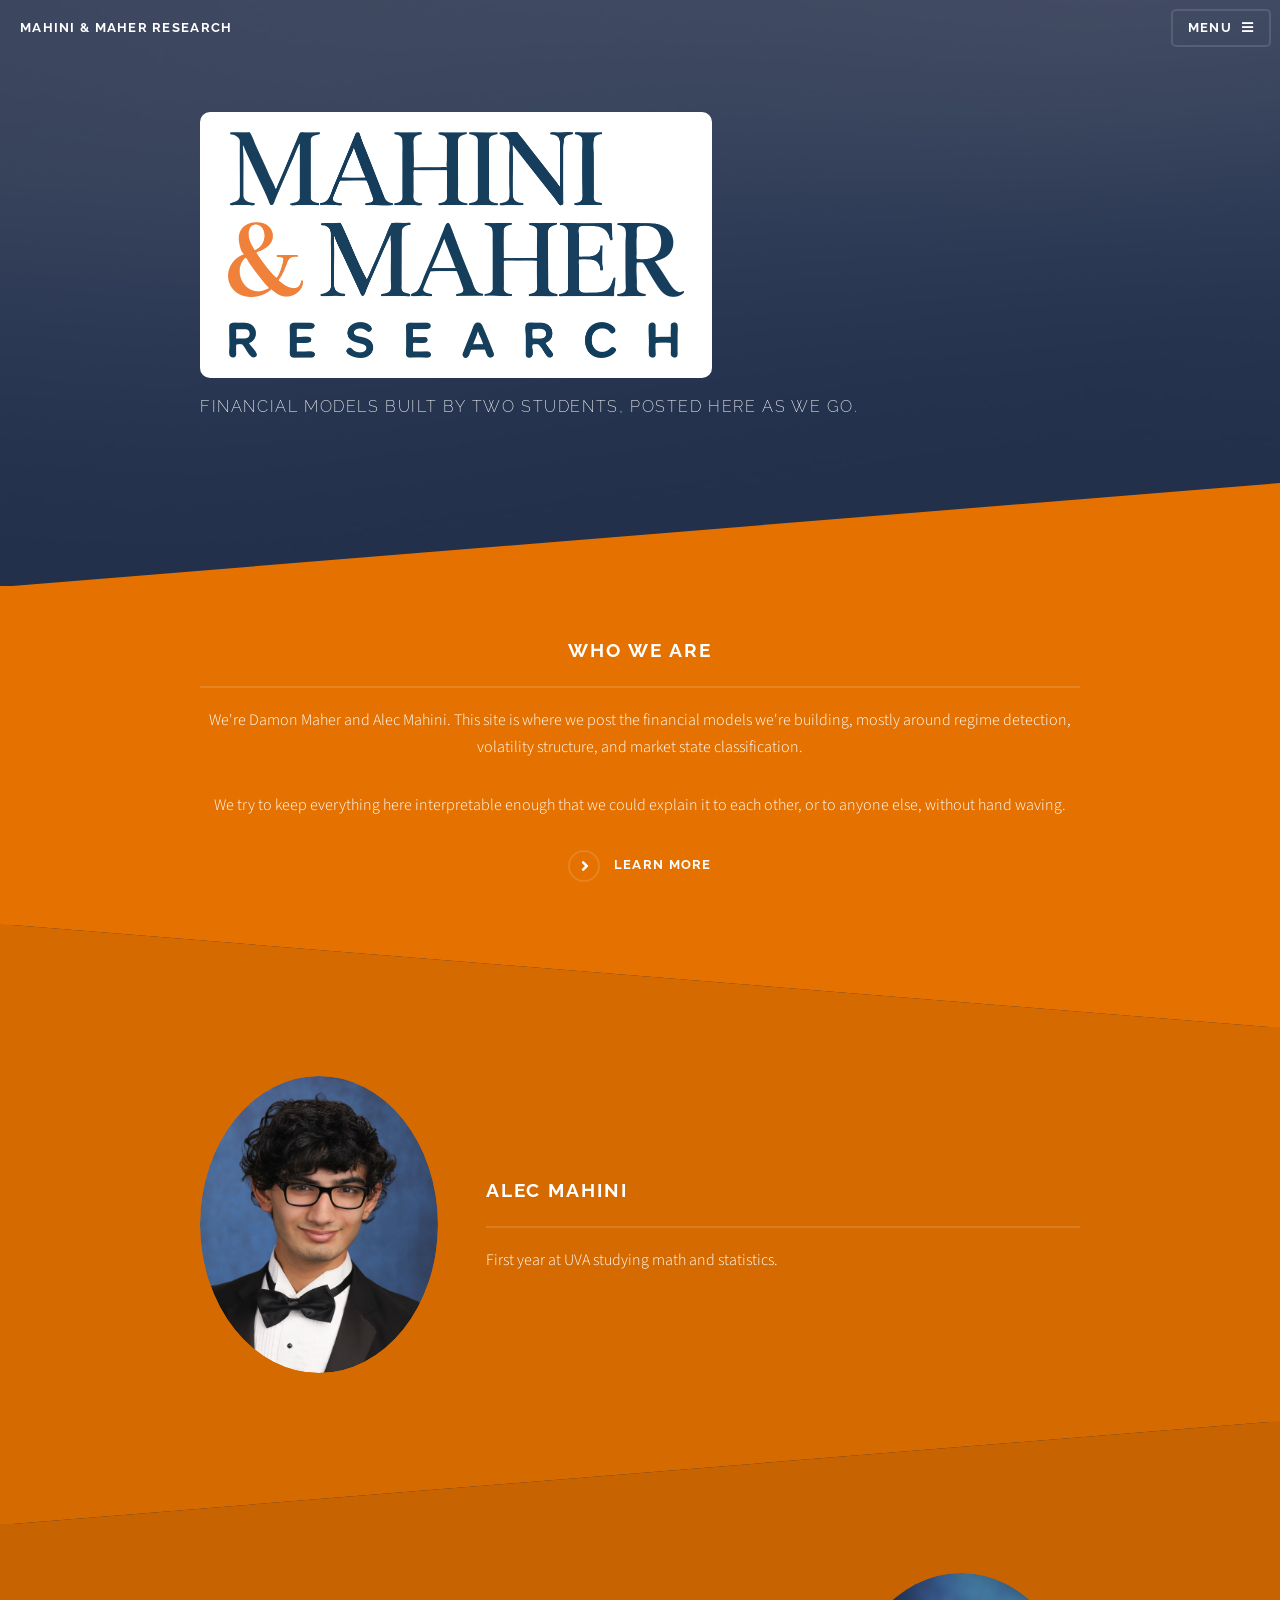
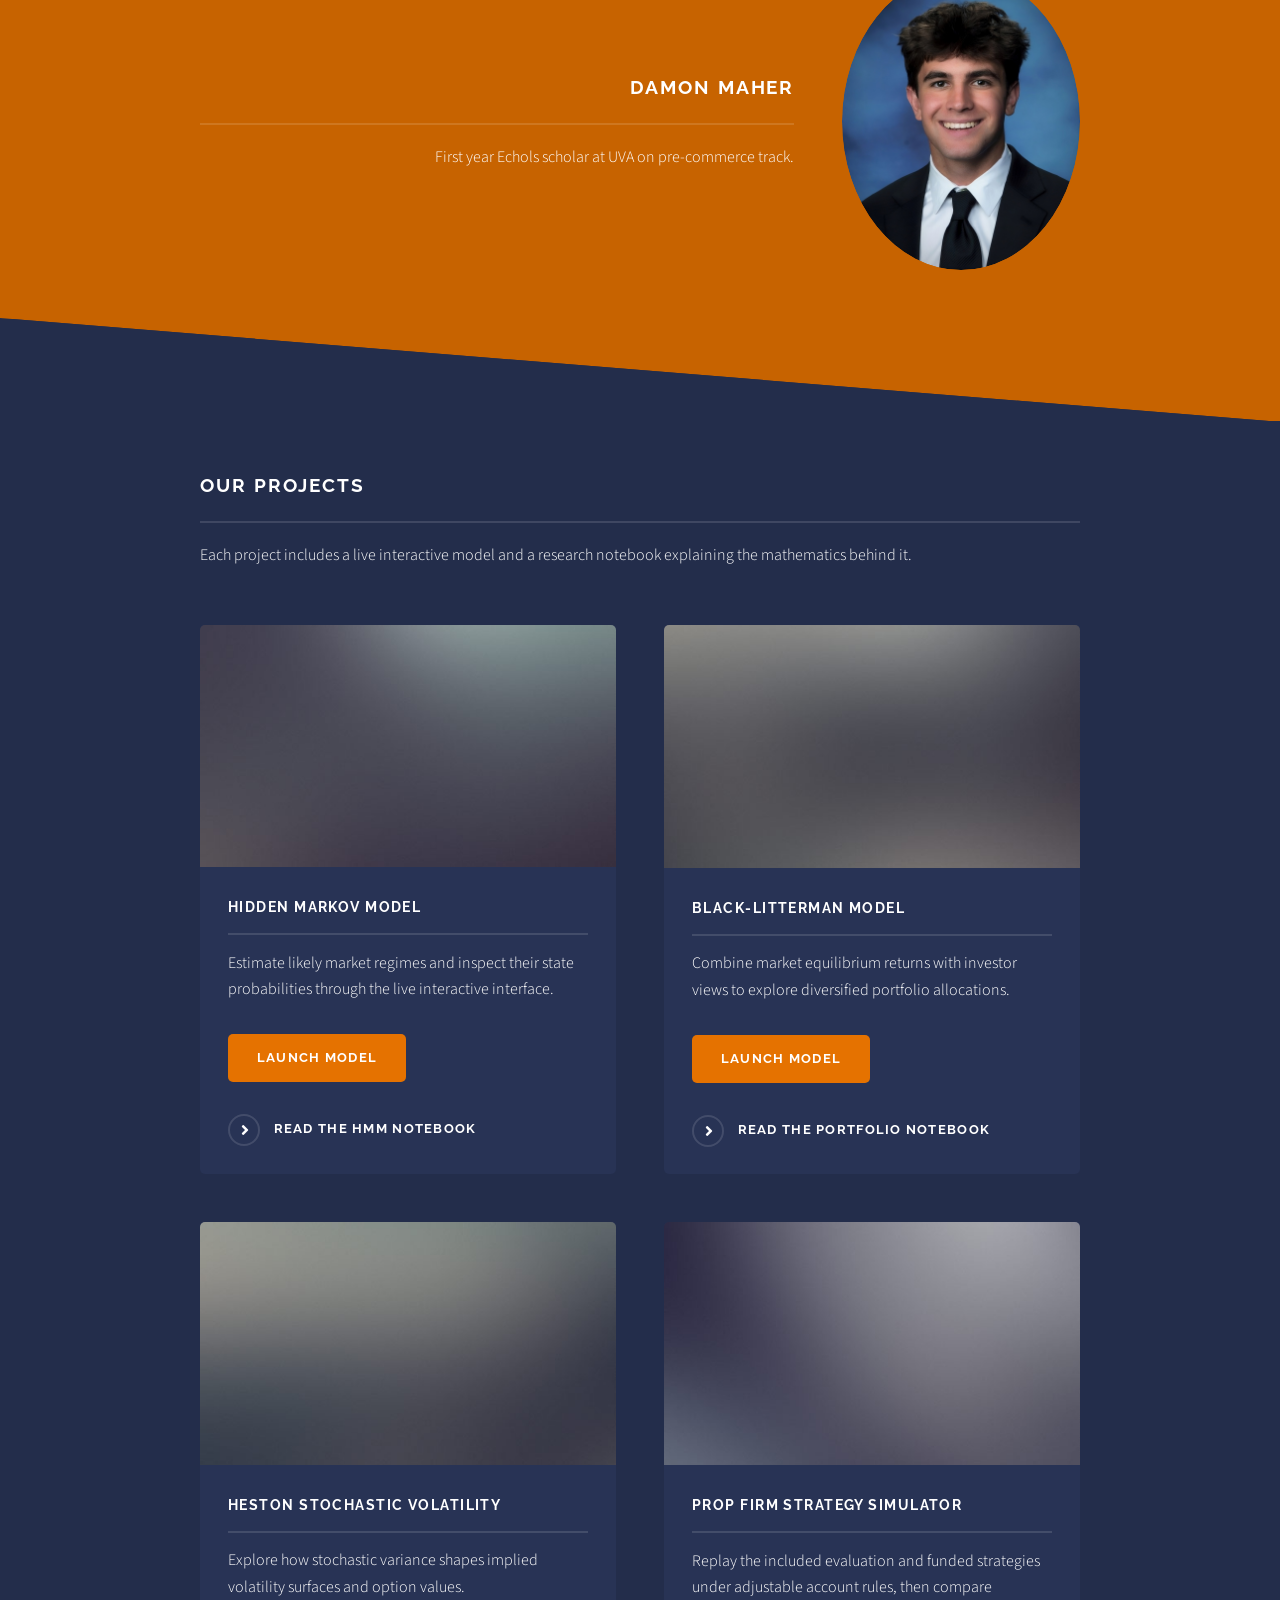
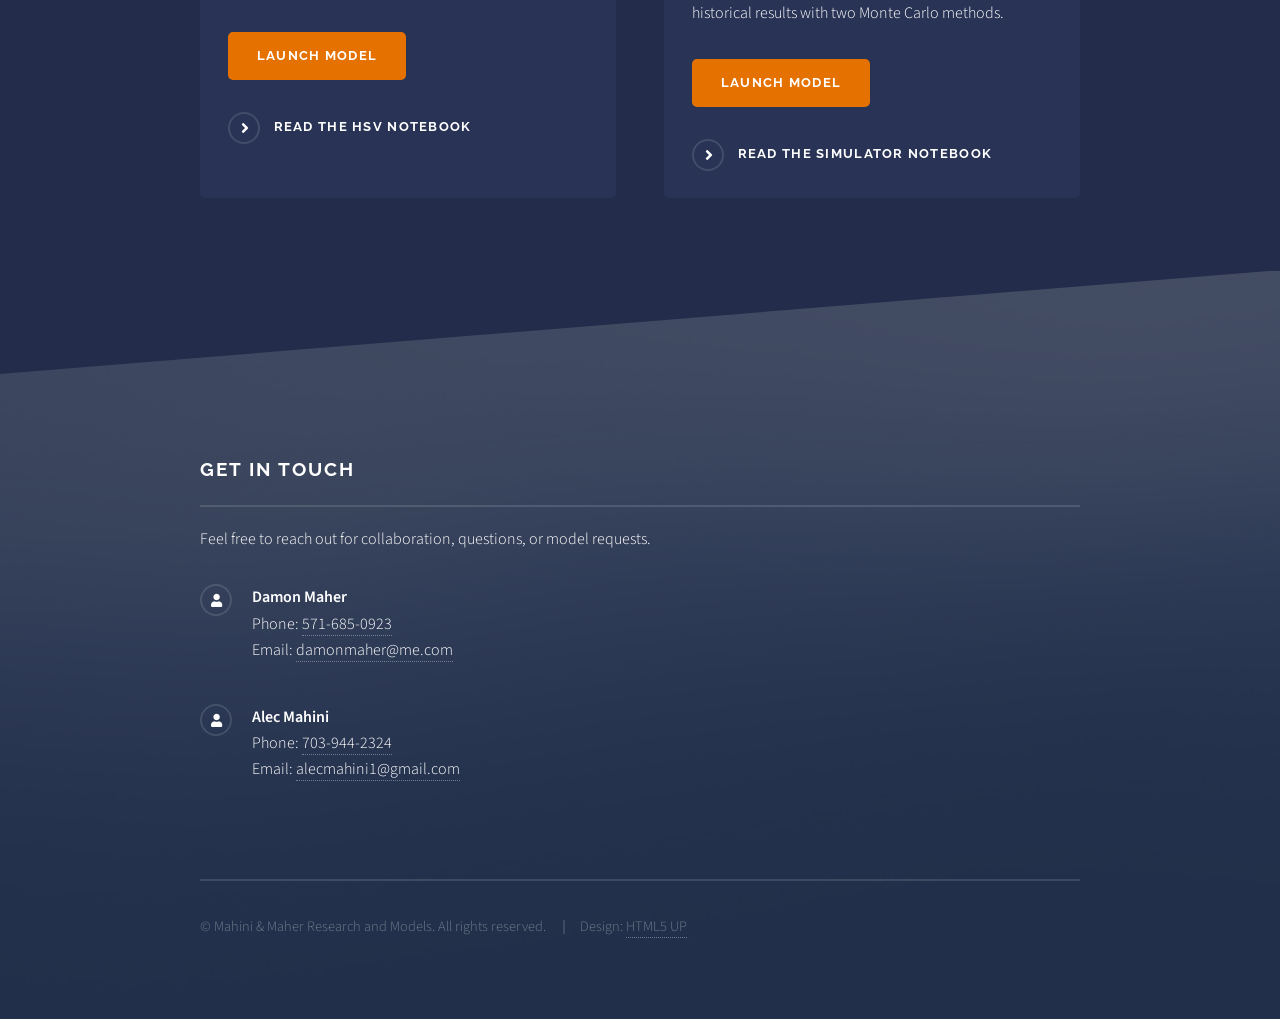
==== commit 21f41b26: "Add prop firm strategy simulator" ====
--- a/index.html
+++ b/index.html
@@ -116,6 +116,17 @@
                                 </ul>
                                 <a href="https://github.com/damonmaher/financial-models/blob/main/math_code/notebooks/HSV.ipynb" class="special" target="_blank" rel="noopener noreferrer">Read the HSV notebook</a>
                             </article>
+
+                            <!-- Project 4: Prop Firm Strategy Simulator -->
+                            <article>
+                                <a href="https://financial-models-qwzk.onrender.com/prop-sim" class="image" target="_blank" rel="noopener noreferrer"><img src="images/pic07.jpg" alt="Open the Prop Firm Strategy Simulator" /></a>
+                                <h3 class="major">Prop Firm Strategy Simulator</h3>
+                                <p>Replay the included evaluation and funded strategies under adjustable account rules, then compare historical results with two Monte Carlo methods.</p>
+                                <ul class="actions">
+                                    <li><a href="https://financial-models-qwzk.onrender.com/prop-sim" class="button primary" target="_blank" rel="noopener noreferrer">Launch model</a></li>
+                                </ul>
+                                <a href="https://github.com/damonmaher/financial-models/blob/main/math_code/notebooks/PropFirmSimulation.ipynb" class="special" target="_blank" rel="noopener noreferrer">Read the simulator notebook</a>
+                            </article>
 
                         </section>
 
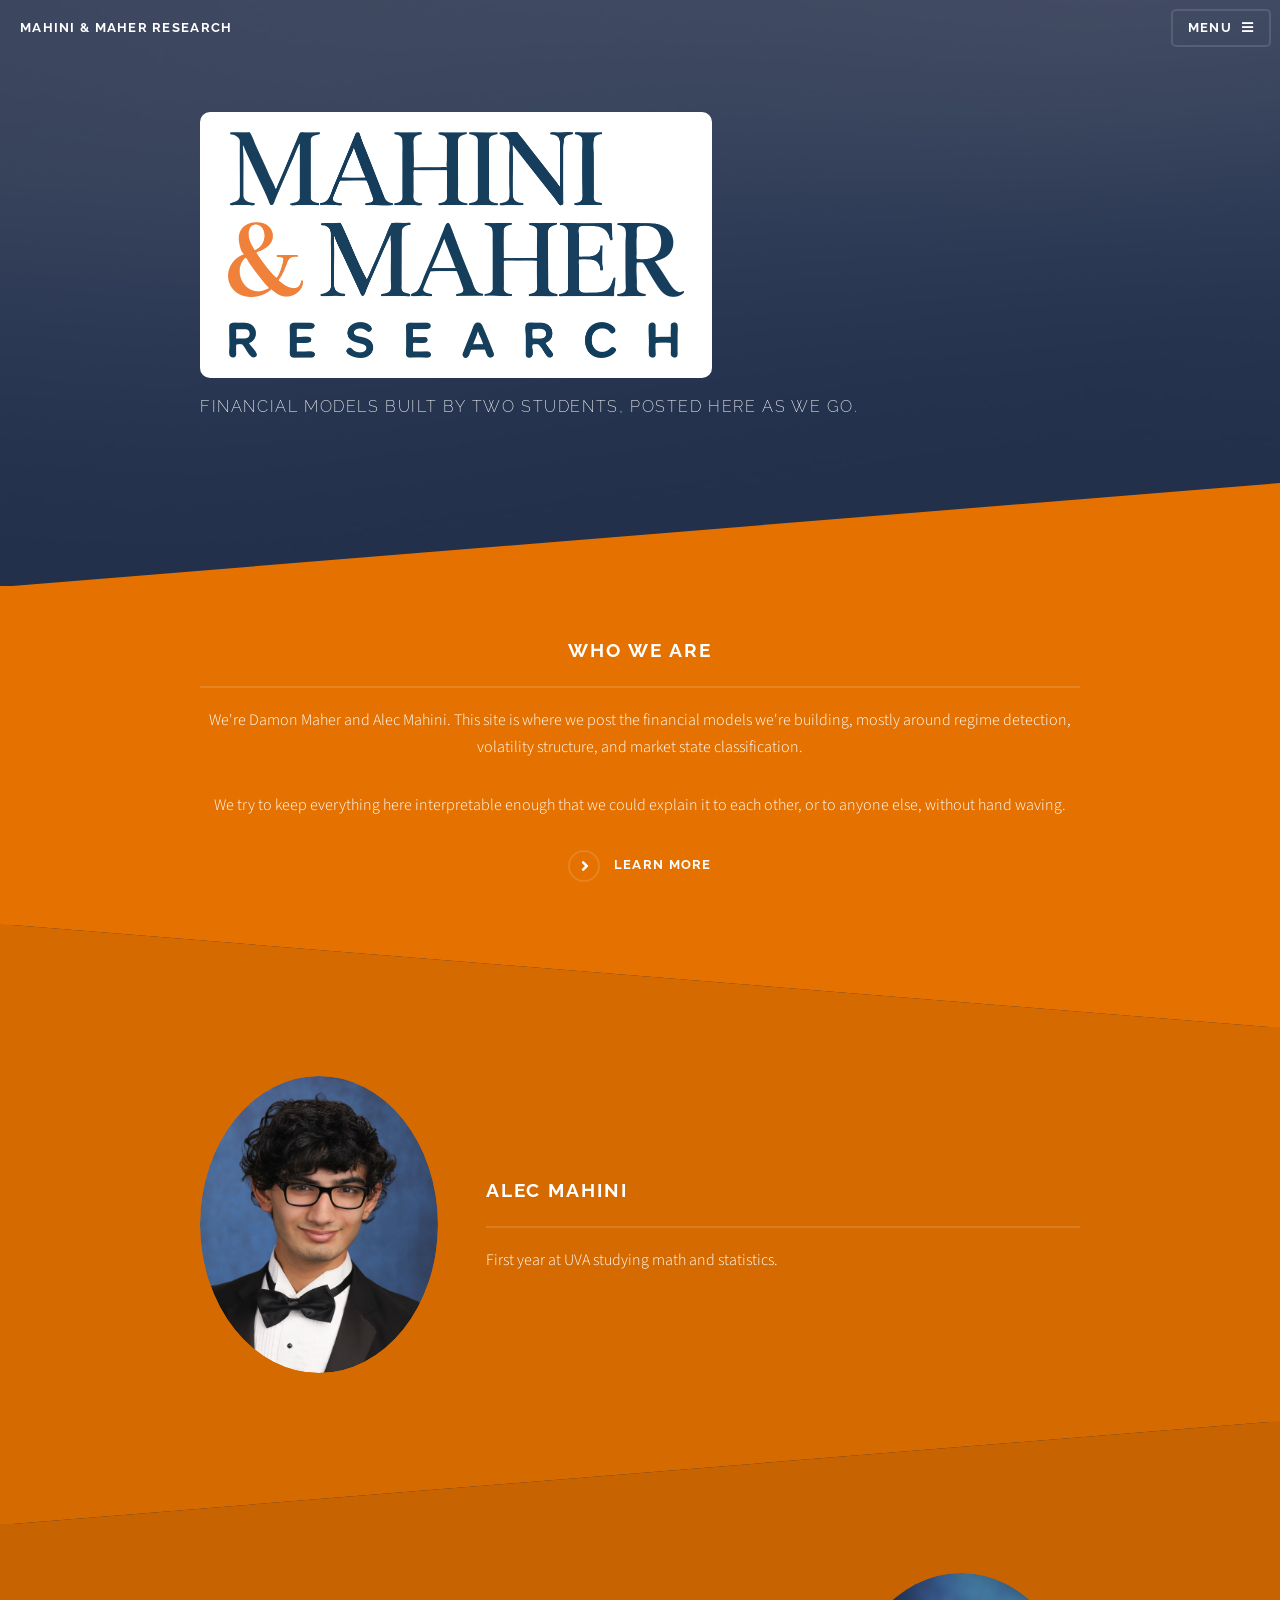
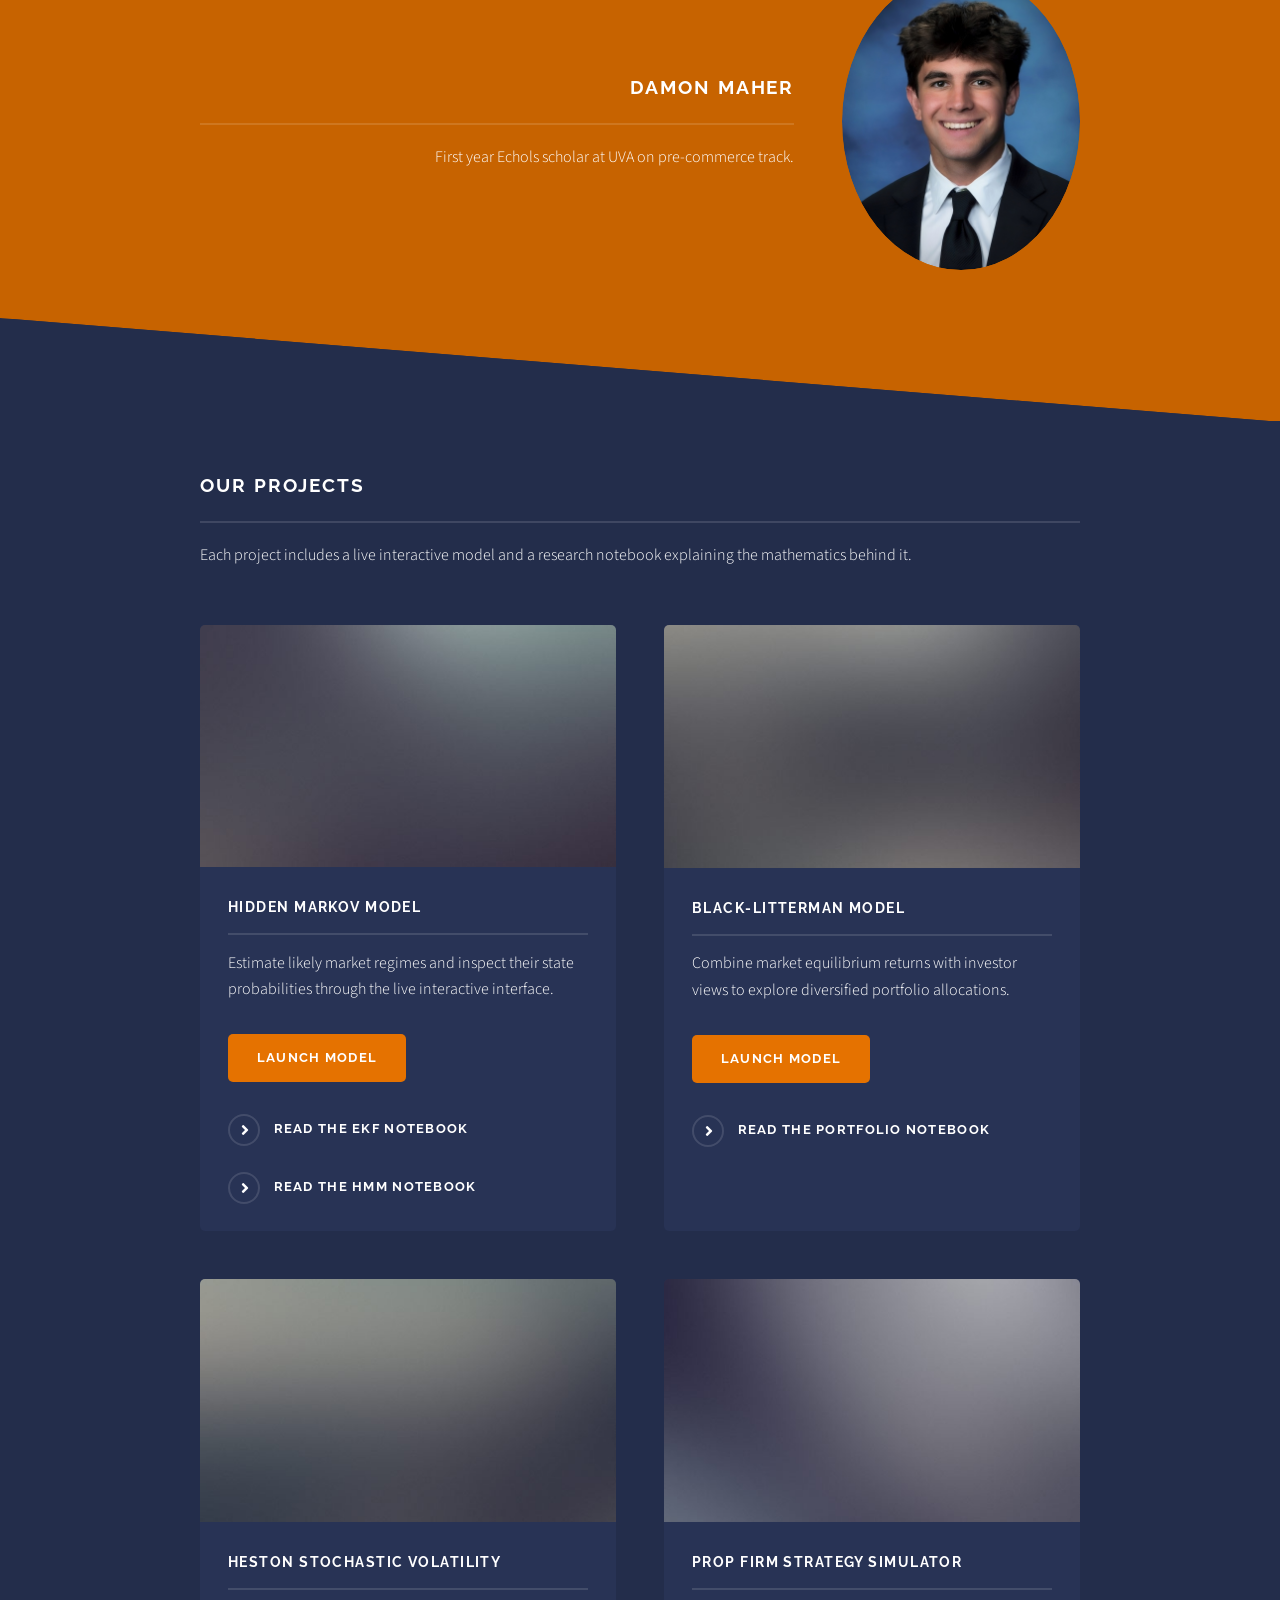
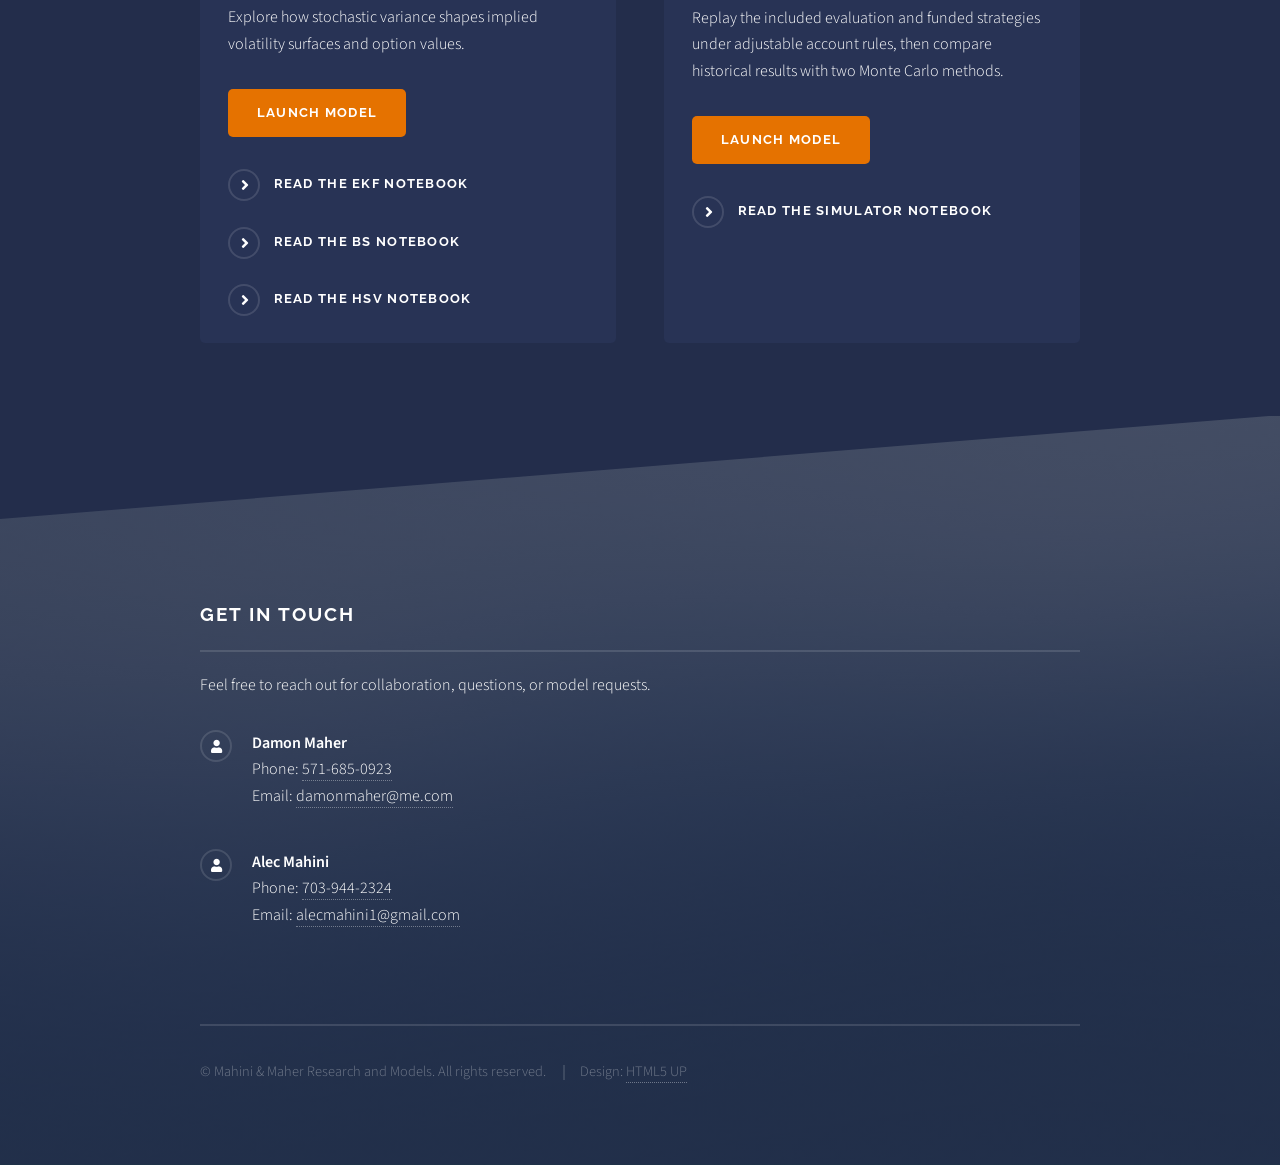
==== commit 378d6ac0: "added extra notebook links" ====
--- a/index.html
+++ b/index.html
@@ -22,10 +22,10 @@
                 <div class="inner">
                     <h2>Menu</h2>
                     <ul class="links">
-                        <li><a href="index.html">Home</a></li>
-                        <li><a href="generic.html">About</a></li>
-                        <li><a href="#models">Models</a></li>
-                        <li><a href="elements.html">How Models Work</a></li>
+                        <li><a href="index.html">Home</a></li>
+                        <li><a href="generic.html">About</a></li>
+                        <li><a href="#models">Models</a></li>
+                        <li><a href="elements.html">How Models Work</a></li>
                     </ul>
                     <a href="#" class="close">Close</a>
                 </div>
@@ -42,95 +42,98 @@
             <!-- Wrapper -->
             <section id="wrapper">
 
-                <!-- About Section -->
-                <section id="one" class="wrapper spotlight style1">
-                    <div class="inner">
-                        <div class="content align-center">
-                            <h2 class="major">Who We Are</h2>
-                            <p>We're Damon Maher and Alec Mahini. This site is where we post the financial models we're building, mostly around regime detection, volatility structure, and market state classification.</p>
-                            <p>We try to keep everything here interpretable enough that we could explain it to each other, or to anyone else, without hand waving.</p>
-                            <a href="generic.html" class="special">Learn more</a>
+                <!-- About Section -->
+                <section id="one" class="wrapper spotlight style1">
+                    <div class="inner">
+                        <div class="content align-center">
+                            <h2 class="major">Who We Are</h2>
+                            <p>We're Damon Maher and Alec Mahini. This site is where we post the financial models we're building, mostly around regime detection, volatility structure, and market state classification.</p>
+                            <p>We try to keep everything here interpretable enough that we could explain it to each other, or to anyone else, without hand waving.</p>
+                            <a href="generic.html" class="special">Learn more</a>
                         </div>
                     </div>
                 </section>
 
-                <!-- Alec Mahini -->
-                <section id="two" class="wrapper alt spotlight style2">
-                    <div class="inner">
-                        <a class="image"><img src="images/alec-mahini.png" alt="Alec Mahini" /></a>
-                        <div class="content">
-                            <h2 class="major">Alec Mahini</h2>
-                            <p>First year at UVA studying math and statistics.</p>
-                        </div>
-                    </div>
-                </section>
-
-                <!-- Damon Maher -->
-                <section id="three" class="wrapper spotlight style3">
-                    <div class="inner">
-                        <a class="image"><img src="images/damon-maher.jpeg" alt="Damon Maher" /></a>
-                        <div class="content">
-                            <h2 class="major">Damon Maher</h2>
-                            <p>First year Echols scholar at UVA on pre-commerce track.</p>
-                        </div>
-                    </div>
-                </section>
+                <!-- Alec Mahini -->
+                <section id="two" class="wrapper alt spotlight style2">
+                    <div class="inner">
+                        <a class="image"><img src="images/alec-mahini.png" alt="Alec Mahini" /></a>
+                        <div class="content">
+                            <h2 class="major">Alec Mahini</h2>
+                            <p>First year at UVA studying math and statistics.</p>
+                        </div>
+                    </div>
+                </section>
+
+                <!-- Damon Maher -->
+                <section id="three" class="wrapper spotlight style3">
+                    <div class="inner">
+                        <a class="image"><img src="images/damon-maher.jpeg" alt="Damon Maher" /></a>
+                        <div class="content">
+                            <h2 class="major">Damon Maher</h2>
+                            <p>First year Echols scholar at UVA on pre-commerce track.</p>
+                        </div>
+                    </div>
+                </section>
 
                 <!-- Project Grid -->
-                <section id="models" class="wrapper alt style1">
+                <section id="models" class="wrapper alt style1">
                     <div class="inner">
                         <h2 class="major">Our Projects</h2>
-                        <p>Each project includes a live interactive model and a research notebook explaining the mathematics behind it.</p>
+                        <p>Each project includes a live interactive model and a research notebook explaining the mathematics behind it.</p>
 
                         <section class="features">
 
-                            <!-- Project 1: Hidden Markov Model -->
-                            <article>
-                                <a href="https://financial-models-qwzk.onrender.com/hmm" class="image" target="_blank" rel="noopener noreferrer"><img src="images/pic04.jpg" alt="Open the Hidden Markov Model" /></a>
-                                <h3 class="major">Hidden Markov Model</h3>
-                                <p>Estimate likely market regimes and inspect their state probabilities through the live interactive interface.</p>
-                                <ul class="actions">
-                                    <li><a href="https://financial-models-qwzk.onrender.com/hmm" class="button primary" target="_blank" rel="noopener noreferrer">Launch model</a></li>
-                                </ul>
-                                <a href="https://github.com/damonmaher/financial-models/blob/main/math_code/notebooks/HMM.ipynb" class="special" target="_blank" rel="noopener noreferrer">Read the HMM notebook</a>
-                            </article>
-
-                            <!-- Project 2: Black-Litterman -->
-                            <article>
-                                <a href="https://financial-models-qwzk.onrender.com/bl" class="image" target="_blank" rel="noopener noreferrer"><img src="images/pic05.jpg" alt="Open the Black-Litterman Model" /></a>
-                                <h3 class="major">Black-Litterman Model</h3>
-                                <p>Combine market equilibrium returns with investor views to explore diversified portfolio allocations.</p>
-                                <ul class="actions">
-                                    <li><a href="https://financial-models-qwzk.onrender.com/bl" class="button primary" target="_blank" rel="noopener noreferrer">Launch model</a></li>
-                                </ul>
-                                <a href="https://github.com/damonmaher/financial-models/blob/main/math_code/notebooks/Diversification.ipynb" class="special" target="_blank" rel="noopener noreferrer">Read the portfolio notebook</a>
-                            </article>
-
-                            <!-- Project 3: Heston Stochastic Volatility -->
-                            <article>
-                                <a href="https://financial-models-qwzk.onrender.com/hsv" class="image" target="_blank" rel="noopener noreferrer"><img src="images/pic06.jpg" alt="Open the Heston Stochastic Volatility Model" /></a>
-                                <h3 class="major">Heston Stochastic Volatility</h3>
-                                <p>Explore how stochastic variance shapes implied volatility surfaces and option values.</p>
-                                <ul class="actions">
-                                    <li><a href="https://financial-models-qwzk.onrender.com/hsv" class="button primary" target="_blank" rel="noopener noreferrer">Launch model</a></li>
-                                </ul>
-                                <a href="https://github.com/damonmaher/financial-models/blob/main/math_code/notebooks/HSV.ipynb" class="special" target="_blank" rel="noopener noreferrer">Read the HSV notebook</a>
-                            </article>
-
-                            <!-- Project 4: Prop Firm Strategy Simulator -->
-                            <article>
-                                <a href="https://financial-models-qwzk.onrender.com/prop-sim" class="image" target="_blank" rel="noopener noreferrer"><img src="images/pic07.jpg" alt="Open the Prop Firm Strategy Simulator" /></a>
-                                <h3 class="major">Prop Firm Strategy Simulator</h3>
-                                <p>Replay the included evaluation and funded strategies under adjustable account rules, then compare historical results with two Monte Carlo methods.</p>
-                                <ul class="actions">
-                                    <li><a href="https://financial-models-qwzk.onrender.com/prop-sim" class="button primary" target="_blank" rel="noopener noreferrer">Launch model</a></li>
-                                </ul>
-                                <a href="https://github.com/damonmaher/financial-models/blob/main/math_code/notebooks/PropFirmSimulation.ipynb" class="special" target="_blank" rel="noopener noreferrer">Read the simulator notebook</a>
-                            </article>
+                            <!-- Project 1: Hidden Markov Model -->
+                            <article>
+                                <a href="https://financial-models-qwzk.onrender.com/hmm" class="image" target="_blank" rel="noopener noreferrer"><img src="images/pic04.jpg" alt="Open the Hidden Markov Model" /></a>
+                                <h3 class="major">Hidden Markov Model</h3>
+                                <p>Estimate likely market regimes and inspect their state probabilities through the live interactive interface.</p>
+                                <ul class="actions">
+                                    <li><a href="https://financial-models-qwzk.onrender.com/hmm" class="button primary" target="_blank" rel="noopener noreferrer">Launch model</a></li>
+                                </ul>
+                                <a href="https://github.com/damonmaher/financial-models/blob/main/math_code/notebooks/EKF.ipynb" class="special" target="_blank" rel="noopener noreferrer">Read the EKF notebook</a>
+                                <a href="https://github.com/damonmaher/financial-models/blob/main/math_code/notebooks/HMM.ipynb" class="special" target="_blank" rel="noopener noreferrer">Read the HMM notebook</a>
+                            </article>
+
+                            <!-- Project 2: Black-Litterman -->
+                            <article>
+                                <a href="https://financial-models-qwzk.onrender.com/bl" class="image" target="_blank" rel="noopener noreferrer"><img src="images/pic05.jpg" alt="Open the Black-Litterman Model" /></a>
+                                <h3 class="major">Black-Litterman Model</h3>
+                                <p>Combine market equilibrium returns with investor views to explore diversified portfolio allocations.</p>
+                                <ul class="actions">
+                                    <li><a href="https://financial-models-qwzk.onrender.com/bl" class="button primary" target="_blank" rel="noopener noreferrer">Launch model</a></li>
+                                </ul>
+                                <a href="https://github.com/damonmaher/financial-models/blob/main/math_code/notebooks/Diversification.ipynb" class="special" target="_blank" rel="noopener noreferrer">Read the portfolio notebook</a>
+                            </article>
+
+                            <!-- Project 3: Heston Stochastic Volatility -->
+                            <article>
+                                <a href="https://financial-models-qwzk.onrender.com/hsv" class="image" target="_blank" rel="noopener noreferrer"><img src="images/pic06.jpg" alt="Open the Heston Stochastic Volatility Model" /></a>
+                                <h3 class="major">Heston Stochastic Volatility</h3>
+                                <p>Explore how stochastic variance shapes implied volatility surfaces and option values.</p>
+                                <ul class="actions">
+                                    <li><a href="https://financial-models-qwzk.onrender.com/hsv" class="button primary" target="_blank" rel="noopener noreferrer">Launch model</a></li>
+                                </ul>
+                                <a href="https://github.com/damonmaher/financial-models/blob/main/math_code/notebooks/EKF.ipynb" class="special" target="_blank" rel="noopener noreferrer">Read the EKF notebook</a>
+                                <a href="https://github.com/damonmaher/financial-models/blob/main/math_code/notebooks/BS.ipynb" class="special" target="_blank" rel="noopener noreferrer">Read the BS notebook</a>
+                                <a href="https://github.com/damonmaher/financial-models/blob/main/math_code/notebooks/HSV.ipynb" class="special" target="_blank" rel="noopener noreferrer">Read the HSV notebook</a>
+                            </article>
+
+                            <!-- Project 4: Prop Firm Strategy Simulator -->
+                            <article>
+                                <a href="https://financial-models-qwzk.onrender.com/prop-sim" class="image" target="_blank" rel="noopener noreferrer"><img src="images/pic07.jpg" alt="Open the Prop Firm Strategy Simulator" /></a>
+                                <h3 class="major">Prop Firm Strategy Simulator</h3>
+                                <p>Replay the included evaluation and funded strategies under adjustable account rules, then compare historical results with two Monte Carlo methods.</p>
+                                <ul class="actions">
+                                    <li><a href="https://financial-models-qwzk.onrender.com/prop-sim" class="button primary" target="_blank" rel="noopener noreferrer">Launch model</a></li>
+                                </ul>
+                                <a href="https://github.com/damonmaher/financial-models/blob/main/math_code/notebooks/PropFirmSimulation.ipynb" class="special" target="_blank" rel="noopener noreferrer">Read the simulator notebook</a>
+                            </article>
 
                         </section>
 
-                    </div>
+                    </div>
                 </section>
 
             </section>
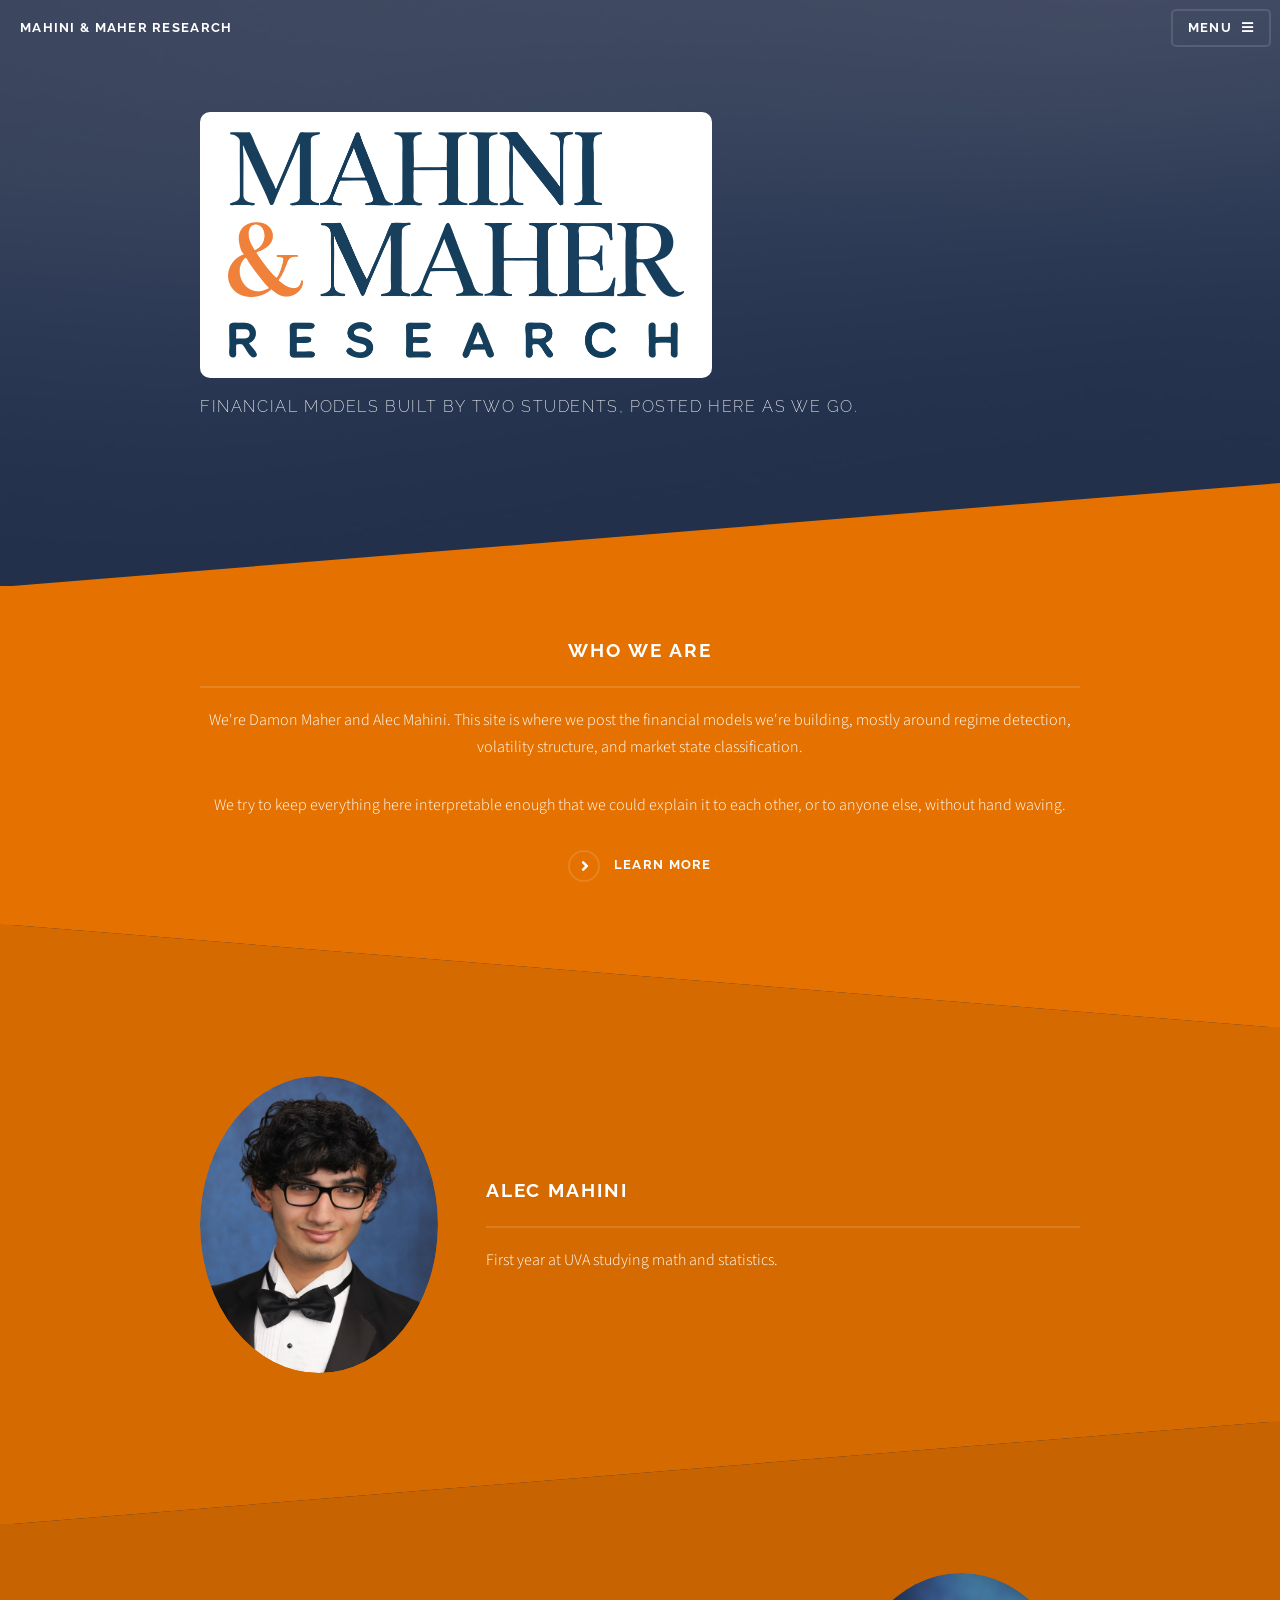
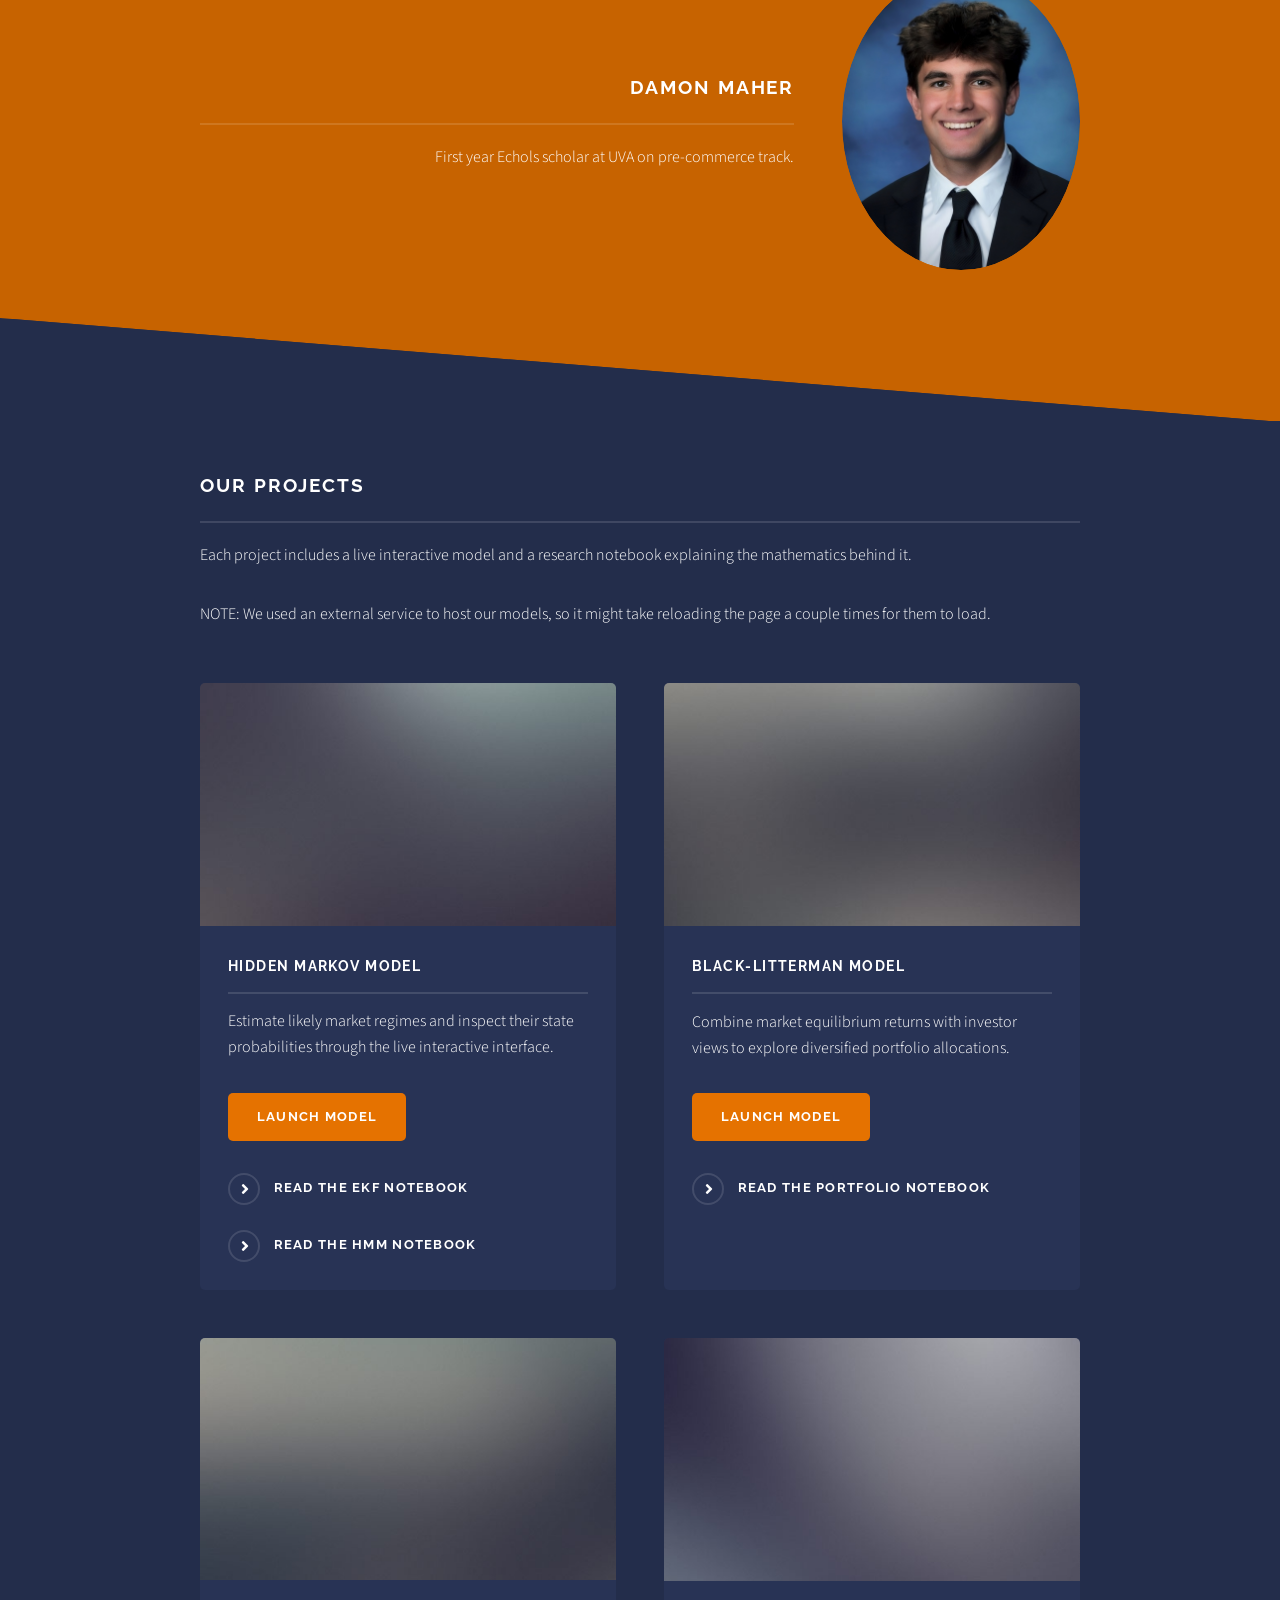
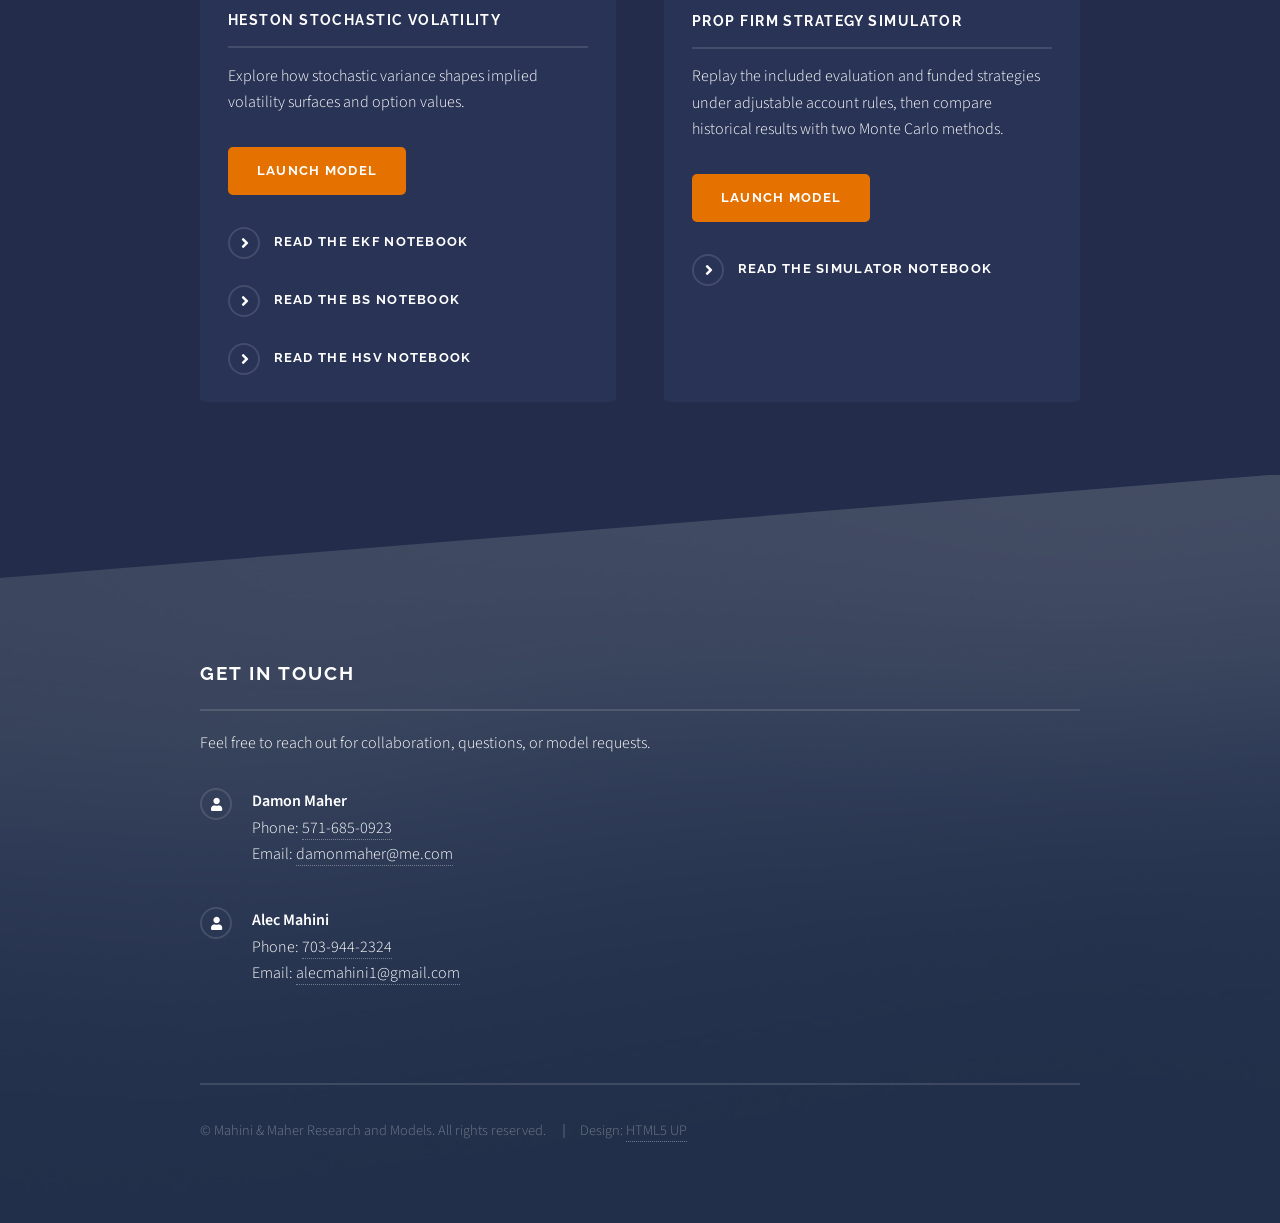
==== commit 4fc25998: "add disclaimer about models not immediately loading" ====
--- a/index.html
+++ b/index.html
@@ -81,6 +81,7 @@
                     <div class="inner">
                         <h2 class="major">Our Projects</h2>
                         <p>Each project includes a live interactive model and a research notebook explaining the mathematics behind it.</p>
+                        <p>NOTE: We used an external service to host our models, so it might take reloading the page a couple times for them to load.</p>
 
                         <section class="features">
 
